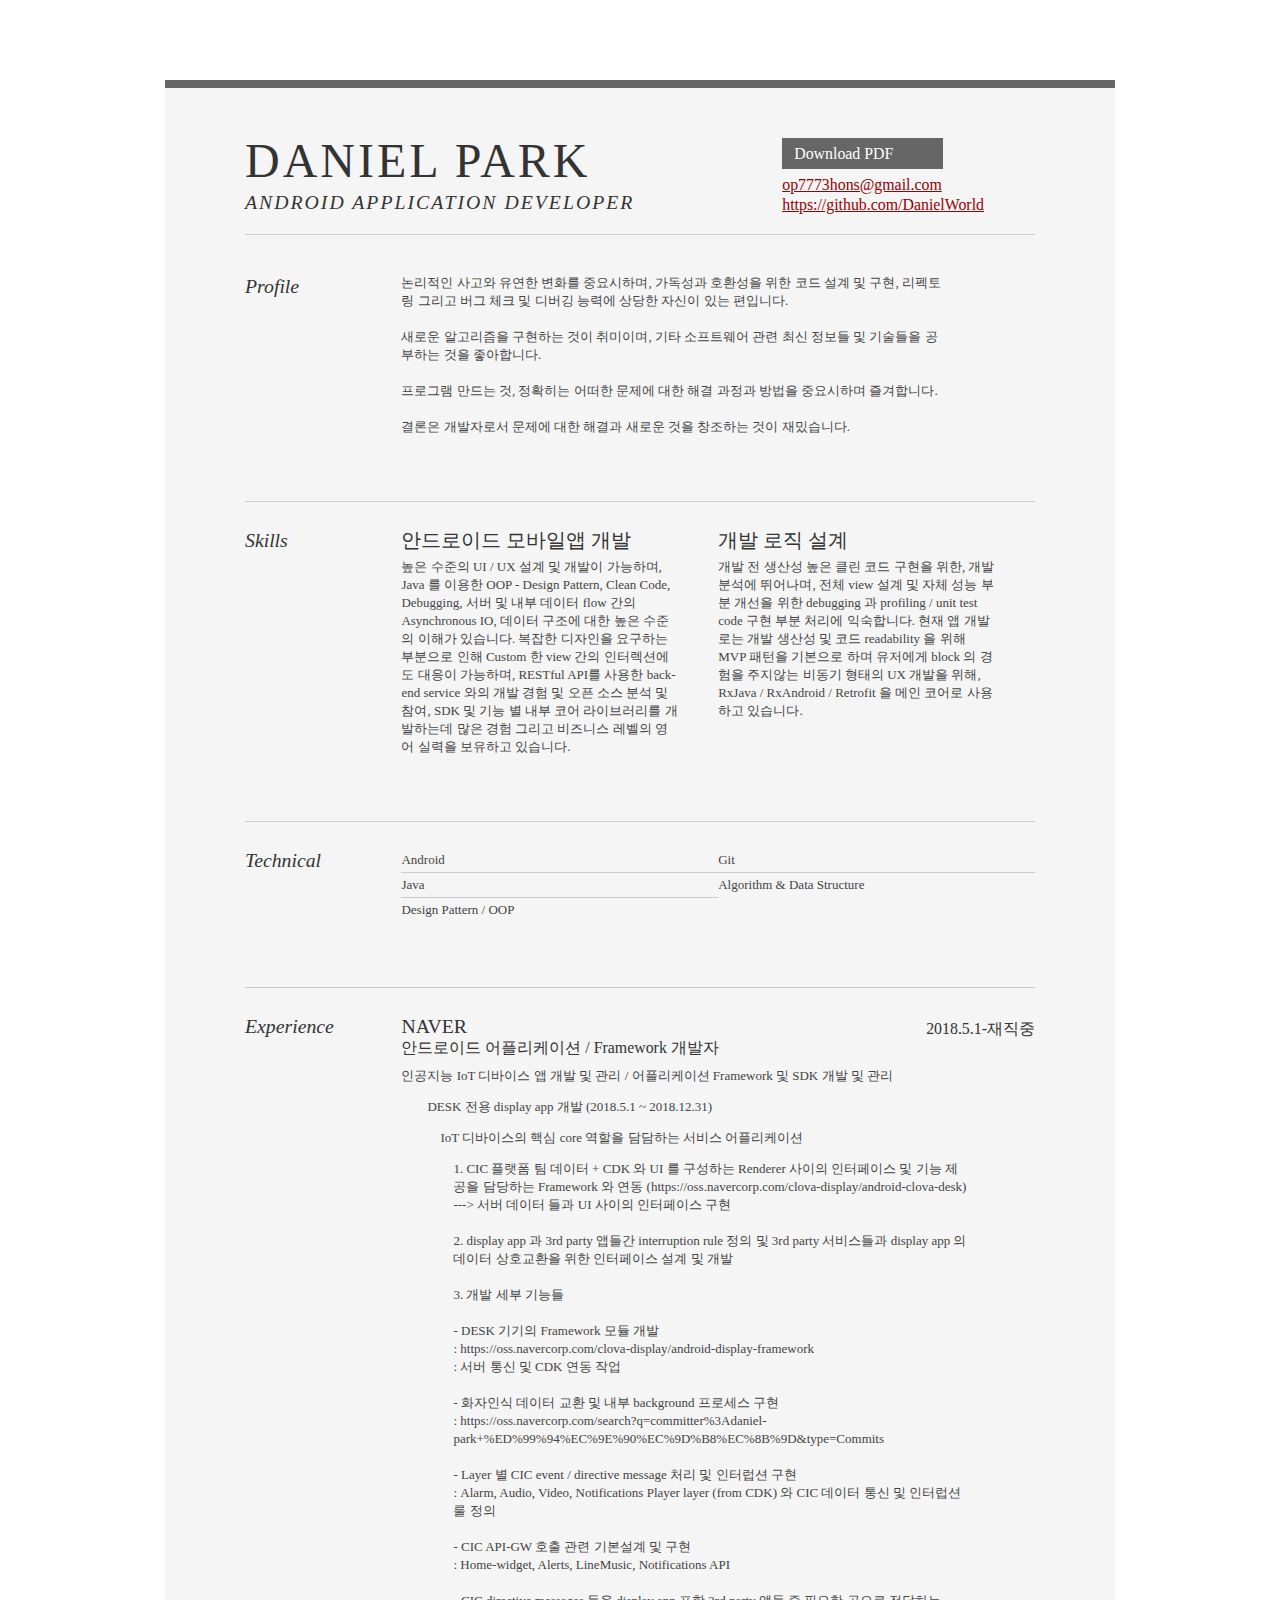
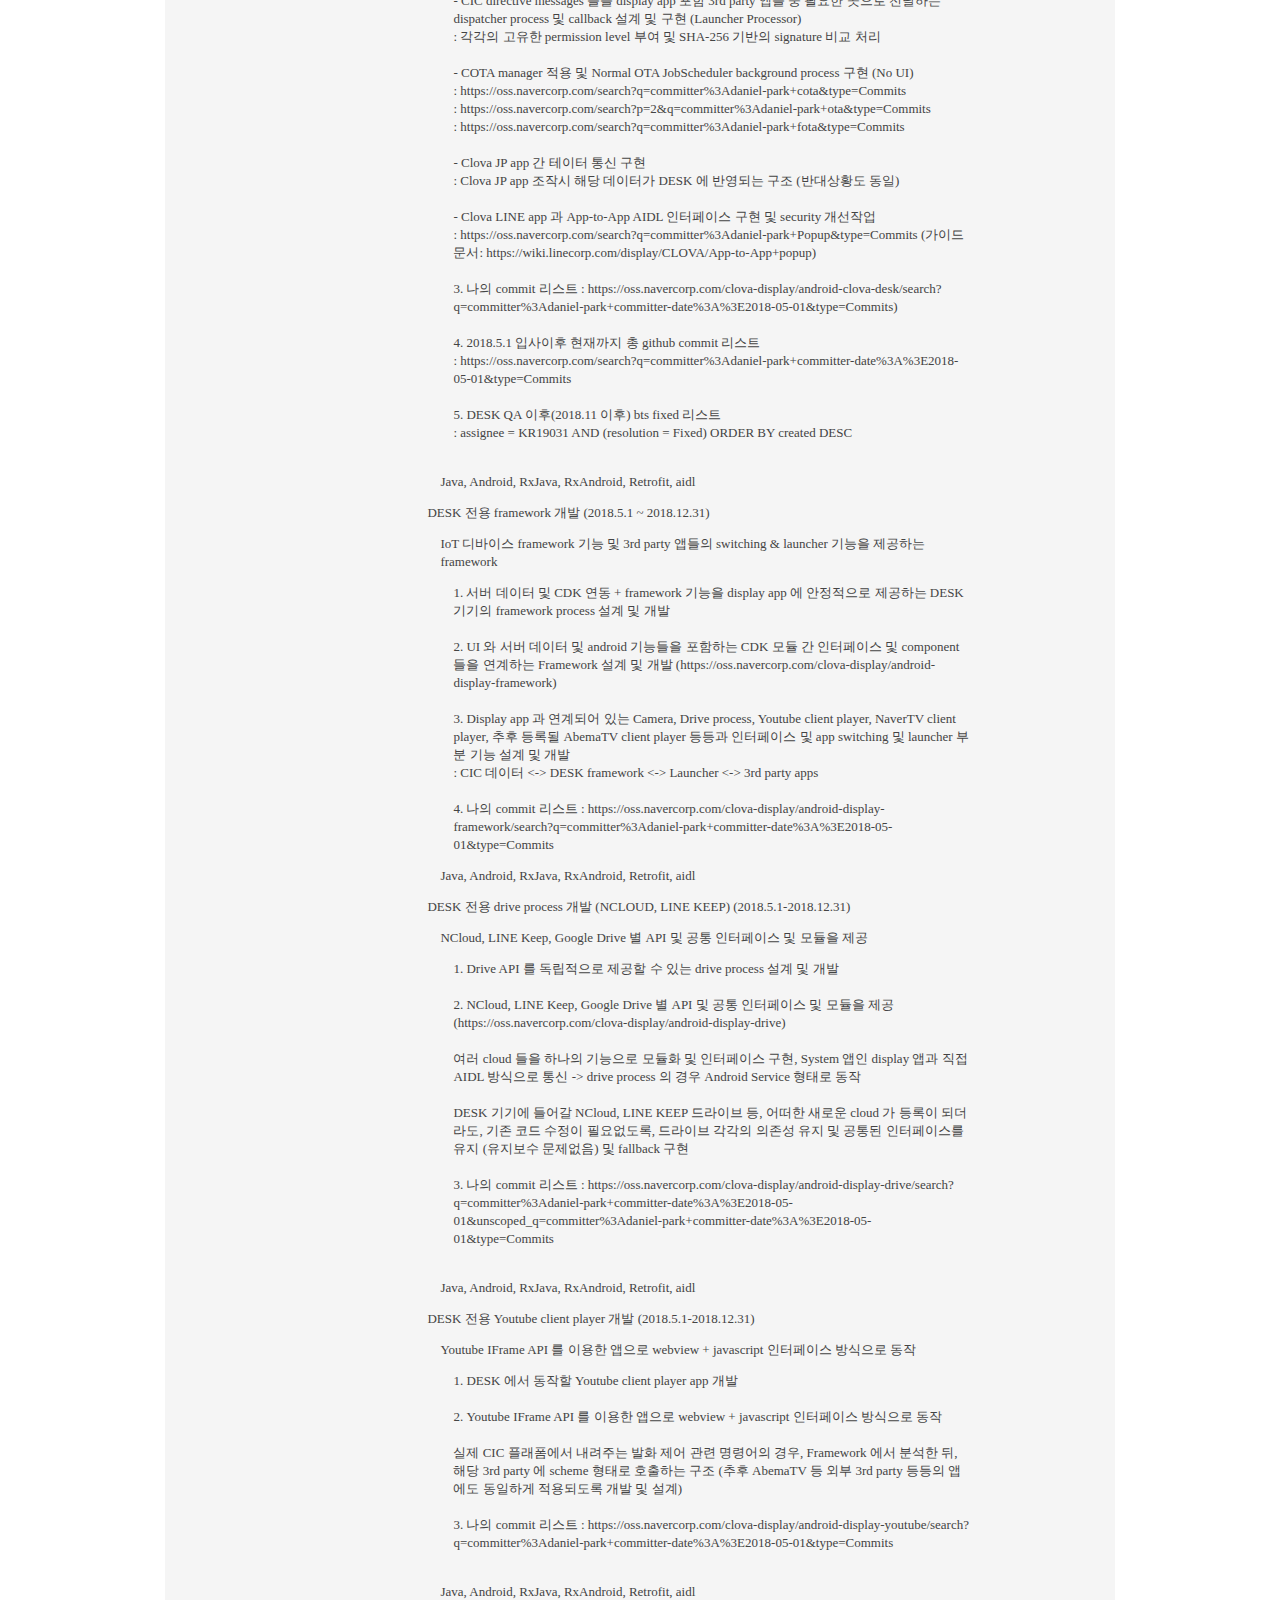
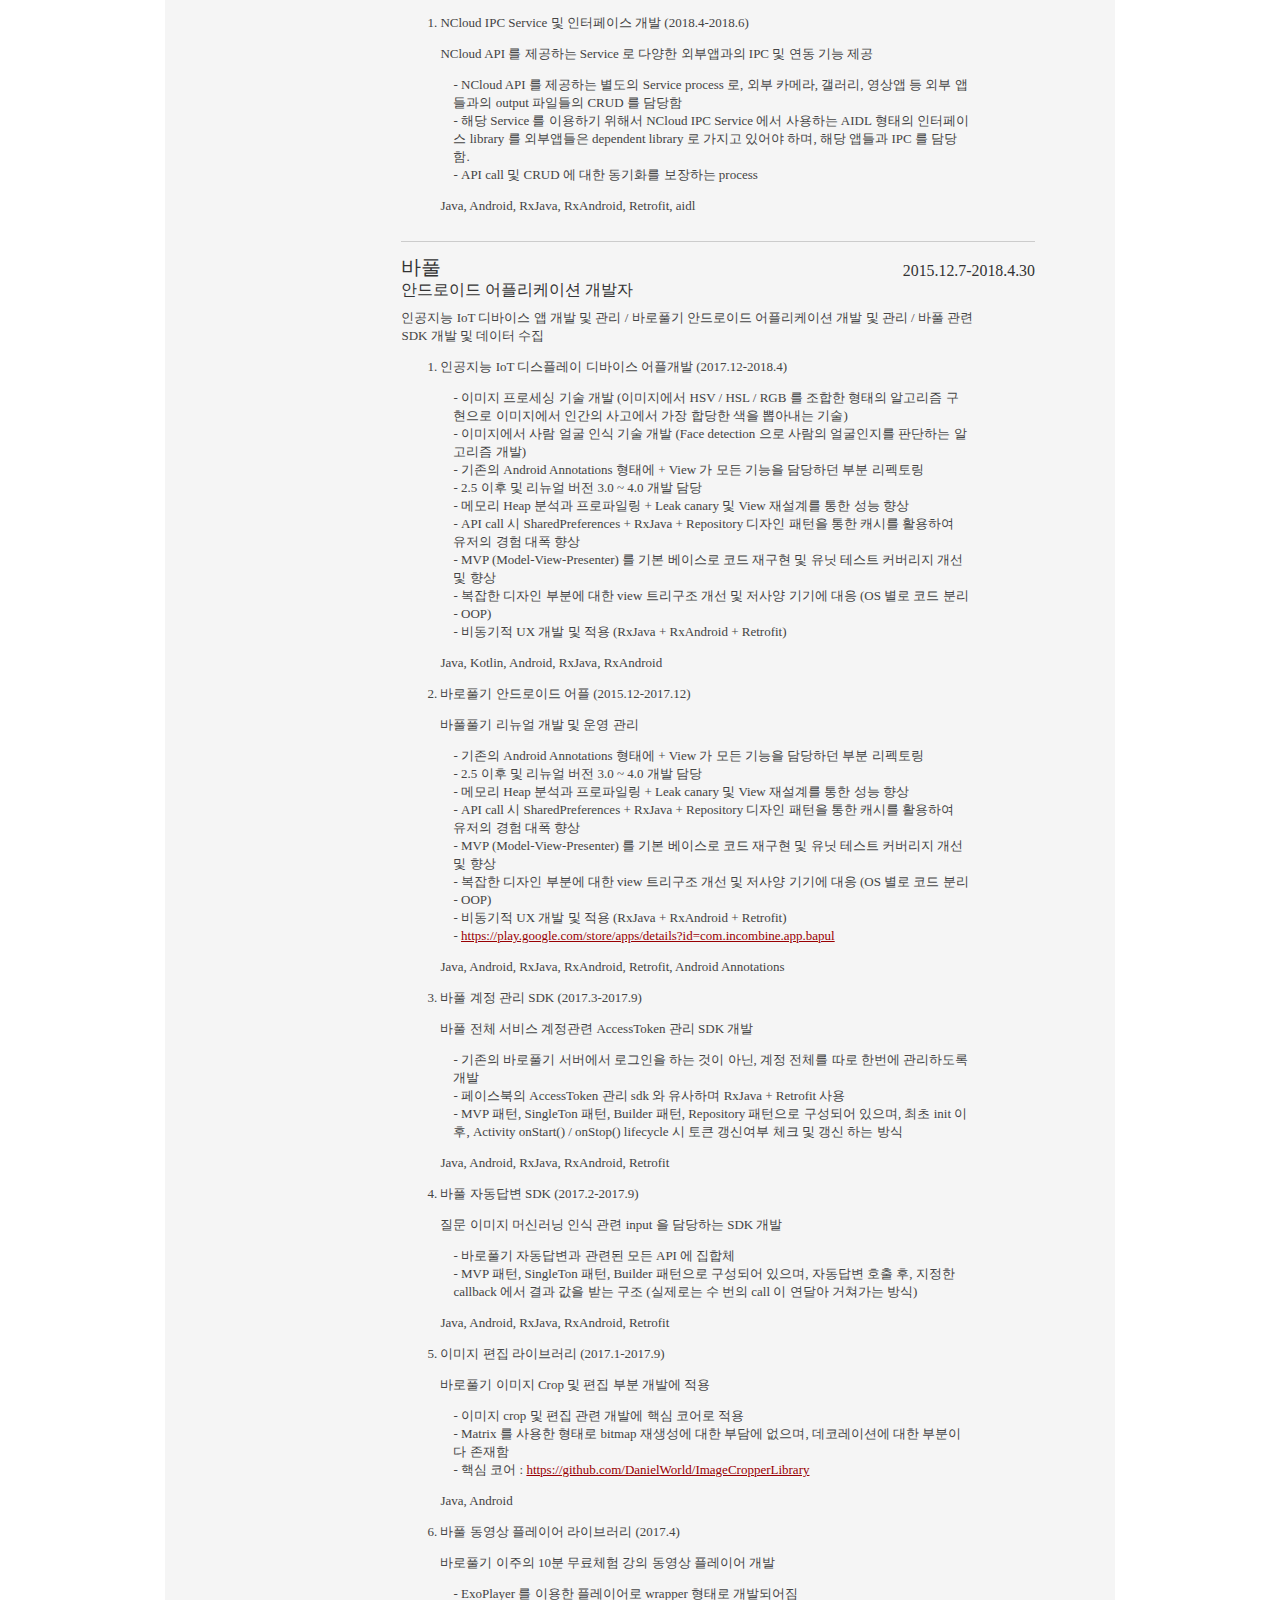
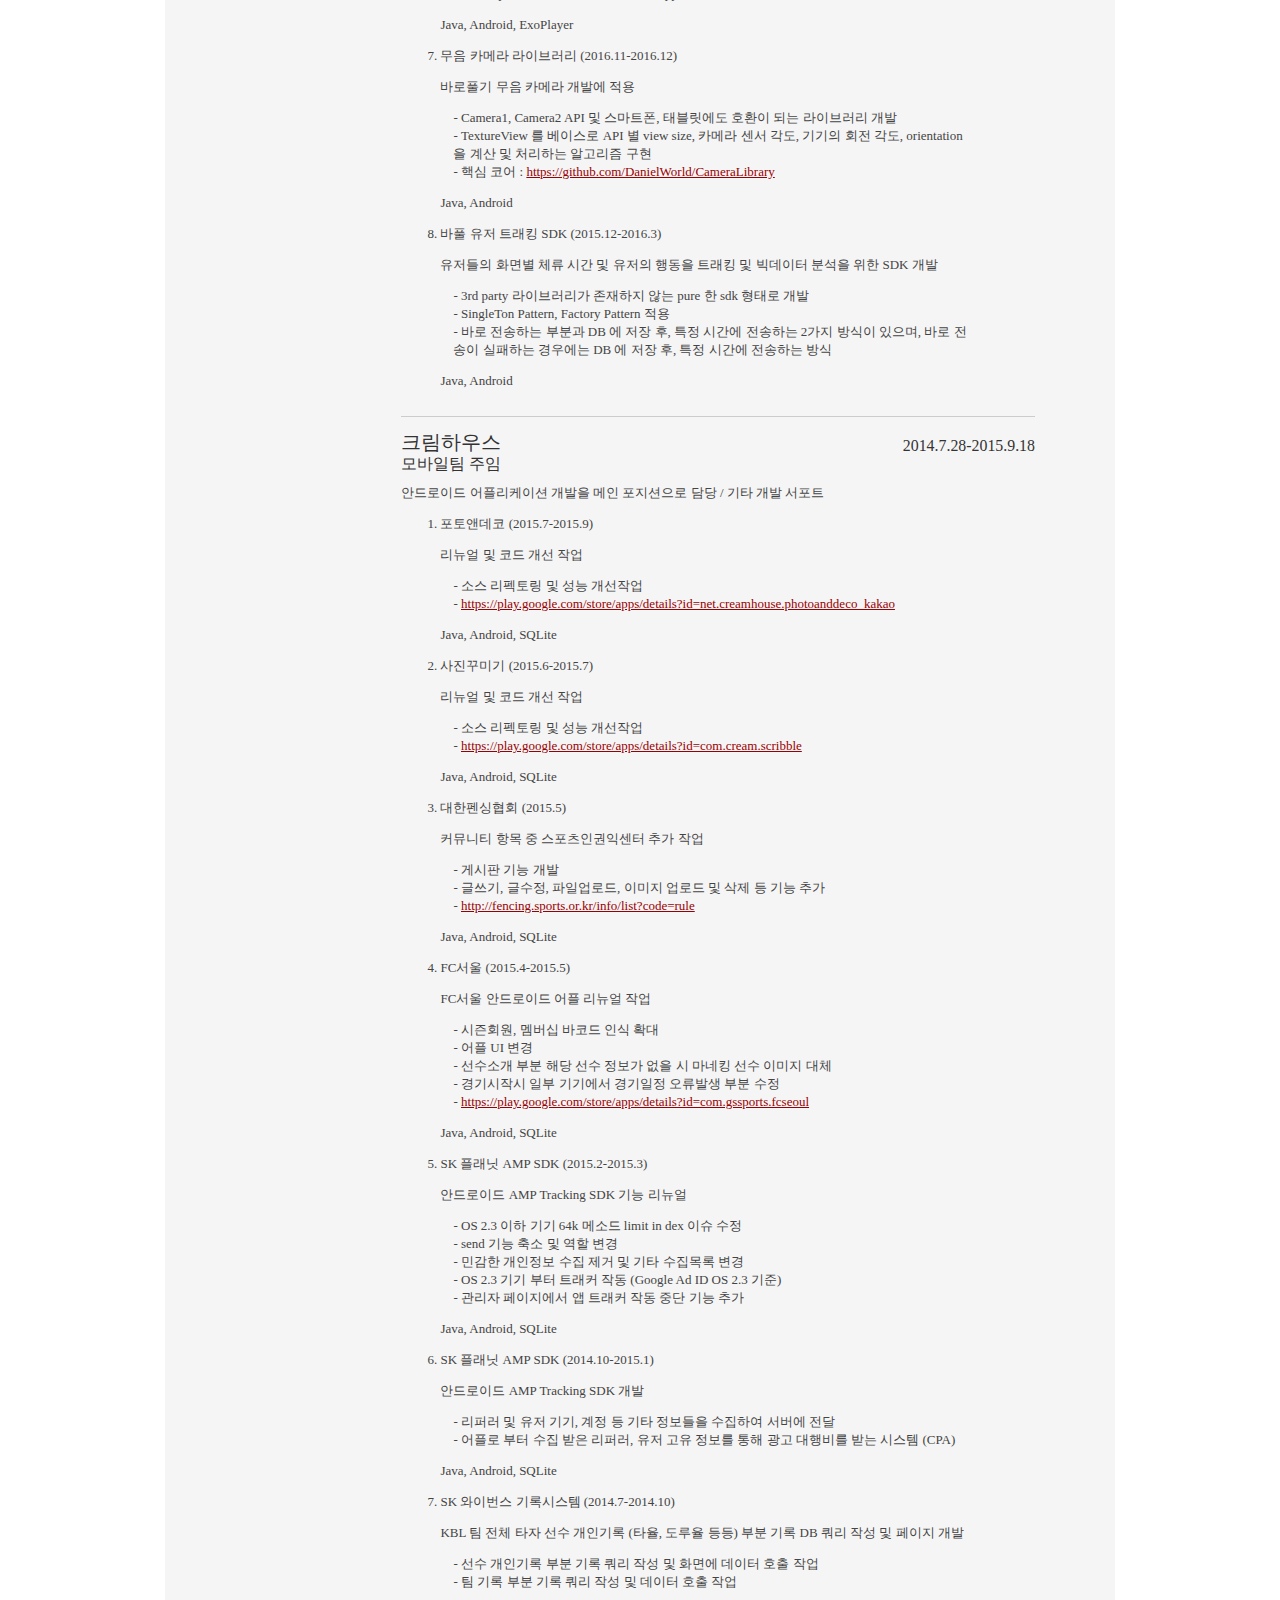
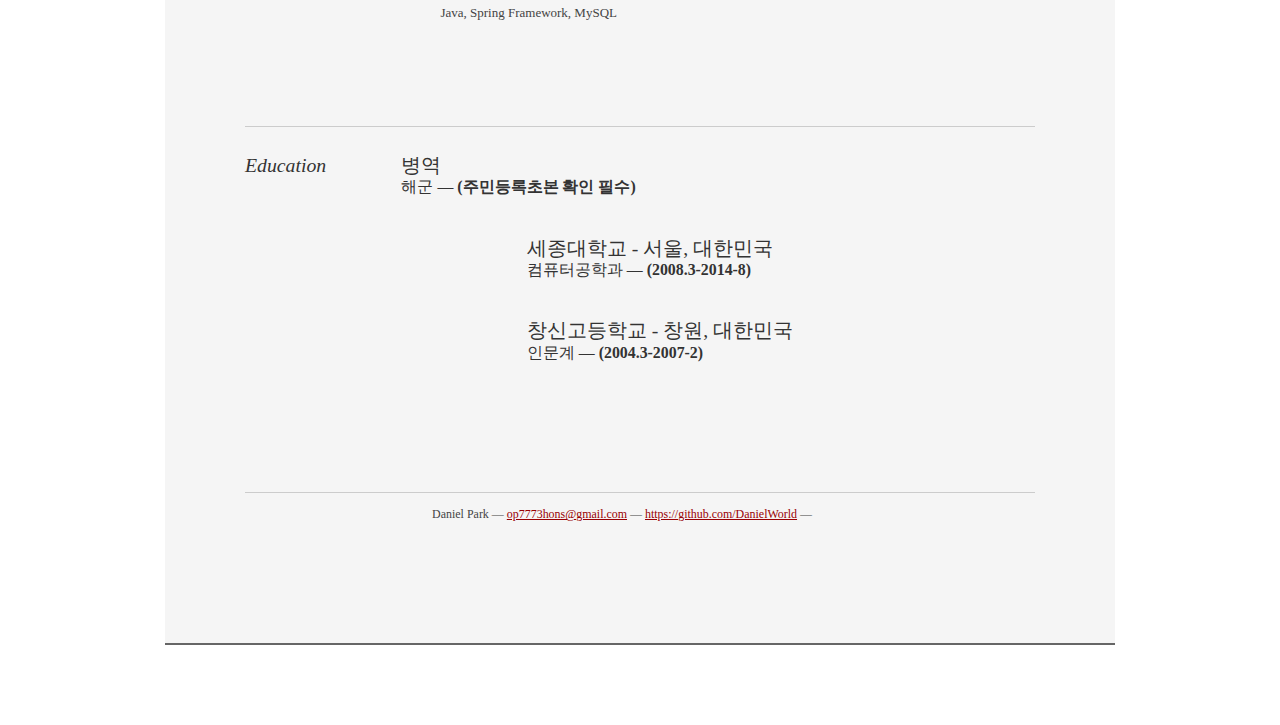
==== index.html @ a6eae77a "update resume" ====
﻿<!DOCTYPE html PUBLIC "-//W3C//DTD XHTML 1.0 Strict//EN" "http://www.w3.org/TR/xhtml1/DTD/xhtml1-strict.dtd">
<html>
<head>

    <title>Daniel Park | Android Application Developer | op7773hons@gmail.com</title>
    <meta http-equiv="content-type" content="text/html; charset=utf-8"/>

    <meta name="keywords" content=""/>
    <meta name="description" content=""/>

    <link rel="stylesheet" type="text/css" href="reset-fonts-grids.css" media="all"/>
    <link rel="stylesheet" type="text/css" href="resume.css" media="all"/>

</head>

<body>

<div id="doc2" class="yui-t7">
    <div id="inner">

        <div id="hd">
            <div class="yui-gc">
                <div class="yui-u first">
                    <h1>Daniel Park</h1>
                    <h2>Android Application Developer</h2>
                </div>

                <div class="yui-u">
                    <div class="contact-info">
                        <h3><a id="pdf" href="#">Download PDF</a></h3>
                        <h4><a href="mailto:op7773hons@gmail.com">op7773hons@gmail.com</a></h4>
                        <h4><a href="https://github.com/DanielWorld" target="_blank">https://github.com/DanielWorld</a></h4>
                    </div><!--// .contact-info -->
                </div>
            </div><!--// .yui-gc -->
        </div><!--// hd -->

        <div id="bd">
            <div id="yui-main">
                <div class="yui-b">

                    <div class="yui-gf">
                        <div class="yui-u first">
                            <h2>Profile</h2>
                        </div>
                        <div class="yui-u">
                            <p class="enlarge">
                                논리적인 사고와 유연한 변화를 중요시하며, 가독성과 호환성을 위한 코드 설계 및 구현, 리펙토링 그리고 버그 체크 및 디버깅 능력에 상당한 자신이 있는 편입니다. <br /><br />새로운 알고리즘을 구현하는 것이 취미이며, 기타 소프트웨어 관련 최신 정보들 및 기술들을 공부하는 것을 좋아합니다. <br /><br />프로그램 만드는 것, 정확히는 어떠한 문제에 대한 해결 과정과 방법을 중요시하며 즐겨합니다. <br /><br />결론은 개발자로서 문제에 대한 해결과 새로운 것을 창조하는 것이 재밌습니다.
                            </p>
                        </div>
                    </div><!--// .yui-gf -->

                    <div class="yui-gf">
                        <div class="yui-u first">
                            <h2>Skills</h2>
                        </div>
                        <div class="yui-u">

                            <div class="talent">
                                <h2>안드로이드 모바일앱 개발</h2>
                                <p>
                                    높은 수준의 UI / UX 설계 및 개발이 가능하며, Java 를 이용한 OOP - Design Pattern,
                                    Clean Code, Debugging, 서버 및 내부 데이터 flow 간의 Asynchronous IO, 데이터 구조에 대한
                                    높은 수준의 이해가 있습니다. 복잡한 디자인을 요구하는 부분으로 인해 Custom 한 view 간의
                                    인터렉션에도 대응이 가능하며, RESTful API를 사용한 back-end service 와의 개발 경험 및
                                    오픈 소스 분석 및 참여, SDK 및 기능 별 내부 코어 라이브러리를 개발하는데 많은 경험
                                    그리고 비즈니스 레벨의 영어 실력을 보유하고 있습니다.
                                </p>
                            </div>

                            <div class="talent">
                                <h2>개발 로직 설계</h2>
                                <p>
                                    개발 전 생산성 높은 클린 코드 구현을 위한, 개발 분석에 뛰어나며, 전체 view 설계 및
                                    자체 성능 부분 개선을 위한 debugging 과 profiling / unit test code 구현 부분 처리에 익숙합니다.
                                    현재 앱 개발로는 개발 생산성 및 코드 readability 을 위해 MVP 패턴을 기본으로 하며
                                    유저에게 block 의 경험을 주지않는 비동기 형태의 UX 개발을 위해,
                                    RxJava / RxAndroid / Retrofit 을 메인 코어로 사용하고 있습니다.
                                </p>
                            </div>
                        </div>
                    </div><!--// .yui-gf -->

                    <div class="yui-gf">
                        <div class="yui-u first">
                            <h2>Technical</h2>
                        </div>
                        <div class="yui-u">
                            <ul class="talent">
                                <li>Android</li>
                                <li>Java</li>
                                <li class="last">Design Pattern / OOP</li>
                            </ul>

                            <ul class="talent">
                                <li>Git</li>
                                <li class="last">Algorithm & Data Structure</li>
                            </ul>
                        </div>
                    </div><!--// .yui-gf-->

                    <div class="yui-gf">

                        <div class="yui-u first">
                            <h2>Experience</h2>
                        </div><!--// .yui-u -->

                        <div class="yui-u">

                            <div class="job">
                                <h2>NAVER</h2>
                                <h3>안드로이드 어플리케이션 / Framework 개발자</h3>
                                <h4>2018.5.1-재직중</h4>
                                <p>인공지능 IoT 디바이스 앱 개발 및 관리 / 어플리케이션 Framework 및 SDK 개발 및 관리</p>

                                <div class="project">
                                    <p class="project-name-and-date">DESK 전용 display app 개발 (2018.5.1 ~ 2018.12.31)</p>
                                    <p class="project-task">IoT 디바이스의 핵심 core 역할을 담담하는 서비스 어플리케이션</p>
                                    <p class="project-task-detail">
                                        1. CIC 플랫폼 팀 데이터 + CDK 와 UI 를 구성하는 Renderer 사이의 인터페이스 및 기능 제공을 담당하는 Framework 와 연동 (https://oss.navercorp.com/clova-display/android-clova-desk) <br>
                                        ---> 서버 데이터 들과 UI 사이의 인터페이스 구현 <br><br>

                                        2. display app 과 3rd party 앱들간 interruption rule 정의 및 3rd party 서비스들과 display app 의 데이터 상호교환을 위한 인터페이스 설계 및 개발 <br><br>

                                        3. 개발 세부 기능들 <br><br>
                                        - DESK 기기의 Framework 모듈 개발 <br>
                                        : https://oss.navercorp.com/clova-display/android-display-framework <br>
                                        : 서버 통신 및 CDK 연동 작업 <br><br>

                                        - 화자인식 데이터 교환 및 내부 background 프로세스 구현<br>
                                        : https://oss.navercorp.com/search?q=committer%3Adaniel-park+%ED%99%94%EC%9E%90%EC%9D%B8%EC%8B%9D&type=Commits<br><br>

                                        - Layer 별 CIC event / directive message 처리 및 인터럽션 구현<br>
                                        : Alarm, Audio, Video, Notifications Player layer (from CDK) 와 CIC 데이터 통신 및 인터럽션 룰 정의<br><br>

                                        - CIC API-GW 호출 관련 기본설계 및 구현<br>
                                        : Home-widget, Alerts, LineMusic, Notifications API<br><br>

                                        - CIC directive messages 들을 display app 포함 3rd party 앱들 중 필요한 곳으로 전달하는 dispatcher process 및 callback 설계 및 구현 (Launcher Processor)<br>
                                        : 각각의 고유한 permission level 부여 및 SHA-256 기반의 signature 비교 처리<br><br>

                                        - COTA manager 적용 및 Normal OTA JobScheduler background process 구현 (No UI)<br>
                                        : https://oss.navercorp.com/search?q=committer%3Adaniel-park+cota&type=Commits<br>
                                        : https://oss.navercorp.com/search?p=2&q=committer%3Adaniel-park+ota&type=Commits<br>
                                        : https://oss.navercorp.com/search?q=committer%3Adaniel-park+fota&type=Commits<br><br>

                                        - Clova JP app 간 테이터 통신 구현<br>
                                        : Clova JP app 조작시 해당 데이터가 DESK 에 반영되는 구조 (반대상황도 동일)<br><br>

                                        - Clova LINE app 과 App-to-App AIDL 인터페이스 구현 및 security 개선작업<br>
                                        : https://oss.navercorp.com/search?q=committer%3Adaniel-park+Popup&type=Commits
                                        (가이드 문서: https://wiki.linecorp.com/display/CLOVA/App-to-App+popup)<br><br>

                                        3. 나의 commit 리스트 : https://oss.navercorp.com/clova-display/android-clova-desk/search?q=committer%3Adaniel-park+committer-date%3A%3E2018-05-01&type=Commits)<br><br>

                                        4. 2018.5.1 입사이후 현재까지 총 github commit 리스트<br>
                                        : https://oss.navercorp.com/search?q=committer%3Adaniel-park+committer-date%3A%3E2018-05-01&type=Commits<br><br>

                                        5. DESK QA 이후(2018.11 이후) bts fixed 리스트<br>
                                        : assignee = KR19031 AND (resolution = Fixed) ORDER BY created DESC<br><br>

                                    </p>
                                    <p class="project-skill">Java, Android, RxJava, RxAndroid, Retrofit, aidl</p>
                                </div>
                                <div class="project">
                                    <p class="project-name-and-date">DESK 전용 framework 개발 (2018.5.1 ~ 2018.12.31)</p>
                                    <p class="project-task">IoT 디바이스 framework 기능 및 3rd party 앱들의 switching & launcher 기능을 제공하는 framework</p>
                                    <p class="project-task-detail">
                                        1. 서버 데이터 및 CDK 연동 + framework 기능을 display app 에 안정적으로 제공하는 DESK 기기의 framework process 설계 및 개발 <br><br>

                                        2. UI 와 서버 데이터 및 android 기능들을 포함하는 CDK 모듈 간 인터페이스 및 component 들을 연계하는 Framework 설계 및 개발 (https://oss.navercorp.com/clova-display/android-display-framework)<br><br>

                                        3. Display app 과 연계되어 있는 Camera, Drive process, Youtube client player, NaverTV client player, 추후 등록될 AbemaTV client player 등등과 인터페이스 및 app switching 및 launcher 부분 기능 설계 및 개발<br>
                                        : CIC 데이터 <-> DESK framework <-> Launcher <-> 3rd party apps<br><br>

                                        4. 나의 commit 리스트 : https://oss.navercorp.com/clova-display/android-display-framework/search?q=committer%3Adaniel-park+committer-date%3A%3E2018-05-01&type=Commits<br>

                                    </p>
                                    <p class="project-skill">Java, Android, RxJava, RxAndroid, Retrofit, aidl</p>
                                </div>
                                <div class="project">
                                    <p class="project-name-and-date">DESK 전용 drive process 개발 (NCLOUD, LINE KEEP) (2018.5.1-2018.12.31)</p>
                                    <p class="project-task">NCloud, LINE Keep, Google Drive 별 API 및 공통 인터페이스 및 모듈을 제공</p>
                                    <p class="project-task-detail">
                                        1. Drive API 를 독립적으로 제공할 수 있는 drive process 설계 및 개발 <br><br>

                                        2. NCloud, LINE Keep, Google Drive 별 API 및 공통 인터페이스 및 모듈을 제공 (https://oss.navercorp.com/clova-display/android-display-drive)<br><br>

                                        여러 cloud 들을 하나의 기능으로 모듈화 및 인터페이스 구현, System 앱인 display 앱과 직접 AIDL 방식으로 통신 -> drive process 의 경우 Android Service 형태로 동작<br><br>

                                        DESK 기기에 들어갈 NCloud, LINE KEEP 드라이브 등, 어떠한 새로운 cloud 가 등록이 되더라도, 기존 코드 수정이 필요없도록, 드라이브 각각의 의존성 유지 및 공통된 인터페이스를 유지 (유지보수 문제없음) 및 fallback 구현<br><br>

                                        3. 나의 commit 리스트 : https://oss.navercorp.com/clova-display/android-display-drive/search?q=committer%3Adaniel-park+committer-date%3A%3E2018-05-01&unscoped_q=committer%3Adaniel-park+committer-date%3A%3E2018-05-01&type=Commits<br><br>

                                    </p>
                                    <p class="project-skill">Java, Android, RxJava, RxAndroid, Retrofit, aidl</p>
                                </div>
                                <div class="project">
                                    <p class="project-name-and-date">DESK 전용 Youtube client player 개발 (2018.5.1-2018.12.31)</p>
                                    <p class="project-task">Youtube IFrame API 를 이용한 앱으로 webview + javascript 인터페이스 방식으로 동작</p>
                                    <p class="project-task-detail">
                                        1. DESK 에서 동작할 Youtube client player app 개발 <br><br>

                                        2. Youtube IFrame API 를 이용한 앱으로 webview + javascript 인터페이스 방식으로 동작 <br><br>

                                        실제 CIC 플래폼에서 내려주는 발화 제어 관련 명령어의 경우, Framework 에서 분석한 뒤, 해당 3rd party 에 scheme 형태로 호출하는 구조
                                        (추후 AbemaTV 등 외부 3rd party 등등의 앱에도 동일하게 적용되도록 개발 및 설계) <br><br>

                                        3. 나의 commit 리스트 : https://oss.navercorp.com/clova-display/android-display-youtube/search?q=committer%3Adaniel-park+committer-date%3A%3E2018-05-01&type=Commits<br><br>
                                    </p>
                                    <p class="project-skill">Java, Android, RxJava, RxAndroid, Retrofit, aidl</p>
                                </div>
                                <div class="project">
                                    <p class="project-name-and-date">1. NCloud IPC Service 및 인터페이스 개발 (2018.4-2018.6)</p>
                                    <p class="project-task">NCloud API 를 제공하는 Service 로 다양한 외부앱과의 IPC 및 연동 기능 제공</p>
                                    <p class="project-task-detail">
                                        - NCloud API 를 제공하는 별도의 Service process 로, 외부 카메라, 갤러리, 영상앱 등 외부 앱들과의 output 파일들의
                                        CRUD 를 담당함 <br>
                                        - 해당 Service 를 이용하기 위해서 NCloud IPC Service 에서 사용하는 AIDL 형태의 인터페이스 library 를
                                        외부앱들은 dependent library 로 가지고 있어야 하며, 해당 앱들과 IPC 를 담당함. <br>
                                        - API call 및 CRUD 에 대한 동기화를 보장하는 process <br>
                                    </p>
                                    <p class="project-skill">Java, Android, RxJava, RxAndroid, Retrofit, aidl</p>
                                </div>

                            </div>

                            <div class="job">
                                <h2>바풀</h2>
                                <h3>안드로이드 어플리케이션 개발자</h3>
                                <h4>2015.12.7-2018.4.30</h4>
                                <p>인공지능 IoT 디바이스 앱 개발 및 관리 / 바로풀기 안드로이드 어플리케이션 개발 및 관리 / 바풀 관련 SDK 개발 및 데이터 수집</p>

                                <div class="project">
                                    <p class="project-name-and-date">1. 인공지능 IoT 디스플레이 디바이스 어플개발 (2017.12-2018.4)</p>
                                    <p class="project-task"></p>
                                    <p class="project-task-detail">
                                         - 이미지 프로세싱 기술 개발 (이미지에서 HSV / HSL / RGB 를 조합한 형태의 알고리즘 구현으로 이미지에서 인간의 사고에서 가장 합당한 색을 뽑아내는 기술) <br>
                                         - 이미지에서 사람 얼굴 인식 기술 개발 (Face detection 으로 사람의 얼굴인지를 판단하는 알고리즘 개발) <br>
                                         - 기존의 Android Annotations 형태에 + View 가 모든 기능을 담당하던 부분 리펙토링 <br>
                                         - 2.5 이후 및 리뉴얼 버전 3.0 ~ 4.0 개발 담당 <br>
                                         - 메모리 Heap 분석과 프로파일링 + Leak canary 및 View 재설계를 통한 성능 향상 <br>
                                         - API call 시 SharedPreferences + RxJava + Repository 디자인 패턴을 통한 캐시를 활용하여
                                        유저의 경험 대폭 향상 <br>
                                         - MVP (Model-View-Presenter) 를 기본 베이스로 코드 재구현 및 유닛 테스트 커버리지 개선 및 향상 <br>
                                         - 복잡한 디자인 부분에 대한 view 트리구조 개선 및 저사양 기기에 대응 (OS 별로 코드 분리 - OOP) <br>
                                         - 비동기적 UX 개발 및 적용 (RxJava + RxAndroid + Retrofit) <br>
                                    </p>
                                    <p class="project-skill">Java, Kotlin, Android, RxJava, RxAndroid</p>
                                </div>

                                <div class="project">
                                    <p class="project-name-and-date">2. 바로풀기 안드로이드 어플 (2015.12-2017.12)</p>
                                    <p class="project-task">바풀풀기 리뉴얼 개발 및 운영 관리</p>
                                    <p class="project-task-detail">
                                        - 기존의 Android Annotations 형태에 + View 가 모든 기능을 담당하던 부분 리펙토링 <br>
                                        - 2.5 이후 및 리뉴얼 버전 3.0 ~ 4.0 개발 담당 <br>
                                        - 메모리 Heap 분석과 프로파일링 + Leak canary 및 View 재설계를 통한 성능 향상 <br>
                                        - API call 시 SharedPreferences + RxJava + Repository 디자인 패턴을 통한 캐시를 활용하여
                                        유저의 경험 대폭 향상 <br>
                                        - MVP (Model-View-Presenter) 를 기본 베이스로 코드 재구현 및 유닛 테스트 커버리지 개선 및 향상 <br>
                                        - 복잡한 디자인 부분에 대한 view 트리구조 개선 및 저사양 기기에 대응 (OS 별로 코드 분리 - OOP) <br>
                                        - 비동기적 UX 개발 및 적용 (RxJava + RxAndroid + Retrofit) <br>
                                        - <a href="https://play.google.com/store/apps/details?id=com.incombine.app.bapul" target="_blank">https://play.google.com/store/apps/details?id=com.incombine.app.bapul</a>
                                    </p>
                                    <p class="project-skill">Java, Android, RxJava, RxAndroid, Retrofit, Android Annotations</p>
                                </div>

                                <div class="project">
                                    <p class="project-name-and-date">3. 바풀 계정 관리 SDK (2017.3-2017.9)</p>
                                    <p class="project-task">바풀 전체 서비스 계정관련 AccessToken 관리 SDK 개발</p>
                                    <p class="project-task-detail">
                                        - 기존의 바로풀기 서버에서 로그인을 하는 것이 아닌, 계정 전체를 따로 한번에 관리하도록 개발 <br>
                                        - 페이스북의 AccessToken 관리 sdk 와 유사하며 RxJava + Retrofit 사용 <br>
                                        - MVP 패턴, SingleTon 패턴, Builder 패턴, Repository 패턴으로 구성되어 있으며, 최초 init 이후,
                                        Activity onStart() / onStop() lifecycle 시 토큰 갱신여부 체크 및 갱신 하는 방식 <br>
                                    </p>
                                    <p class="project-skill">Java, Android, RxJava, RxAndroid, Retrofit</p>
                                </div>

                                <div class="project">
                                    <p class="project-name-and-date">4. 바풀 자동답변 SDK (2017.2-2017.9)</p>
                                    <p class="project-task">질문 이미지 머신러닝 인식 관련 input 을 담당하는 SDK 개발</p>
                                    <p class="project-task-detail">
                                        - 바로풀기 자동답변과 관련된 모든 API 에 집합체 <br>
                                        - MVP 패턴, SingleTon 패턴, Builder 패턴으로 구성되어 있으며, 자동답변 호출 후, 지정한
                                        callback 에서 결과 값을 받는 구조 (실제로는 수 번의 call 이 연달아 거쳐가는 방식)
                                    </p>
                                    <p class="project-skill">Java, Android, RxJava, RxAndroid, Retrofit</p>
                                </div>

                                <div class="project">
                                    <p class="project-name-and-date">5. 이미지 편집 라이브러리 (2017.1-2017.9)</p>
                                    <p class="project-task">바로풀기 이미지 Crop 및 편집 부분 개발에 적용</p>
                                    <p class="project-task-detail">
                                        - 이미지 crop 및 편집 관련 개발에 핵심 코어로 적용 <br>
                                        - Matrix 를 사용한 형태로 bitmap 재생성에 대한 부담에 없으며, 데코레이션에 대한 부분이 다 존재함 <br>
                                        - 핵심 코어 : <a href="https://github.com/DanielWorld/ImageCropperLibrary" target="_blank">https://github.com/DanielWorld/ImageCropperLibrary</a>
                                    </p>
                                    <p class="project-skill">Java, Android</p>
                                </div>

                                <div class="project">
                                    <p class="project-name-and-date">6. 바풀 동영상 플레이어 라이브러리 (2017.4)</p>
                                    <p class="project-task">바로풀기 이주의 10분 무료체험 강의 동영상 플레이어 개발</p>
                                    <p class="project-task-detail">
                                        - ExoPlayer 를 이용한 플레이어로 wrapper 형태로 개발되어짐
                                    </p>
                                    <p class="project-skill">Java, Android, ExoPlayer</p>
                                </div>

                                <div class="project">
                                    <p class="project-name-and-date">7. 무음 카메라 라이브러리 (2016.11-2016.12)</p>
                                    <p class="project-task">바로풀기 무음 카메라 개발에 적용</p>
                                    <p class="project-task-detail">
                                        - Camera1, Camera2 API 및 스마트폰, 태블릿에도 호환이 되는 라이브러리 개발 <br>
                                        - TextureView 를 베이스로 API 별 view size, 카메라 센서 각도, 기기의 회전 각도,
                                        orientation 을 계산 및 처리하는 알고리즘 구현 <br>
                                        - 핵심 코어 : <a href="https://github.com/DanielWorld/CameraLibrary" target="_blank">https://github.com/DanielWorld/CameraLibrary</a>
                                    </p>
                                    <p class="project-skill">Java, Android</p>
                                </div>

                                <div class="project">
                                    <p class="project-name-and-date">8. 바풀 유저 트래킹 SDK (2015.12-2016.3)</p>
                                    <p class="project-task">유저들의 화면별 체류 시간 및 유저의 행동을 트래킹 및 빅데이터 분석을 위한 SDK 개발</p>
                                    <p class="project-task-detail">
                                        - 3rd party 라이브러리가 존재하지 않는 pure 한 sdk 형태로 개발 <br>
                                        - SingleTon Pattern, Factory Pattern 적용 <br>
                                        - 바로 전송하는 부분과 DB 에 저장 후, 특정 시간에 전송하는 2가지 방식이 있으며, 바로 전송이
                                        실패하는 경우에는 DB 에 저장 후, 특정 시간에 전송하는 방식
                                    </p>
                                    <p class="project-skill">Java, Android</p>
                                </div>
                            </div>

                            <div class="job last">
                                <h2>크림하우스</h2>
                                <h3>모바일팀 주임</h3>
                                <h4>2014.7.28-2015.9.18</h4>
                                <p>안드로이드 어플리케이션 개발을 메인 포지션으로 담당 / 기타 개발 서포트</p>

                                <div class="project">
                                    <p class="project-name-and-date">1. 포토앤데코 (2015.7-2015.9)</p>
                                    <p class="project-task">리뉴얼 및 코드 개선 작업</p>
                                    <p class="project-task-detail">
                                        - 소스 리펙토링 및 성능 개선작업 <br>
                                        - <a href="https://play.google.com/store/apps/details?id=net.creamhouse.photoanddeco_kakao" target="_blank">https://play.google.com/store/apps/details?id=net.creamhouse.photoanddeco_kakao</a>
                                    </p>
                                    <p class="project-skill">Java, Android, SQLite</p>
                                </div>

                                <div class="project">
                                    <p class="project-name-and-date">2. 사진꾸미기 (2015.6-2015.7)</p>
                                    <p class="project-task">리뉴얼 및 코드 개선 작업</p>
                                    <p class="project-task-detail">
                                        - 소스 리펙토링 및 성능 개선작업 <br>
                                        - <a href="https://play.google.com/store/apps/details?id=com.cream.scribble" target="_blank">https://play.google.com/store/apps/details?id=com.cream.scribble</a>
                                    </p>
                                    <p class="project-skill">Java, Android, SQLite</p>
                                </div>

                                <div class="project">
                                    <p class="project-name-and-date">3. 대한펜싱협회 (2015.5)</p>
                                    <p class="project-task">커뮤니티 항목 중 스포츠인권익센터 추가 작업</p>
                                    <p class="project-task-detail">
                                        - 게시판 기능 개발 <br>
                                        - 글쓰기, 글수정, 파일업로드, 이미지 업로드 및 삭제 등 기능 추가 <br>
                                        - <a href="http://fencing.sports.or.kr/info/list?code=rule" target="_blank">http://fencing.sports.or.kr/info/list?code=rule</a>
                                    </p>
                                    <p class="project-skill">Java, Android, SQLite</p>
                                </div>

                                <div class="project">
                                    <p class="project-name-and-date">4. FC서울 (2015.4-2015.5)</p>
                                    <p class="project-task">FC서울 안드로이드 어플 리뉴얼 작업</p>
                                    <p class="project-task-detail">
                                        - 시즌회원, 멤버십 바코드 인식 확대 <br>
                                        - 어플 UI 변경 <br>
                                        - 선수소개 부분 해당 선수 정보가 없을 시 마네킹 선수 이미지 대체 <br>
                                        - 경기시작시 일부 기기에서 경기일정 오류발생 부분 수정 <br>
                                        - <a href="https://play.google.com/store/apps/details?id=com.gssports.fcseoul" target="_blank">https://play.google.com/store/apps/details?id=com.gssports.fcseoul</a>
                                    </p>
                                    <p class="project-skill">Java, Android, SQLite</p>
                                </div>

                                <div class="project">
                                    <p class="project-name-and-date">5. SK 플래닛 AMP SDK (2015.2-2015.3)</p>
                                    <p class="project-task">안드로이드 AMP Tracking SDK 기능 리뉴얼</p>
                                    <p class="project-task-detail">
                                        - OS 2.3 이하 기기 64k 메소드 limit in dex 이슈 수정 <br>
                                        - send 기능 축소 및 역할 변경 <br>
                                        - 민감한 개인정보 수집 제거 및 기타 수집목록 변경 <br>
                                        - OS 2.3 기기 부터 트래커 작동 (Google Ad ID OS 2.3 기준) <br>
                                        - 관리자 페이지에서 앱 트래커 작동 중단 기능 추가
                                    </p>
                                    <p class="project-skill">Java, Android, SQLite</p>
                                </div>

                                <div class="project">
                                    <p class="project-name-and-date">6. SK 플래닛 AMP SDK (2014.10-2015.1)</p>
                                    <p class="project-task">안드로이드 AMP Tracking SDK 개발</p>
                                    <p class="project-task-detail">
                                        - 리퍼러 및 유저 기기, 계정 등 기타 정보들을 수집하여 서버에 전달 <br>
                                        - 어플로 부터 수집 받은 리퍼러, 유저 고유 정보를 통해 광고 대행비를 받는 시스템 (CPA)
                                    </p>
                                    <p class="project-skill">Java, Android, SQLite</p>
                                </div>

                                <div class="project">
                                    <p class="project-name-and-date">7. SK 와이번스 기록시스템 (2014.7-2014.10)</p>
                                    <p class="project-task">KBL 팀 전체 타자 선수 개인기록 (타율, 도루율 등등) 부분 기록 DB 쿼리 작성 및 페이지 개발</p>
                                    <p class="project-task-detail">
                                        - 선수 개인기록 부분 기록 쿼리 작성 및 화면에 데이터 호출 작업 <br>
                                        - 팀 기록 부분 기록 쿼리 작성 및 데이터 호출 작업
                                    </p>
                                    <p class="project-skill">Java, Spring Framework, MySQL</p>
                                </div>
                            </div>
                        </div><!--// .yui-u -->
                    </div><!--// .yui-gf -->


                    <div class="yui-gf last">
                        <div class="yui-u first">
                            <h2>Education</h2>
                        </div>
                        <div class="yui-u">
                            <h2>병역</h2>
                            <h3>해군 &mdash; <strong>(주민등록초본 확인 필수)</strong></h3>
                        </div>
                        <div class="yui-u">
                        <div class="yui-u">
                            <h2>세종대학교 - 서울, 대한민국</h2>
                            <h3>컴퓨터공학과 &mdash; <strong>(2008.3-2014-8)</strong></h3>
                        </div>
                        <div class="yui-u">
                            <h2>창신고등학교 - 창원, 대한민국</h2>
                            <h3>인문계 &mdash; <strong>(2004.3-2007-2)</strong></h3>
                        </div>
                    </div><!--// .yui-gf -->


                </div><!--// .yui-b -->
            </div><!--// yui-main -->
        </div><!--// bd -->

        <div id="ft">
            <p>Daniel Park &mdash; <a href="mailto:op7773hons@gmail.com">op7773hons@gmail.com</a> &mdash;
                <a href="https://github.com/DanielWorld" target="_blank">https://github.com/DanielWorld</a> &mdash;</p>
        </div><!--// footer -->

    </div><!-- // inner -->


</div><!--// doc -->


</body>
</html>
---- resume.css ----
/*
---------------------------------------------------------------------------------
	STRIPPED DOWN RESUME TEMPLATE
    html resume

    v0.9: 5/28/09

    design and code by: thingsthatarebrown.com 
                        (matt brown)
---------------------------------------------------------------------------------
*/


.msg { padding: 10px; background: #222; position: relative; }
.msg h1 { color: #fff;  }
.msg a { margin-left: 20px; background: #408814; color: white; padding: 4px 8px; text-decoration: none; }
.msg a:hover { background: #266400; }

/* //-- yui-grids style overrides -- */
body { font-family: Georgia; color: #444; }
#inner { padding: 10px 80px; margin: 80px auto; background: #f5f5f5; border: solid #666; border-width: 8px 0 2px 0; }
.yui-gf { margin-bottom: 2em; padding-bottom: 2em; border-bottom: 1px solid #ccc; }

/* //-- header, body, footer -- */
#hd { margin: 2.5em 0 3em 0; padding-bottom: 1.5em; border-bottom: 1px solid #ccc }
#hd h2 { text-transform: uppercase; letter-spacing: 2px; }
#bd, #ft { margin-bottom: 2em; }

/* //-- footer -- */
#ft { padding: 1em 0 5em 0; font-size: 92%; border-top: 1px solid #ccc; text-align: center; }
#ft p { margin-bottom: 0; text-align: center;   }

/* //-- core typography and style -- */
#hd h1 { font-size: 48px; text-transform: uppercase; letter-spacing: 3px; }
h2 { font-size: 152% }
h3, h4 { font-size: 122%; }
h1, h2, h3, h4 { color: #333; }
p { font-size: 100%; line-height: 18px; padding-right: 3em; }
a { color: #990003 }
a:hover { text-decoration: none; }
strong { font-weight: bold; }
li { line-height: 24px; border-bottom: 1px solid #ccc; }
p.enlarge { font-size:line 144%; padding-right: 6.5em; -height: 24px; }
p.enlarge span { color: #000 }
.contact-info { margin-top: 7px; }
.first h2 { font-style: italic; }
.last { border-bottom: 0 }


/* //-- section styles -- */

a#pdf { display: block; float: left; background: #666; color: white; padding: 6px 50px 6px 12px; margin-bottom: 6px; text-decoration: none;  }
a#pdf:hover { background: #222; }

.job { position: relative; margin-bottom: 1em; padding-bottom: 1em; border-bottom: 1px solid #ccc; }
.job h4 { position: absolute; top: 0.35em; right: 0 }
.job p { margin: 0.75em 0 1em 0; }

.job .project p.project-name-and-date { margin: 1em 2em 1em 2em; }
.job .project p.project-task { margin: 1em 2em 1em 3em; }
.job .project p.project-task-detail { margin: 1em 2em 1em 4em; }
.job .project p.project-skill { margin: 1em 2em 1em 3em; }

.last { border: none; }
.skills-list {  }
.skills-list ul { margin: 0; }
.skills-list li { margin: 3px 0; padding: 3px 0; }
.skills-list li span { font-size: 152%; display: block; margin-bottom: -2px; padding: 0 }
.talent { width: 50%; float: left }
.talent h2 { margin-bottom: 6px; }

#srt-ttab { margin-bottom: 100px; text-align: center;  }
#srt-ttab img.last { margin-top: 20px }

/* --// override to force 1/8th width grids -- */
.yui-gf .yui-u{width:80.2%; margin-bottom: 3em;}
.yui-gf div.first{width:12.3%;}
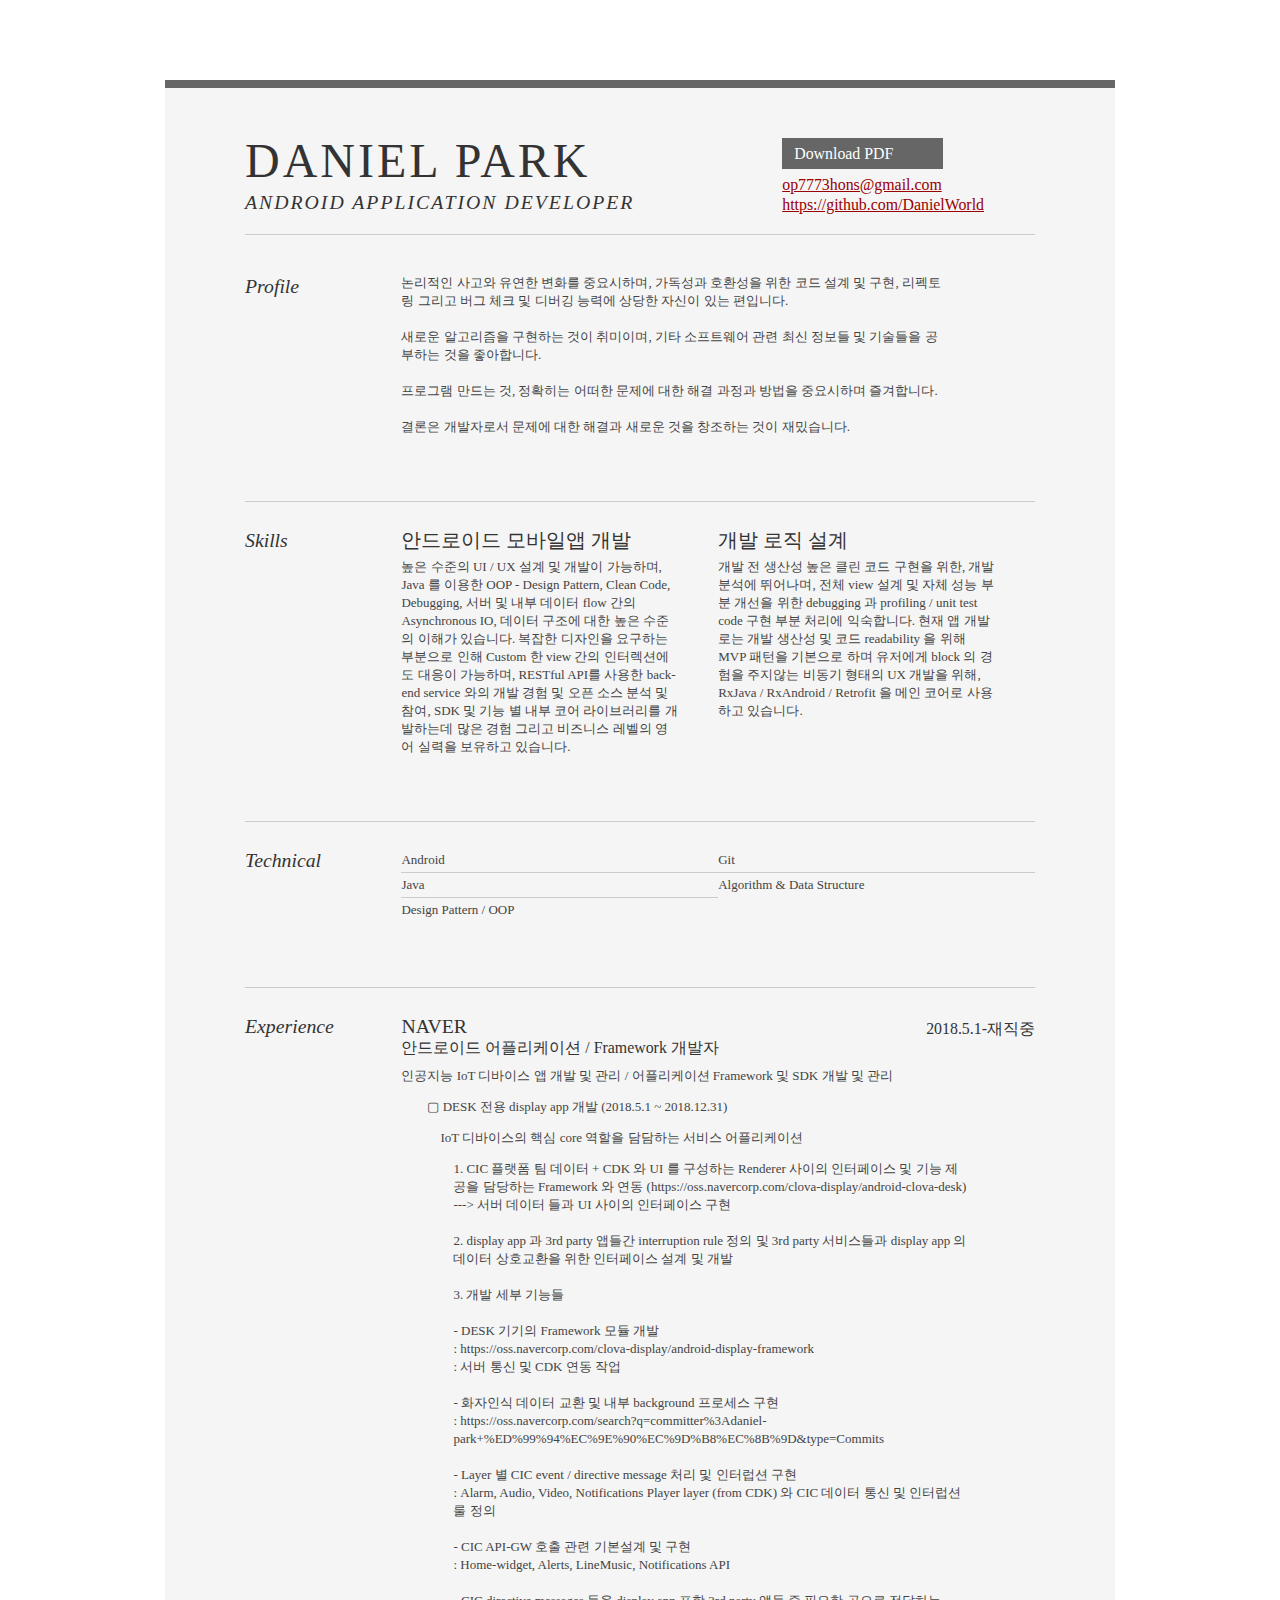
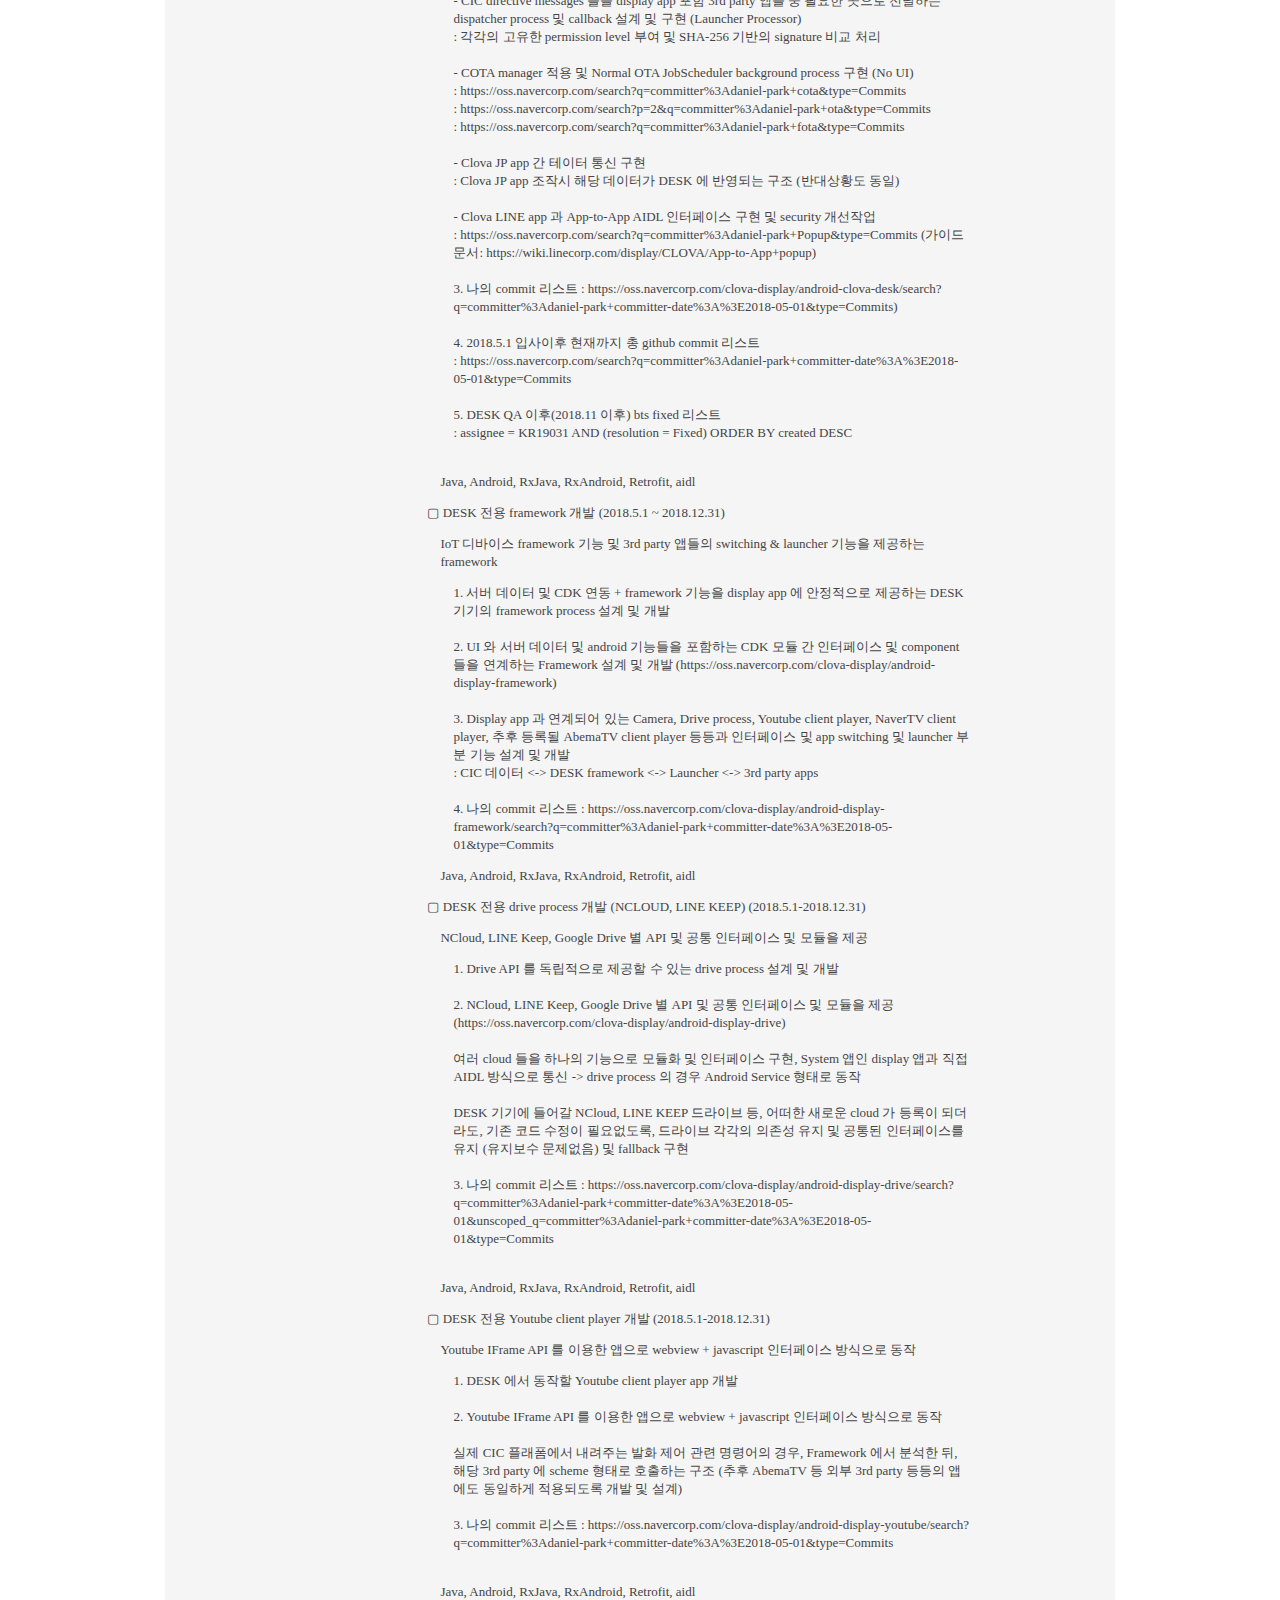
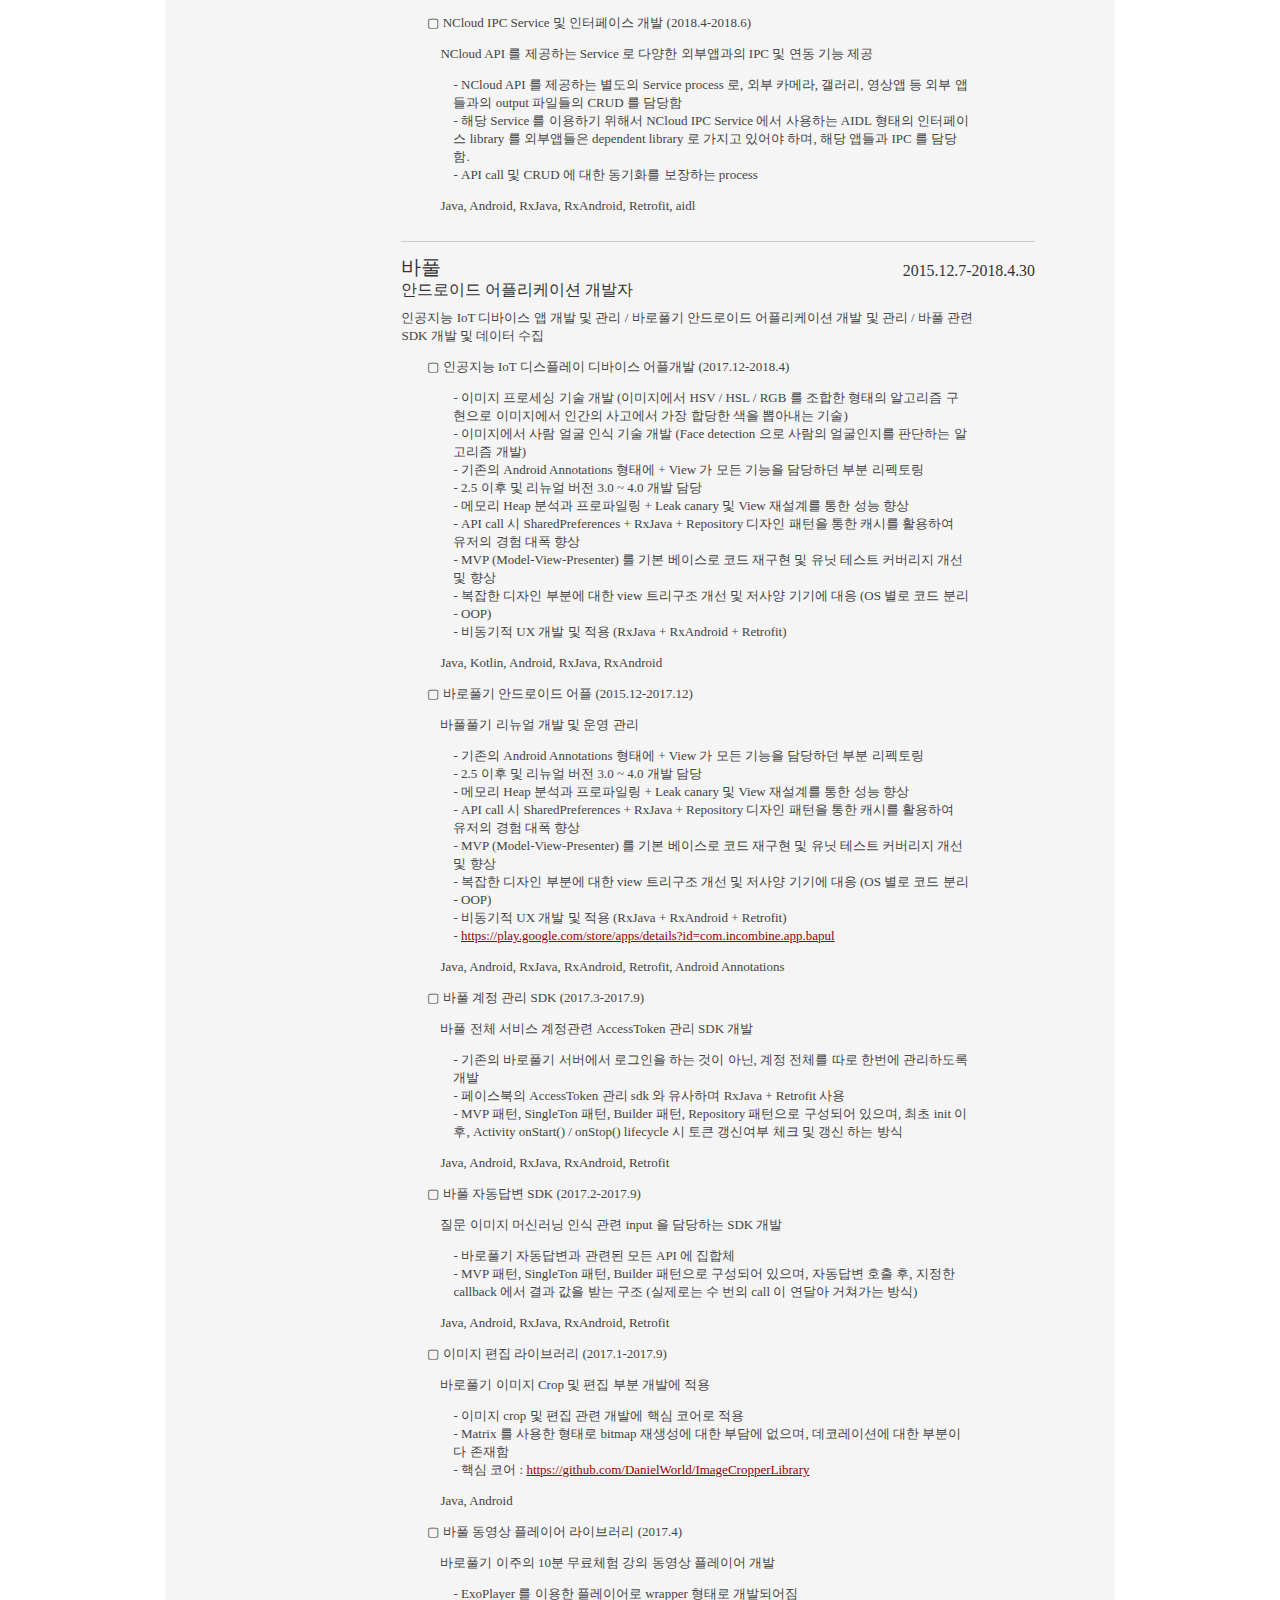
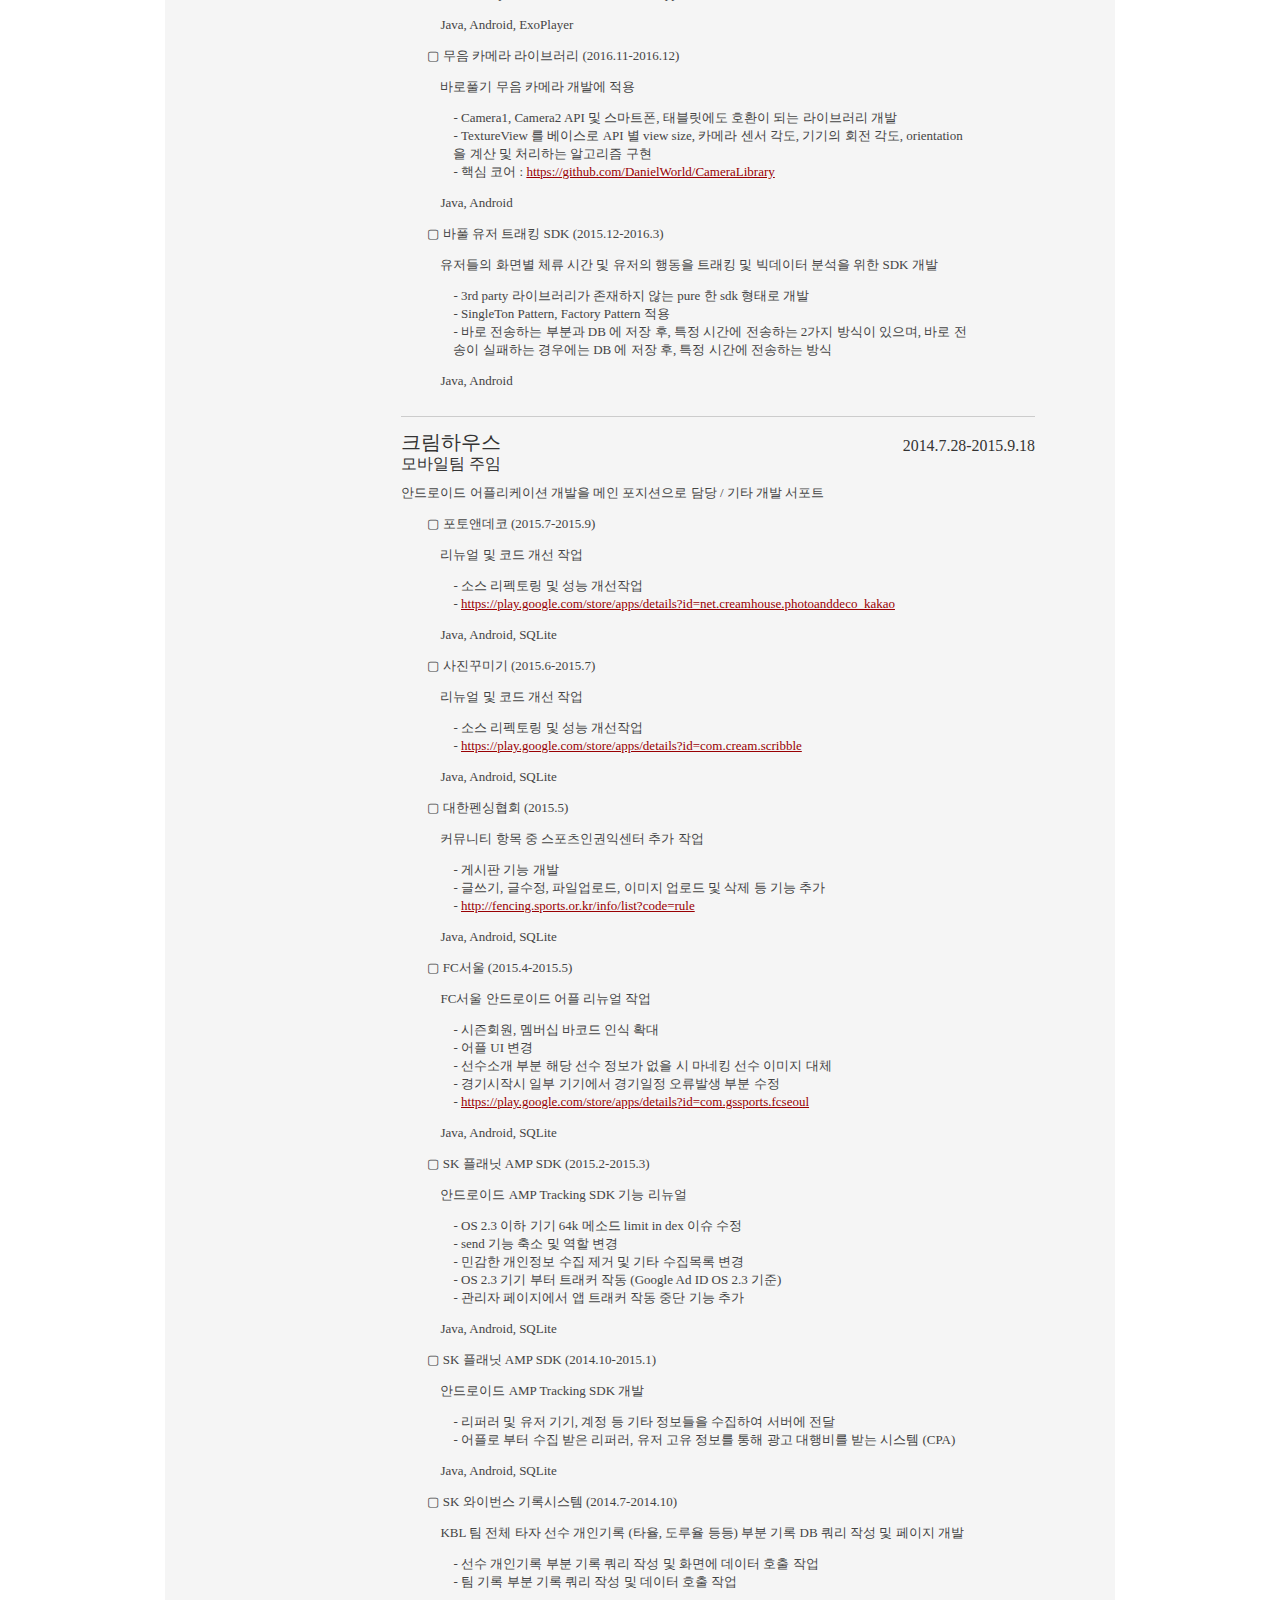
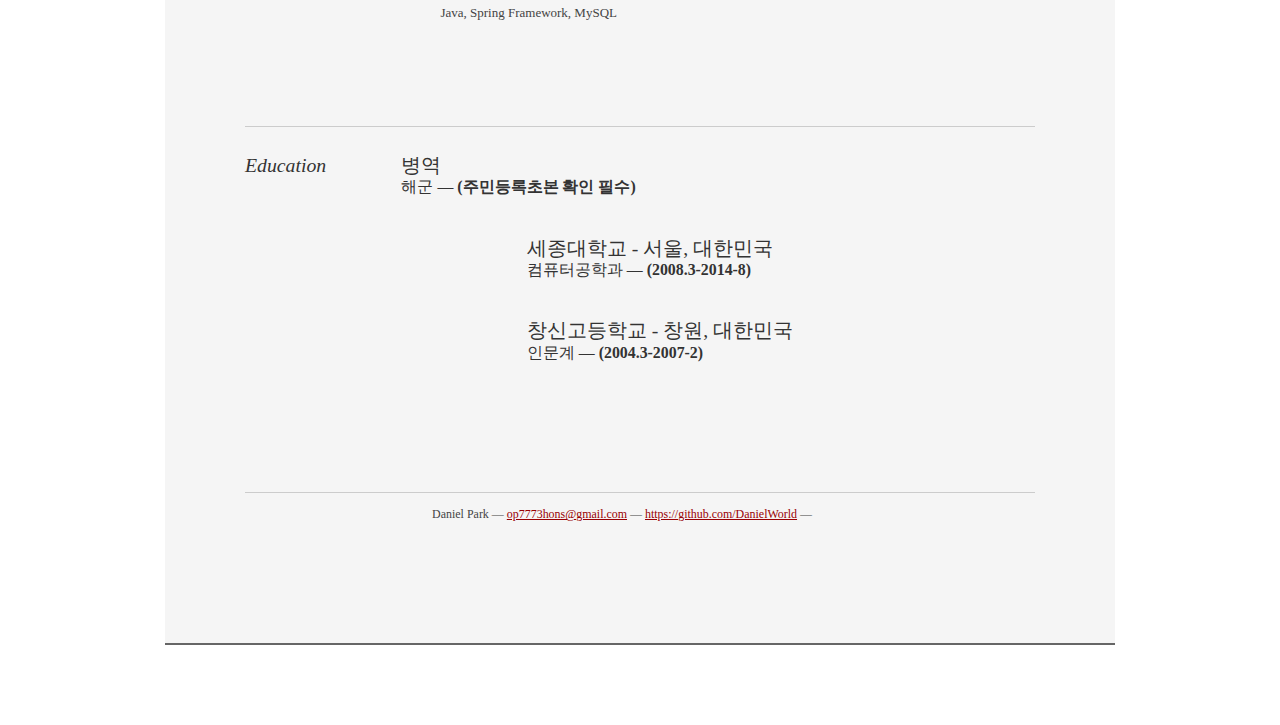
==== commit dcc66447: "change number to unicode rectangle mark" ====
--- a/index.html
+++ b/index.html
@@ -114,7 +114,7 @@
                                 <p>인공지능 IoT 디바이스 앱 개발 및 관리 / 어플리케이션 Framework 및 SDK 개발 및 관리</p>
 
                                 <div class="project">
-                                    <p class="project-name-and-date">DESK 전용 display app 개발 (2018.5.1 ~ 2018.12.31)</p>
+                                    <p class="project-name-and-date">▢ DESK 전용 display app 개발 (2018.5.1 ~ 2018.12.31)</p>
                                     <p class="project-task">IoT 디바이스의 핵심 core 역할을 담담하는 서비스 어플리케이션</p>
                                     <p class="project-task-detail">
                                         1. CIC 플랫폼 팀 데이터 + CDK 와 UI 를 구성하는 Renderer 사이의 인터페이스 및 기능 제공을 담당하는 Framework 와 연동 (https://oss.navercorp.com/clova-display/android-clova-desk) <br>
@@ -163,7 +163,7 @@
                                     <p class="project-skill">Java, Android, RxJava, RxAndroid, Retrofit, aidl</p>
                                 </div>
                                 <div class="project">
-                                    <p class="project-name-and-date">DESK 전용 framework 개발 (2018.5.1 ~ 2018.12.31)</p>
+                                    <p class="project-name-and-date">▢ DESK 전용 framework 개발 (2018.5.1 ~ 2018.12.31)</p>
                                     <p class="project-task">IoT 디바이스 framework 기능 및 3rd party 앱들의 switching & launcher 기능을 제공하는 framework</p>
                                     <p class="project-task-detail">
                                         1. 서버 데이터 및 CDK 연동 + framework 기능을 display app 에 안정적으로 제공하는 DESK 기기의 framework process 설계 및 개발 <br><br>
@@ -179,7 +179,7 @@
                                     <p class="project-skill">Java, Android, RxJava, RxAndroid, Retrofit, aidl</p>
                                 </div>
                                 <div class="project">
-                                    <p class="project-name-and-date">DESK 전용 drive process 개발 (NCLOUD, LINE KEEP) (2018.5.1-2018.12.31)</p>
+                                    <p class="project-name-and-date">▢ DESK 전용 drive process 개발 (NCLOUD, LINE KEEP) (2018.5.1-2018.12.31)</p>
                                     <p class="project-task">NCloud, LINE Keep, Google Drive 별 API 및 공통 인터페이스 및 모듈을 제공</p>
                                     <p class="project-task-detail">
                                         1. Drive API 를 독립적으로 제공할 수 있는 drive process 설계 및 개발 <br><br>
@@ -196,7 +196,7 @@
                                     <p class="project-skill">Java, Android, RxJava, RxAndroid, Retrofit, aidl</p>
                                 </div>
                                 <div class="project">
-                                    <p class="project-name-and-date">DESK 전용 Youtube client player 개발 (2018.5.1-2018.12.31)</p>
+                                    <p class="project-name-and-date">▢ DESK 전용 Youtube client player 개발 (2018.5.1-2018.12.31)</p>
                                     <p class="project-task">Youtube IFrame API 를 이용한 앱으로 webview + javascript 인터페이스 방식으로 동작</p>
                                     <p class="project-task-detail">
                                         1. DESK 에서 동작할 Youtube client player app 개발 <br><br>
@@ -211,7 +211,7 @@
                                     <p class="project-skill">Java, Android, RxJava, RxAndroid, Retrofit, aidl</p>
                                 </div>
                                 <div class="project">
-                                    <p class="project-name-and-date">1. NCloud IPC Service 및 인터페이스 개발 (2018.4-2018.6)</p>
+                                    <p class="project-name-and-date">▢ NCloud IPC Service 및 인터페이스 개발 (2018.4-2018.6)</p>
                                     <p class="project-task">NCloud API 를 제공하는 Service 로 다양한 외부앱과의 IPC 및 연동 기능 제공</p>
                                     <p class="project-task-detail">
                                         - NCloud API 를 제공하는 별도의 Service process 로, 외부 카메라, 갤러리, 영상앱 등 외부 앱들과의 output 파일들의
@@ -232,7 +232,7 @@
                                 <p>인공지능 IoT 디바이스 앱 개발 및 관리 / 바로풀기 안드로이드 어플리케이션 개발 및 관리 / 바풀 관련 SDK 개발 및 데이터 수집</p>
 
                                 <div class="project">
-                                    <p class="project-name-and-date">1. 인공지능 IoT 디스플레이 디바이스 어플개발 (2017.12-2018.4)</p>
+                                    <p class="project-name-and-date">▢ 인공지능 IoT 디스플레이 디바이스 어플개발 (2017.12-2018.4)</p>
                                     <p class="project-task"></p>
                                     <p class="project-task-detail">
                                          - 이미지 프로세싱 기술 개발 (이미지에서 HSV / HSL / RGB 를 조합한 형태의 알고리즘 구현으로 이미지에서 인간의 사고에서 가장 합당한 색을 뽑아내는 기술) <br>
@@ -250,7 +250,7 @@
                                 </div>
 
                                 <div class="project">
-                                    <p class="project-name-and-date">2. 바로풀기 안드로이드 어플 (2015.12-2017.12)</p>
+                                    <p class="project-name-and-date">▢ 바로풀기 안드로이드 어플 (2015.12-2017.12)</p>
                                     <p class="project-task">바풀풀기 리뉴얼 개발 및 운영 관리</p>
                                     <p class="project-task-detail">
                                         - 기존의 Android Annotations 형태에 + View 가 모든 기능을 담당하던 부분 리펙토링 <br>
@@ -267,7 +267,7 @@
                                 </div>
 
                                 <div class="project">
-                                    <p class="project-name-and-date">3. 바풀 계정 관리 SDK (2017.3-2017.9)</p>
+                                    <p class="project-name-and-date">▢ 바풀 계정 관리 SDK (2017.3-2017.9)</p>
                                     <p class="project-task">바풀 전체 서비스 계정관련 AccessToken 관리 SDK 개발</p>
                                     <p class="project-task-detail">
                                         - 기존의 바로풀기 서버에서 로그인을 하는 것이 아닌, 계정 전체를 따로 한번에 관리하도록 개발 <br>
@@ -279,7 +279,7 @@
                                 </div>
 
                                 <div class="project">
-                                    <p class="project-name-and-date">4. 바풀 자동답변 SDK (2017.2-2017.9)</p>
+                                    <p class="project-name-and-date">▢ 바풀 자동답변 SDK (2017.2-2017.9)</p>
                                     <p class="project-task">질문 이미지 머신러닝 인식 관련 input 을 담당하는 SDK 개발</p>
                                     <p class="project-task-detail">
                                         - 바로풀기 자동답변과 관련된 모든 API 에 집합체 <br>
@@ -290,7 +290,7 @@
                                 </div>
 
                                 <div class="project">
-                                    <p class="project-name-and-date">5. 이미지 편집 라이브러리 (2017.1-2017.9)</p>
+                                    <p class="project-name-and-date">▢ 이미지 편집 라이브러리 (2017.1-2017.9)</p>
                                     <p class="project-task">바로풀기 이미지 Crop 및 편집 부분 개발에 적용</p>
                                     <p class="project-task-detail">
                                         - 이미지 crop 및 편집 관련 개발에 핵심 코어로 적용 <br>
@@ -301,7 +301,7 @@
                                 </div>
 
                                 <div class="project">
-                                    <p class="project-name-and-date">6. 바풀 동영상 플레이어 라이브러리 (2017.4)</p>
+                                    <p class="project-name-and-date">▢ 바풀 동영상 플레이어 라이브러리 (2017.4)</p>
                                     <p class="project-task">바로풀기 이주의 10분 무료체험 강의 동영상 플레이어 개발</p>
                                     <p class="project-task-detail">
                                         - ExoPlayer 를 이용한 플레이어로 wrapper 형태로 개발되어짐
@@ -310,7 +310,7 @@
                                 </div>
 
                                 <div class="project">
-                                    <p class="project-name-and-date">7. 무음 카메라 라이브러리 (2016.11-2016.12)</p>
+                                    <p class="project-name-and-date">▢ 무음 카메라 라이브러리 (2016.11-2016.12)</p>
                                     <p class="project-task">바로풀기 무음 카메라 개발에 적용</p>
                                     <p class="project-task-detail">
                                         - Camera1, Camera2 API 및 스마트폰, 태블릿에도 호환이 되는 라이브러리 개발 <br>
@@ -322,7 +322,7 @@
                                 </div>
 
                                 <div class="project">
-                                    <p class="project-name-and-date">8. 바풀 유저 트래킹 SDK (2015.12-2016.3)</p>
+                                    <p class="project-name-and-date">▢ 바풀 유저 트래킹 SDK (2015.12-2016.3)</p>
                                     <p class="project-task">유저들의 화면별 체류 시간 및 유저의 행동을 트래킹 및 빅데이터 분석을 위한 SDK 개발</p>
                                     <p class="project-task-detail">
                                         - 3rd party 라이브러리가 존재하지 않는 pure 한 sdk 형태로 개발 <br>
@@ -341,7 +341,7 @@
                                 <p>안드로이드 어플리케이션 개발을 메인 포지션으로 담당 / 기타 개발 서포트</p>
 
                                 <div class="project">
-                                    <p class="project-name-and-date">1. 포토앤데코 (2015.7-2015.9)</p>
+                                    <p class="project-name-and-date">▢ 포토앤데코 (2015.7-2015.9)</p>
                                     <p class="project-task">리뉴얼 및 코드 개선 작업</p>
                                     <p class="project-task-detail">
                                         - 소스 리펙토링 및 성능 개선작업 <br>
@@ -351,7 +351,7 @@
                                 </div>
 
                                 <div class="project">
-                                    <p class="project-name-and-date">2. 사진꾸미기 (2015.6-2015.7)</p>
+                                    <p class="project-name-and-date">▢ 사진꾸미기 (2015.6-2015.7)</p>
                                     <p class="project-task">리뉴얼 및 코드 개선 작업</p>
                                     <p class="project-task-detail">
                                         - 소스 리펙토링 및 성능 개선작업 <br>
@@ -361,7 +361,7 @@
                                 </div>
 
                                 <div class="project">
-                                    <p class="project-name-and-date">3. 대한펜싱협회 (2015.5)</p>
+                                    <p class="project-name-and-date">▢ 대한펜싱협회 (2015.5)</p>
                                     <p class="project-task">커뮤니티 항목 중 스포츠인권익센터 추가 작업</p>
                                     <p class="project-task-detail">
                                         - 게시판 기능 개발 <br>
@@ -372,7 +372,7 @@
                                 </div>
 
                                 <div class="project">
-                                    <p class="project-name-and-date">4. FC서울 (2015.4-2015.5)</p>
+                                    <p class="project-name-and-date">▢ FC서울 (2015.4-2015.5)</p>
                                     <p class="project-task">FC서울 안드로이드 어플 리뉴얼 작업</p>
                                     <p class="project-task-detail">
                                         - 시즌회원, 멤버십 바코드 인식 확대 <br>
@@ -385,7 +385,7 @@
                                 </div>
 
                                 <div class="project">
-                                    <p class="project-name-and-date">5. SK 플래닛 AMP SDK (2015.2-2015.3)</p>
+                                    <p class="project-name-and-date">▢ SK 플래닛 AMP SDK (2015.2-2015.3)</p>
                                     <p class="project-task">안드로이드 AMP Tracking SDK 기능 리뉴얼</p>
                                     <p class="project-task-detail">
                                         - OS 2.3 이하 기기 64k 메소드 limit in dex 이슈 수정 <br>
@@ -398,7 +398,7 @@
                                 </div>
 
                                 <div class="project">
-                                    <p class="project-name-and-date">6. SK 플래닛 AMP SDK (2014.10-2015.1)</p>
+                                    <p class="project-name-and-date">▢ SK 플래닛 AMP SDK (2014.10-2015.1)</p>
                                     <p class="project-task">안드로이드 AMP Tracking SDK 개발</p>
                                     <p class="project-task-detail">
                                         - 리퍼러 및 유저 기기, 계정 등 기타 정보들을 수집하여 서버에 전달 <br>
@@ -408,7 +408,7 @@
                                 </div>
 
                                 <div class="project">
-                                    <p class="project-name-and-date">7. SK 와이번스 기록시스템 (2014.7-2014.10)</p>
+                                    <p class="project-name-and-date">▢ SK 와이번스 기록시스템 (2014.7-2014.10)</p>
                                     <p class="project-task">KBL 팀 전체 타자 선수 개인기록 (타율, 도루율 등등) 부분 기록 DB 쿼리 작성 및 페이지 개발</p>
                                     <p class="project-task-detail">
                                         - 선수 개인기록 부분 기록 쿼리 작성 및 화면에 데이터 호출 작업 <br>
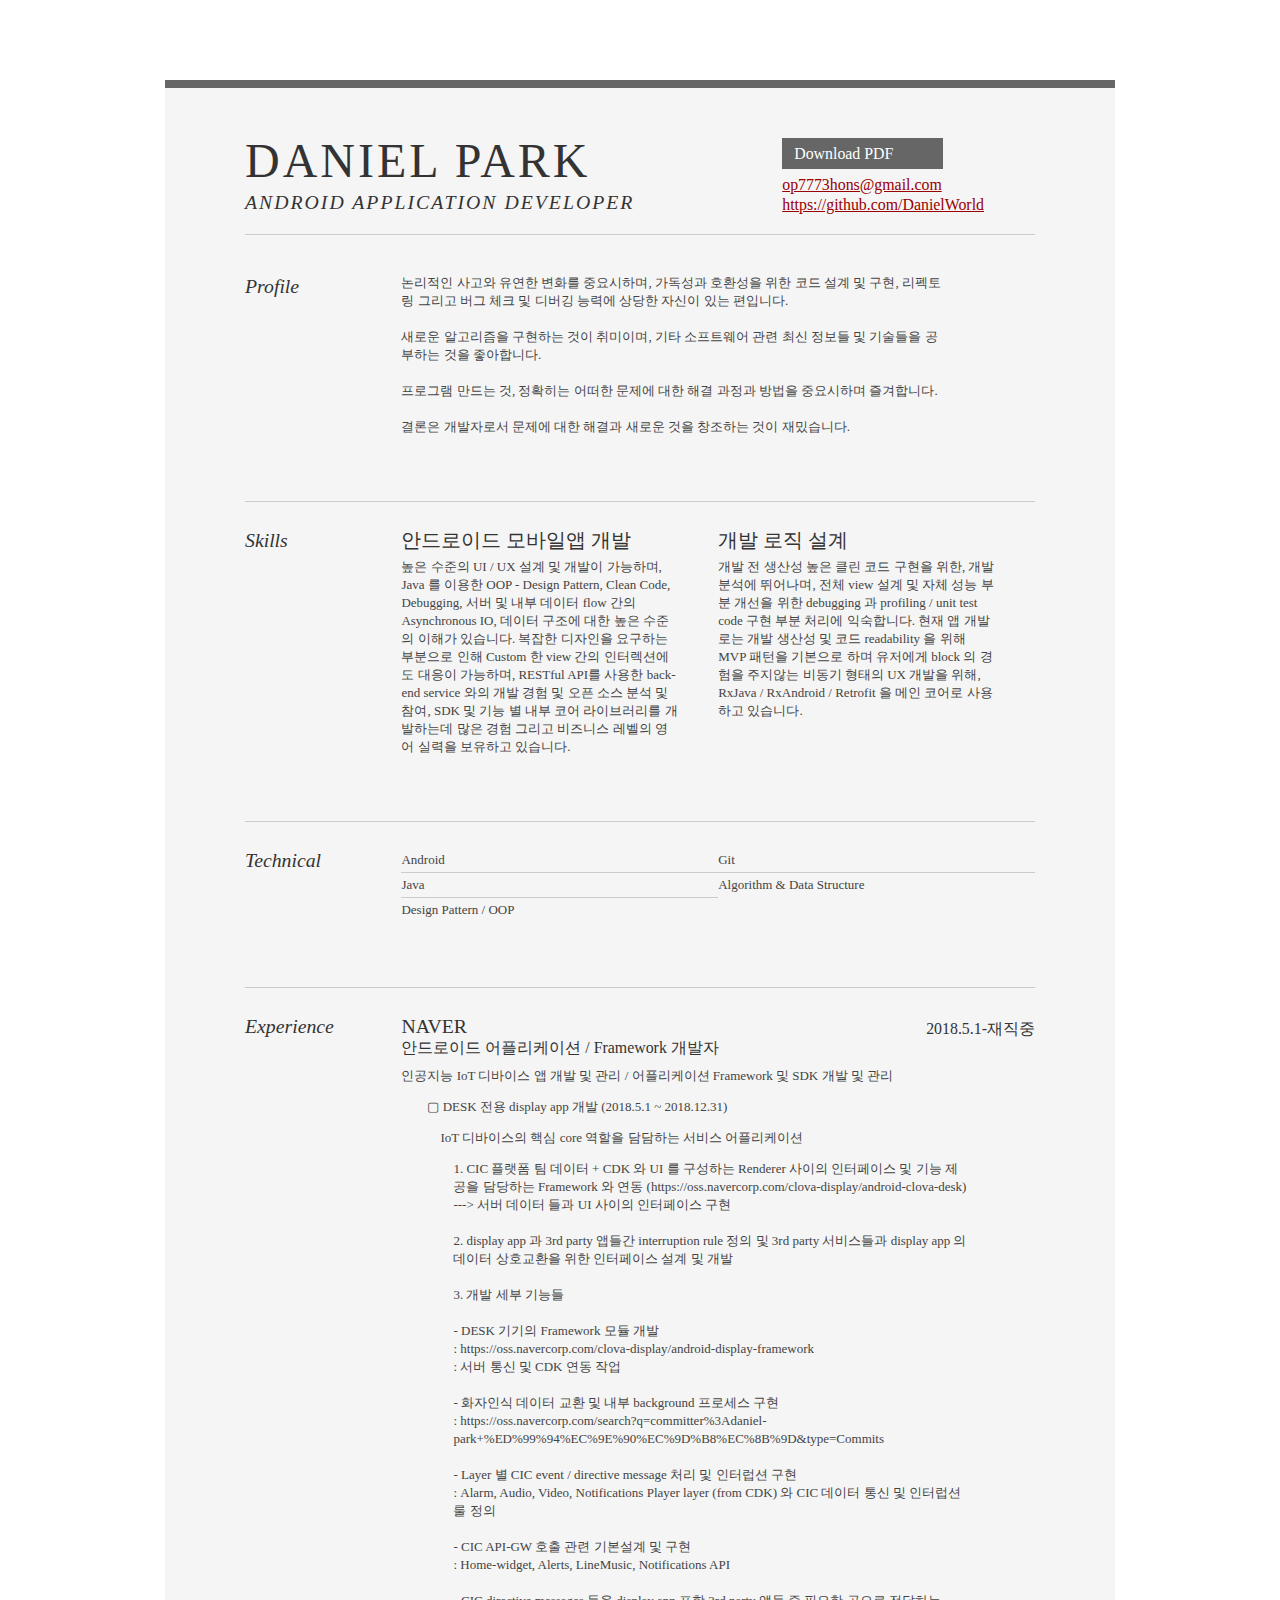
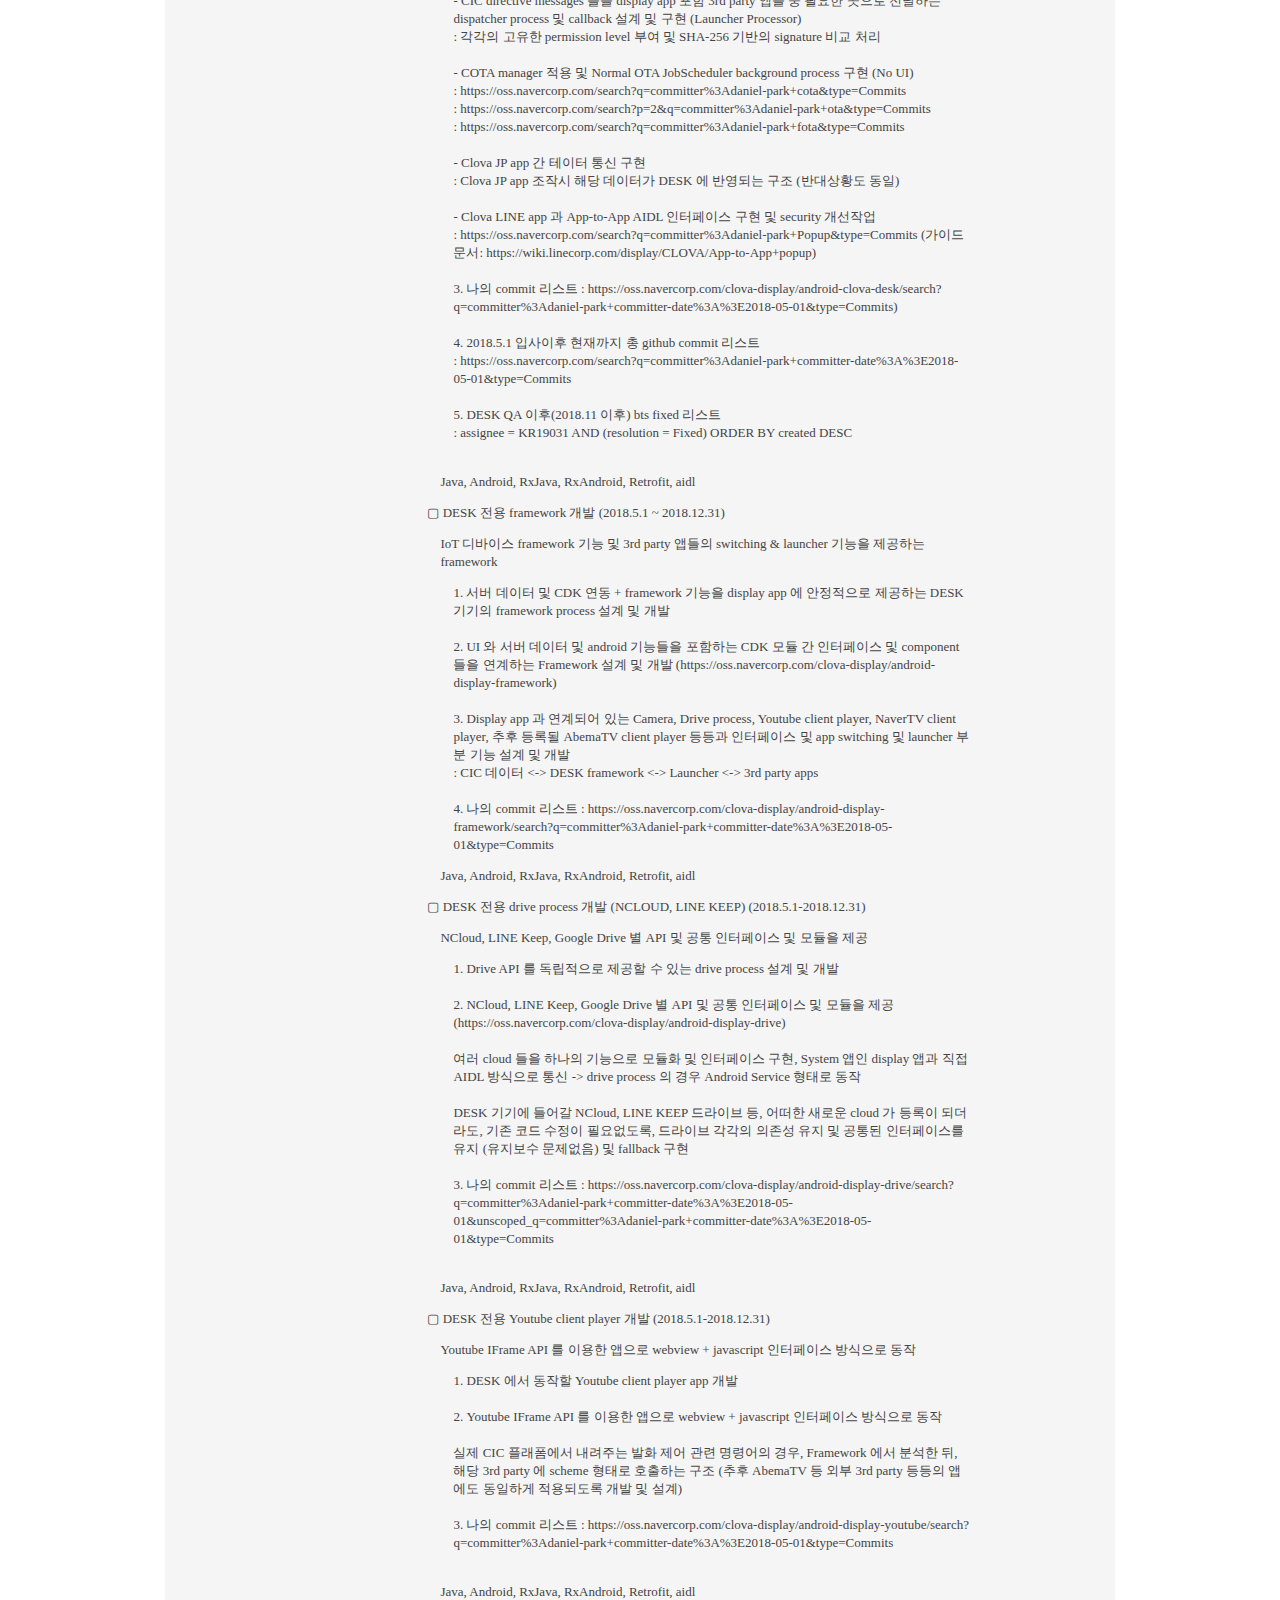
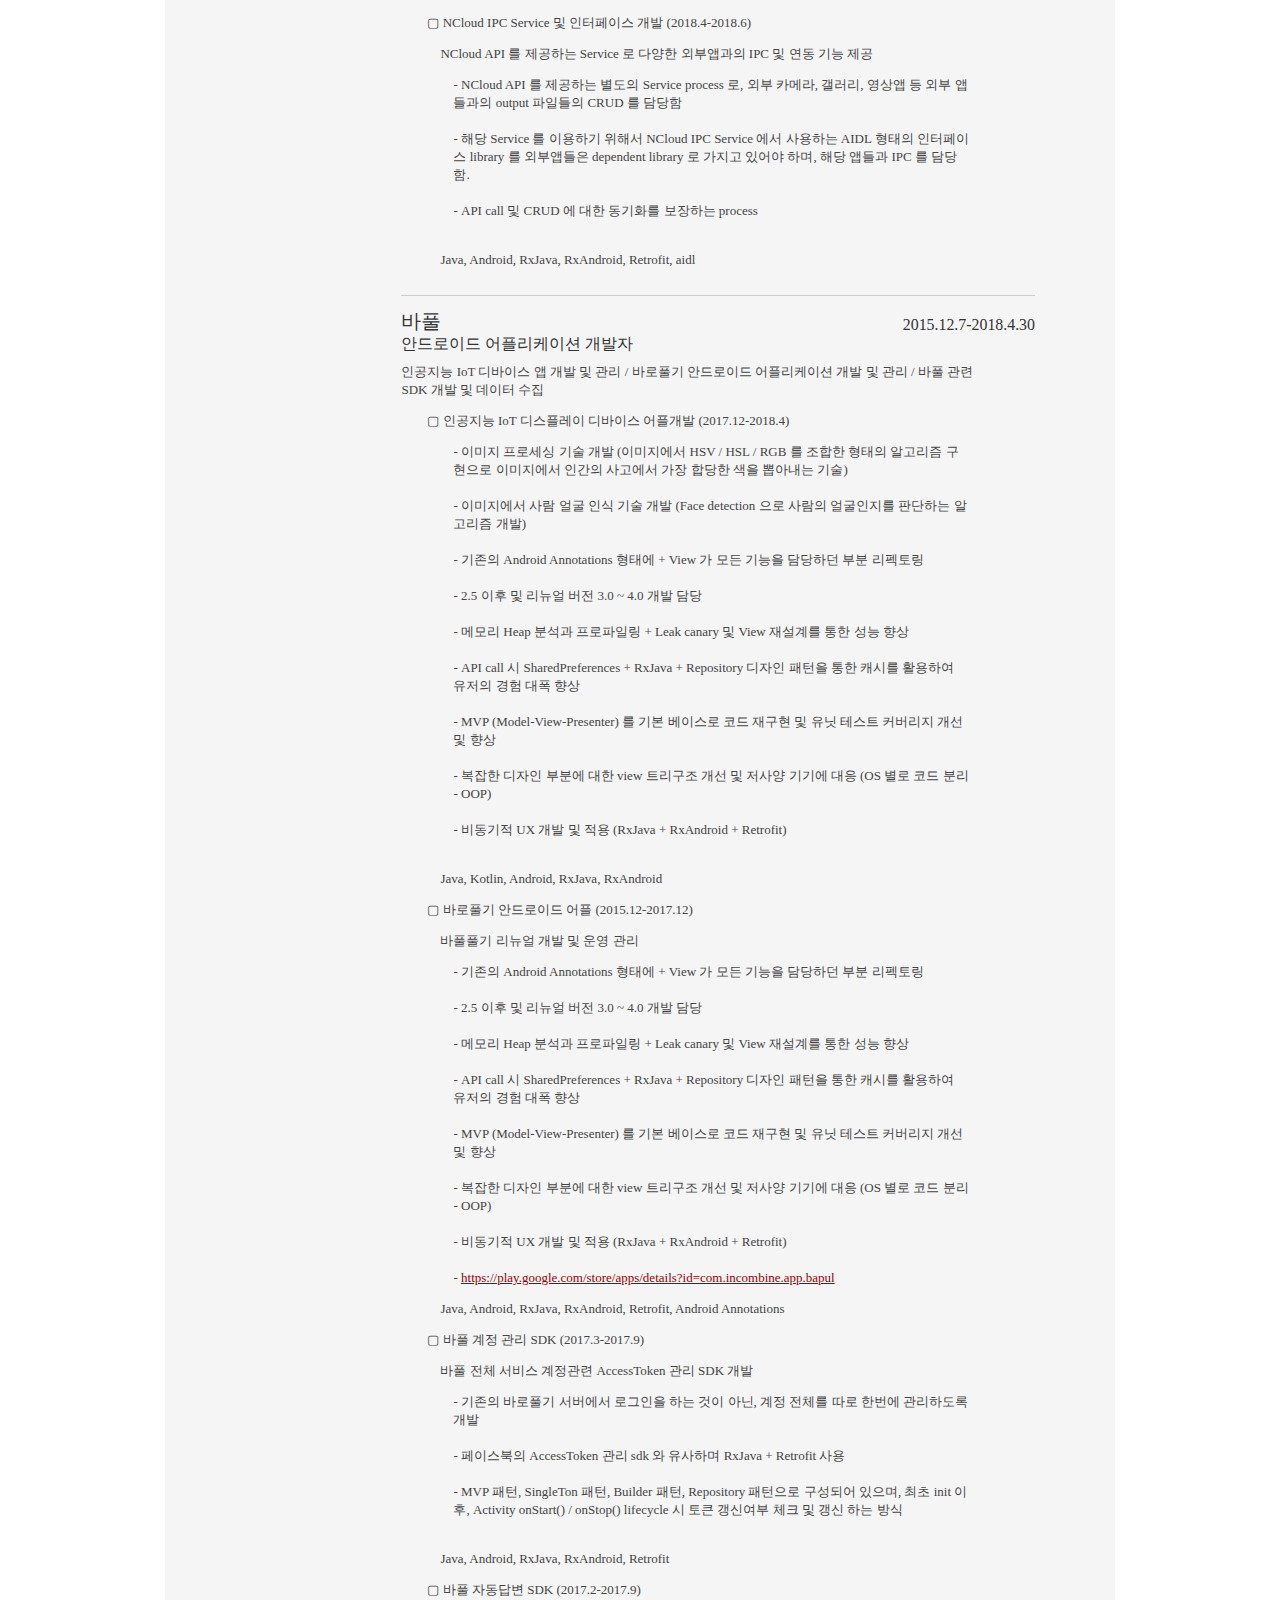
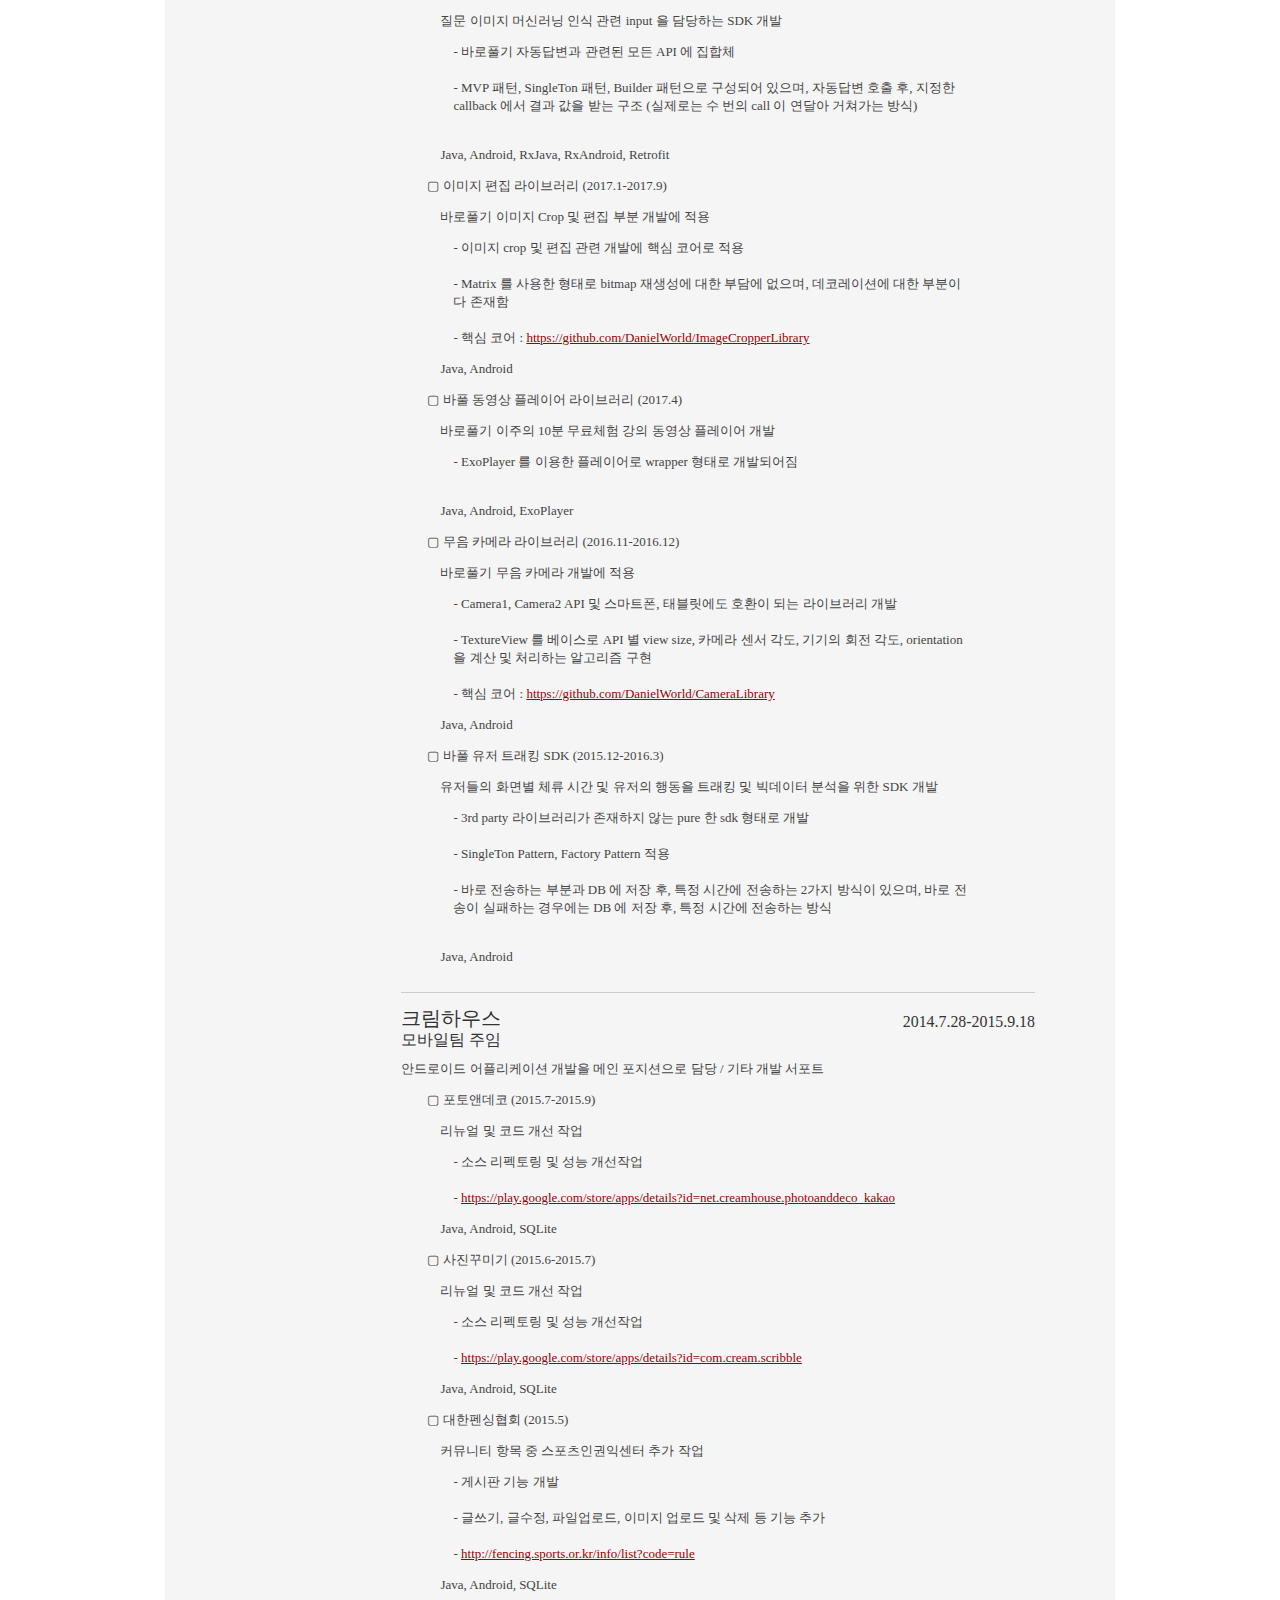
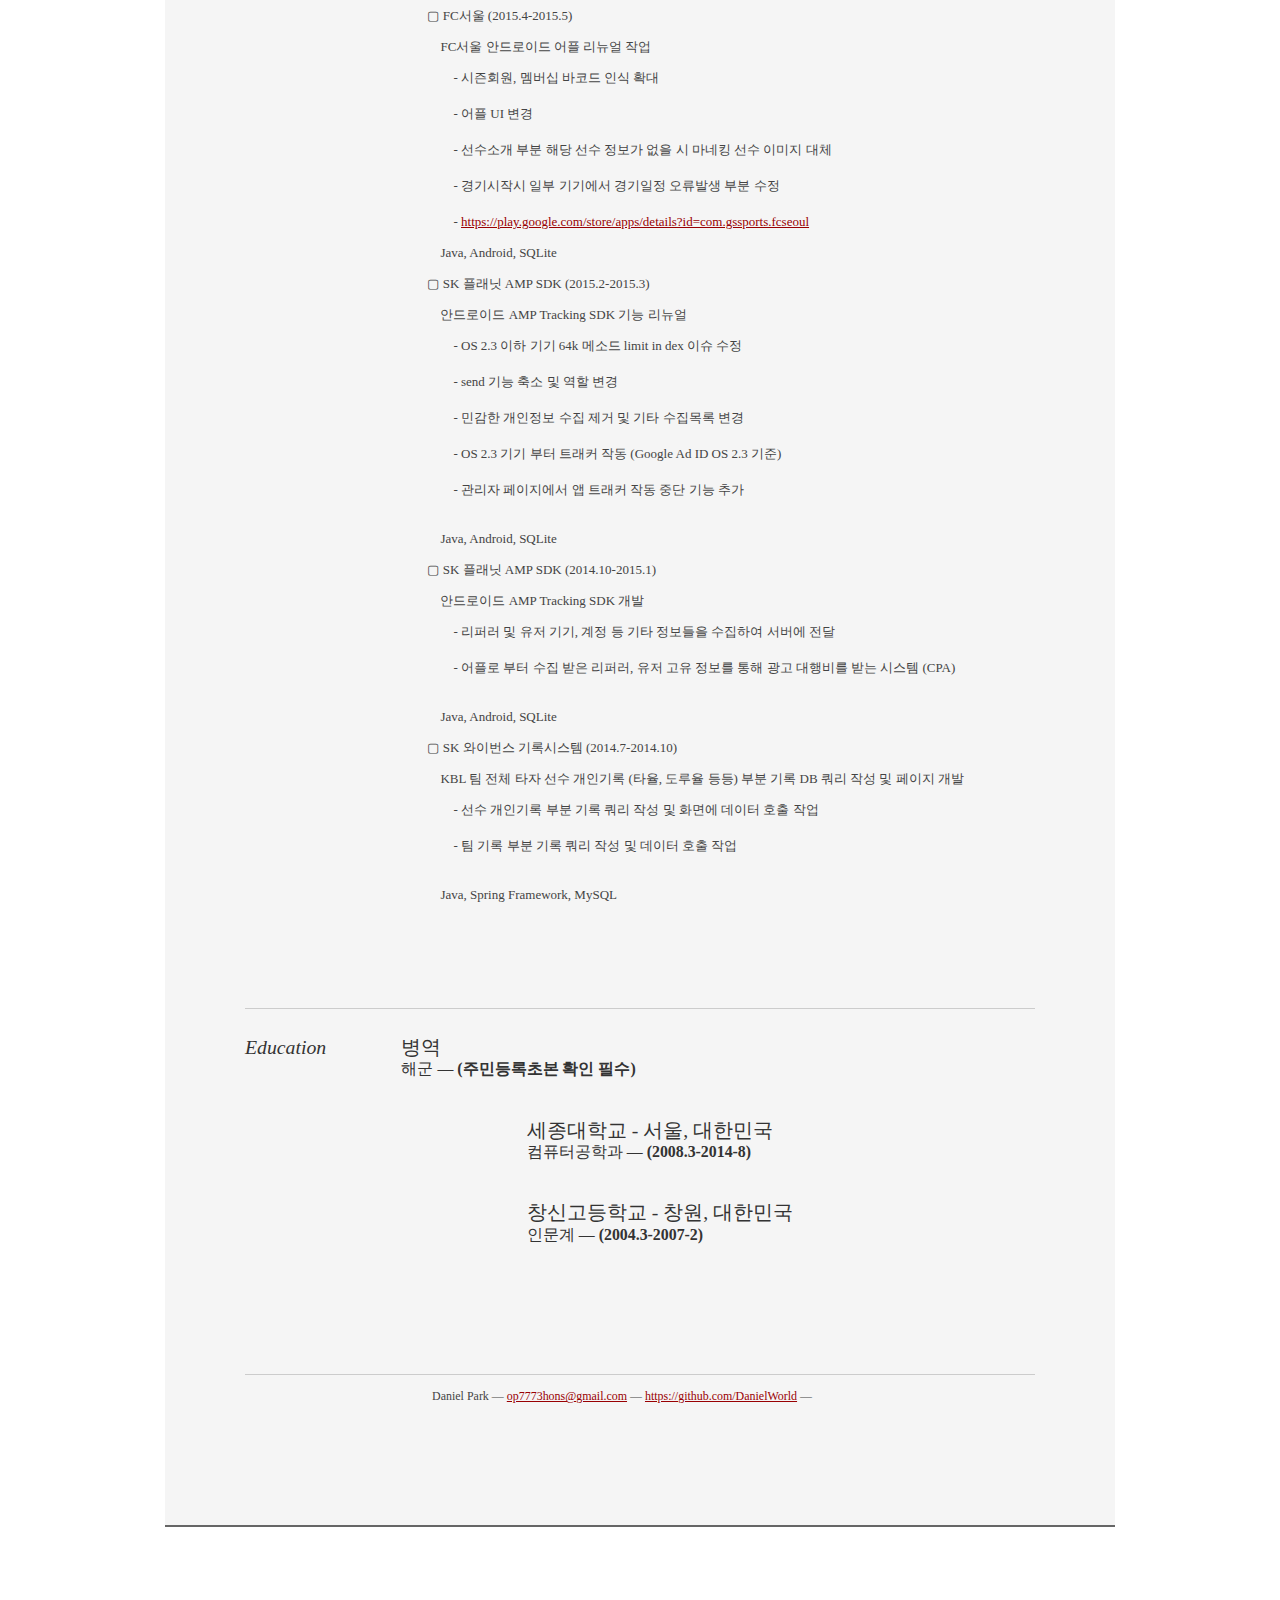
==== commit 923f8570: "add 'br'" ====
--- a/index.html
+++ b/index.html
@@ -215,10 +215,10 @@
                                     <p class="project-task">NCloud API 를 제공하는 Service 로 다양한 외부앱과의 IPC 및 연동 기능 제공</p>
                                     <p class="project-task-detail">
                                         - NCloud API 를 제공하는 별도의 Service process 로, 외부 카메라, 갤러리, 영상앱 등 외부 앱들과의 output 파일들의
-                                        CRUD 를 담당함 <br>
+                                        CRUD 를 담당함 <br><br>
                                         - 해당 Service 를 이용하기 위해서 NCloud IPC Service 에서 사용하는 AIDL 형태의 인터페이스 library 를
-                                        외부앱들은 dependent library 로 가지고 있어야 하며, 해당 앱들과 IPC 를 담당함. <br>
-                                        - API call 및 CRUD 에 대한 동기화를 보장하는 process <br>
+                                        외부앱들은 dependent library 로 가지고 있어야 하며, 해당 앱들과 IPC 를 담당함. <br><br>
+                                        - API call 및 CRUD 에 대한 동기화를 보장하는 process <br><br>
                                     </p>
                                     <p class="project-skill">Java, Android, RxJava, RxAndroid, Retrofit, aidl</p>
                                 </div>
@@ -235,16 +235,16 @@
                                     <p class="project-name-and-date">▢ 인공지능 IoT 디스플레이 디바이스 어플개발 (2017.12-2018.4)</p>
                                     <p class="project-task"></p>
                                     <p class="project-task-detail">
-                                         - 이미지 프로세싱 기술 개발 (이미지에서 HSV / HSL / RGB 를 조합한 형태의 알고리즘 구현으로 이미지에서 인간의 사고에서 가장 합당한 색을 뽑아내는 기술) <br>
-                                         - 이미지에서 사람 얼굴 인식 기술 개발 (Face detection 으로 사람의 얼굴인지를 판단하는 알고리즘 개발) <br>
-                                         - 기존의 Android Annotations 형태에 + View 가 모든 기능을 담당하던 부분 리펙토링 <br>
-                                         - 2.5 이후 및 리뉴얼 버전 3.0 ~ 4.0 개발 담당 <br>
-                                         - 메모리 Heap 분석과 프로파일링 + Leak canary 및 View 재설계를 통한 성능 향상 <br>
+                                         - 이미지 프로세싱 기술 개발 (이미지에서 HSV / HSL / RGB 를 조합한 형태의 알고리즘 구현으로 이미지에서 인간의 사고에서 가장 합당한 색을 뽑아내는 기술) <br><br>
+                                         - 이미지에서 사람 얼굴 인식 기술 개발 (Face detection 으로 사람의 얼굴인지를 판단하는 알고리즘 개발) <br><br>
+                                         - 기존의 Android Annotations 형태에 + View 가 모든 기능을 담당하던 부분 리펙토링 <br><br>
+                                         - 2.5 이후 및 리뉴얼 버전 3.0 ~ 4.0 개발 담당 <br><br>
+                                         - 메모리 Heap 분석과 프로파일링 + Leak canary 및 View 재설계를 통한 성능 향상 <br><br>
                                          - API call 시 SharedPreferences + RxJava + Repository 디자인 패턴을 통한 캐시를 활용하여
-                                        유저의 경험 대폭 향상 <br>
-                                         - MVP (Model-View-Presenter) 를 기본 베이스로 코드 재구현 및 유닛 테스트 커버리지 개선 및 향상 <br>
-                                         - 복잡한 디자인 부분에 대한 view 트리구조 개선 및 저사양 기기에 대응 (OS 별로 코드 분리 - OOP) <br>
-                                         - 비동기적 UX 개발 및 적용 (RxJava + RxAndroid + Retrofit) <br>
+                                        유저의 경험 대폭 향상 <br><br>
+                                         - MVP (Model-View-Presenter) 를 기본 베이스로 코드 재구현 및 유닛 테스트 커버리지 개선 및 향상 <br><br>
+                                         - 복잡한 디자인 부분에 대한 view 트리구조 개선 및 저사양 기기에 대응 (OS 별로 코드 분리 - OOP) <br><br>
+                                         - 비동기적 UX 개발 및 적용 (RxJava + RxAndroid + Retrofit) <br><br>
                                     </p>
                                     <p class="project-skill">Java, Kotlin, Android, RxJava, RxAndroid</p>
                                 </div>
@@ -253,14 +253,14 @@
                                     <p class="project-name-and-date">▢ 바로풀기 안드로이드 어플 (2015.12-2017.12)</p>
                                     <p class="project-task">바풀풀기 리뉴얼 개발 및 운영 관리</p>
                                     <p class="project-task-detail">
-                                        - 기존의 Android Annotations 형태에 + View 가 모든 기능을 담당하던 부분 리펙토링 <br>
-                                        - 2.5 이후 및 리뉴얼 버전 3.0 ~ 4.0 개발 담당 <br>
-                                        - 메모리 Heap 분석과 프로파일링 + Leak canary 및 View 재설계를 통한 성능 향상 <br>
+                                        - 기존의 Android Annotations 형태에 + View 가 모든 기능을 담당하던 부분 리펙토링 <br><br>
+                                        - 2.5 이후 및 리뉴얼 버전 3.0 ~ 4.0 개발 담당 <br><br>
+                                        - 메모리 Heap 분석과 프로파일링 + Leak canary 및 View 재설계를 통한 성능 향상 <br><br>
                                         - API call 시 SharedPreferences + RxJava + Repository 디자인 패턴을 통한 캐시를 활용하여
-                                        유저의 경험 대폭 향상 <br>
-                                        - MVP (Model-View-Presenter) 를 기본 베이스로 코드 재구현 및 유닛 테스트 커버리지 개선 및 향상 <br>
-                                        - 복잡한 디자인 부분에 대한 view 트리구조 개선 및 저사양 기기에 대응 (OS 별로 코드 분리 - OOP) <br>
-                                        - 비동기적 UX 개발 및 적용 (RxJava + RxAndroid + Retrofit) <br>
+                                        유저의 경험 대폭 향상 <br><br>
+                                        - MVP (Model-View-Presenter) 를 기본 베이스로 코드 재구현 및 유닛 테스트 커버리지 개선 및 향상 <br><br>
+                                        - 복잡한 디자인 부분에 대한 view 트리구조 개선 및 저사양 기기에 대응 (OS 별로 코드 분리 - OOP) <br><br>
+                                        - 비동기적 UX 개발 및 적용 (RxJava + RxAndroid + Retrofit) <br><br>
                                         - <a href="https://play.google.com/store/apps/details?id=com.incombine.app.bapul" target="_blank">https://play.google.com/store/apps/details?id=com.incombine.app.bapul</a>
                                     </p>
                                     <p class="project-skill">Java, Android, RxJava, RxAndroid, Retrofit, Android Annotations</p>
@@ -270,10 +270,10 @@
                                     <p class="project-name-and-date">▢ 바풀 계정 관리 SDK (2017.3-2017.9)</p>
                                     <p class="project-task">바풀 전체 서비스 계정관련 AccessToken 관리 SDK 개발</p>
                                     <p class="project-task-detail">
-                                        - 기존의 바로풀기 서버에서 로그인을 하는 것이 아닌, 계정 전체를 따로 한번에 관리하도록 개발 <br>
-                                        - 페이스북의 AccessToken 관리 sdk 와 유사하며 RxJava + Retrofit 사용 <br>
+                                        - 기존의 바로풀기 서버에서 로그인을 하는 것이 아닌, 계정 전체를 따로 한번에 관리하도록 개발 <br><br>
+                                        - 페이스북의 AccessToken 관리 sdk 와 유사하며 RxJava + Retrofit 사용 <br><br>
                                         - MVP 패턴, SingleTon 패턴, Builder 패턴, Repository 패턴으로 구성되어 있으며, 최초 init 이후,
-                                        Activity onStart() / onStop() lifecycle 시 토큰 갱신여부 체크 및 갱신 하는 방식 <br>
+                                        Activity onStart() / onStop() lifecycle 시 토큰 갱신여부 체크 및 갱신 하는 방식 <br><br>
                                     </p>
                                     <p class="project-skill">Java, Android, RxJava, RxAndroid, Retrofit</p>
                                 </div>
@@ -282,9 +282,9 @@
                                     <p class="project-name-and-date">▢ 바풀 자동답변 SDK (2017.2-2017.9)</p>
                                     <p class="project-task">질문 이미지 머신러닝 인식 관련 input 을 담당하는 SDK 개발</p>
                                     <p class="project-task-detail">
-                                        - 바로풀기 자동답변과 관련된 모든 API 에 집합체 <br>
+                                        - 바로풀기 자동답변과 관련된 모든 API 에 집합체 <br><br>
                                         - MVP 패턴, SingleTon 패턴, Builder 패턴으로 구성되어 있으며, 자동답변 호출 후, 지정한
-                                        callback 에서 결과 값을 받는 구조 (실제로는 수 번의 call 이 연달아 거쳐가는 방식)
+                                        callback 에서 결과 값을 받는 구조 (실제로는 수 번의 call 이 연달아 거쳐가는 방식) <br><br>
                                     </p>
                                     <p class="project-skill">Java, Android, RxJava, RxAndroid, Retrofit</p>
                                 </div>
@@ -293,8 +293,8 @@
                                     <p class="project-name-and-date">▢ 이미지 편집 라이브러리 (2017.1-2017.9)</p>
                                     <p class="project-task">바로풀기 이미지 Crop 및 편집 부분 개발에 적용</p>
                                     <p class="project-task-detail">
-                                        - 이미지 crop 및 편집 관련 개발에 핵심 코어로 적용 <br>
-                                        - Matrix 를 사용한 형태로 bitmap 재생성에 대한 부담에 없으며, 데코레이션에 대한 부분이 다 존재함 <br>
+                                        - 이미지 crop 및 편집 관련 개발에 핵심 코어로 적용 <br><br>
+                                        - Matrix 를 사용한 형태로 bitmap 재생성에 대한 부담에 없으며, 데코레이션에 대한 부분이 다 존재함 <br><br>
                                         - 핵심 코어 : <a href="https://github.com/DanielWorld/ImageCropperLibrary" target="_blank">https://github.com/DanielWorld/ImageCropperLibrary</a>
                                     </p>
                                     <p class="project-skill">Java, Android</p>
@@ -304,7 +304,7 @@
                                     <p class="project-name-and-date">▢ 바풀 동영상 플레이어 라이브러리 (2017.4)</p>
                                     <p class="project-task">바로풀기 이주의 10분 무료체험 강의 동영상 플레이어 개발</p>
                                     <p class="project-task-detail">
-                                        - ExoPlayer 를 이용한 플레이어로 wrapper 형태로 개발되어짐
+                                        - ExoPlayer 를 이용한 플레이어로 wrapper 형태로 개발되어짐 <br><br>
                                     </p>
                                     <p class="project-skill">Java, Android, ExoPlayer</p>
                                 </div>
@@ -313,9 +313,9 @@
                                     <p class="project-name-and-date">▢ 무음 카메라 라이브러리 (2016.11-2016.12)</p>
                                     <p class="project-task">바로풀기 무음 카메라 개발에 적용</p>
                                     <p class="project-task-detail">
-                                        - Camera1, Camera2 API 및 스마트폰, 태블릿에도 호환이 되는 라이브러리 개발 <br>
+                                        - Camera1, Camera2 API 및 스마트폰, 태블릿에도 호환이 되는 라이브러리 개발 <br><br>
                                         - TextureView 를 베이스로 API 별 view size, 카메라 센서 각도, 기기의 회전 각도,
-                                        orientation 을 계산 및 처리하는 알고리즘 구현 <br>
+                                        orientation 을 계산 및 처리하는 알고리즘 구현 <br><br>
                                         - 핵심 코어 : <a href="https://github.com/DanielWorld/CameraLibrary" target="_blank">https://github.com/DanielWorld/CameraLibrary</a>
                                     </p>
                                     <p class="project-skill">Java, Android</p>
@@ -325,10 +325,10 @@
                                     <p class="project-name-and-date">▢ 바풀 유저 트래킹 SDK (2015.12-2016.3)</p>
                                     <p class="project-task">유저들의 화면별 체류 시간 및 유저의 행동을 트래킹 및 빅데이터 분석을 위한 SDK 개발</p>
                                     <p class="project-task-detail">
-                                        - 3rd party 라이브러리가 존재하지 않는 pure 한 sdk 형태로 개발 <br>
-                                        - SingleTon Pattern, Factory Pattern 적용 <br>
+                                        - 3rd party 라이브러리가 존재하지 않는 pure 한 sdk 형태로 개발 <br><br>
+                                        - SingleTon Pattern, Factory Pattern 적용 <br><br>
                                         - 바로 전송하는 부분과 DB 에 저장 후, 특정 시간에 전송하는 2가지 방식이 있으며, 바로 전송이
-                                        실패하는 경우에는 DB 에 저장 후, 특정 시간에 전송하는 방식
+                                        실패하는 경우에는 DB 에 저장 후, 특정 시간에 전송하는 방식 <br><br>
                                     </p>
                                     <p class="project-skill">Java, Android</p>
                                 </div>
@@ -344,7 +344,7 @@
                                     <p class="project-name-and-date">▢ 포토앤데코 (2015.7-2015.9)</p>
                                     <p class="project-task">리뉴얼 및 코드 개선 작업</p>
                                     <p class="project-task-detail">
-                                        - 소스 리펙토링 및 성능 개선작업 <br>
+                                        - 소스 리펙토링 및 성능 개선작업 <br><br>
                                         - <a href="https://play.google.com/store/apps/details?id=net.creamhouse.photoanddeco_kakao" target="_blank">https://play.google.com/store/apps/details?id=net.creamhouse.photoanddeco_kakao</a>
                                     </p>
                                     <p class="project-skill">Java, Android, SQLite</p>
@@ -354,7 +354,7 @@
                                     <p class="project-name-and-date">▢ 사진꾸미기 (2015.6-2015.7)</p>
                                     <p class="project-task">리뉴얼 및 코드 개선 작업</p>
                                     <p class="project-task-detail">
-                                        - 소스 리펙토링 및 성능 개선작업 <br>
+                                        - 소스 리펙토링 및 성능 개선작업 <br><br>
                                         - <a href="https://play.google.com/store/apps/details?id=com.cream.scribble" target="_blank">https://play.google.com/store/apps/details?id=com.cream.scribble</a>
                                     </p>
                                     <p class="project-skill">Java, Android, SQLite</p>
@@ -364,8 +364,8 @@
                                     <p class="project-name-and-date">▢ 대한펜싱협회 (2015.5)</p>
                                     <p class="project-task">커뮤니티 항목 중 스포츠인권익센터 추가 작업</p>
                                     <p class="project-task-detail">
-                                        - 게시판 기능 개발 <br>
-                                        - 글쓰기, 글수정, 파일업로드, 이미지 업로드 및 삭제 등 기능 추가 <br>
+                                        - 게시판 기능 개발 <br><br>
+                                        - 글쓰기, 글수정, 파일업로드, 이미지 업로드 및 삭제 등 기능 추가 <br><br>
                                         - <a href="http://fencing.sports.or.kr/info/list?code=rule" target="_blank">http://fencing.sports.or.kr/info/list?code=rule</a>
                                     </p>
                                     <p class="project-skill">Java, Android, SQLite</p>
@@ -375,10 +375,10 @@
                                     <p class="project-name-and-date">▢ FC서울 (2015.4-2015.5)</p>
                                     <p class="project-task">FC서울 안드로이드 어플 리뉴얼 작업</p>
                                     <p class="project-task-detail">
-                                        - 시즌회원, 멤버십 바코드 인식 확대 <br>
-                                        - 어플 UI 변경 <br>
-                                        - 선수소개 부분 해당 선수 정보가 없을 시 마네킹 선수 이미지 대체 <br>
-                                        - 경기시작시 일부 기기에서 경기일정 오류발생 부분 수정 <br>
+                                        - 시즌회원, 멤버십 바코드 인식 확대 <br><br>
+                                        - 어플 UI 변경 <br><br>
+                                        - 선수소개 부분 해당 선수 정보가 없을 시 마네킹 선수 이미지 대체 <br><br>
+                                        - 경기시작시 일부 기기에서 경기일정 오류발생 부분 수정 <br><br>
                                         - <a href="https://play.google.com/store/apps/details?id=com.gssports.fcseoul" target="_blank">https://play.google.com/store/apps/details?id=com.gssports.fcseoul</a>
                                     </p>
                                     <p class="project-skill">Java, Android, SQLite</p>
@@ -388,11 +388,11 @@
                                     <p class="project-name-and-date">▢ SK 플래닛 AMP SDK (2015.2-2015.3)</p>
                                     <p class="project-task">안드로이드 AMP Tracking SDK 기능 리뉴얼</p>
                                     <p class="project-task-detail">
-                                        - OS 2.3 이하 기기 64k 메소드 limit in dex 이슈 수정 <br>
-                                        - send 기능 축소 및 역할 변경 <br>
-                                        - 민감한 개인정보 수집 제거 및 기타 수집목록 변경 <br>
-                                        - OS 2.3 기기 부터 트래커 작동 (Google Ad ID OS 2.3 기준) <br>
-                                        - 관리자 페이지에서 앱 트래커 작동 중단 기능 추가
+                                        - OS 2.3 이하 기기 64k 메소드 limit in dex 이슈 수정 <br><br>
+                                        - send 기능 축소 및 역할 변경 <br><br>
+                                        - 민감한 개인정보 수집 제거 및 기타 수집목록 변경 <br><br>
+                                        - OS 2.3 기기 부터 트래커 작동 (Google Ad ID OS 2.3 기준) <br><br>
+                                        - 관리자 페이지에서 앱 트래커 작동 중단 기능 추가<br><br>
                                     </p>
                                     <p class="project-skill">Java, Android, SQLite</p>
                                 </div>
@@ -401,8 +401,8 @@
                                     <p class="project-name-and-date">▢ SK 플래닛 AMP SDK (2014.10-2015.1)</p>
                                     <p class="project-task">안드로이드 AMP Tracking SDK 개발</p>
                                     <p class="project-task-detail">
-                                        - 리퍼러 및 유저 기기, 계정 등 기타 정보들을 수집하여 서버에 전달 <br>
-                                        - 어플로 부터 수집 받은 리퍼러, 유저 고유 정보를 통해 광고 대행비를 받는 시스템 (CPA)
+                                        - 리퍼러 및 유저 기기, 계정 등 기타 정보들을 수집하여 서버에 전달 <br><br>
+                                        - 어플로 부터 수집 받은 리퍼러, 유저 고유 정보를 통해 광고 대행비를 받는 시스템 (CPA) <br><br>
                                     </p>
                                     <p class="project-skill">Java, Android, SQLite</p>
                                 </div>
@@ -411,8 +411,8 @@
                                     <p class="project-name-and-date">▢ SK 와이번스 기록시스템 (2014.7-2014.10)</p>
                                     <p class="project-task">KBL 팀 전체 타자 선수 개인기록 (타율, 도루율 등등) 부분 기록 DB 쿼리 작성 및 페이지 개발</p>
                                     <p class="project-task-detail">
-                                        - 선수 개인기록 부분 기록 쿼리 작성 및 화면에 데이터 호출 작업 <br>
-                                        - 팀 기록 부분 기록 쿼리 작성 및 데이터 호출 작업
+                                        - 선수 개인기록 부분 기록 쿼리 작성 및 화면에 데이터 호출 작업 <br><br>
+                                        - 팀 기록 부분 기록 쿼리 작성 및 데이터 호출 작업<br><br>
                                     </p>
                                     <p class="project-skill">Java, Spring Framework, MySQL</p>
                                 </div>
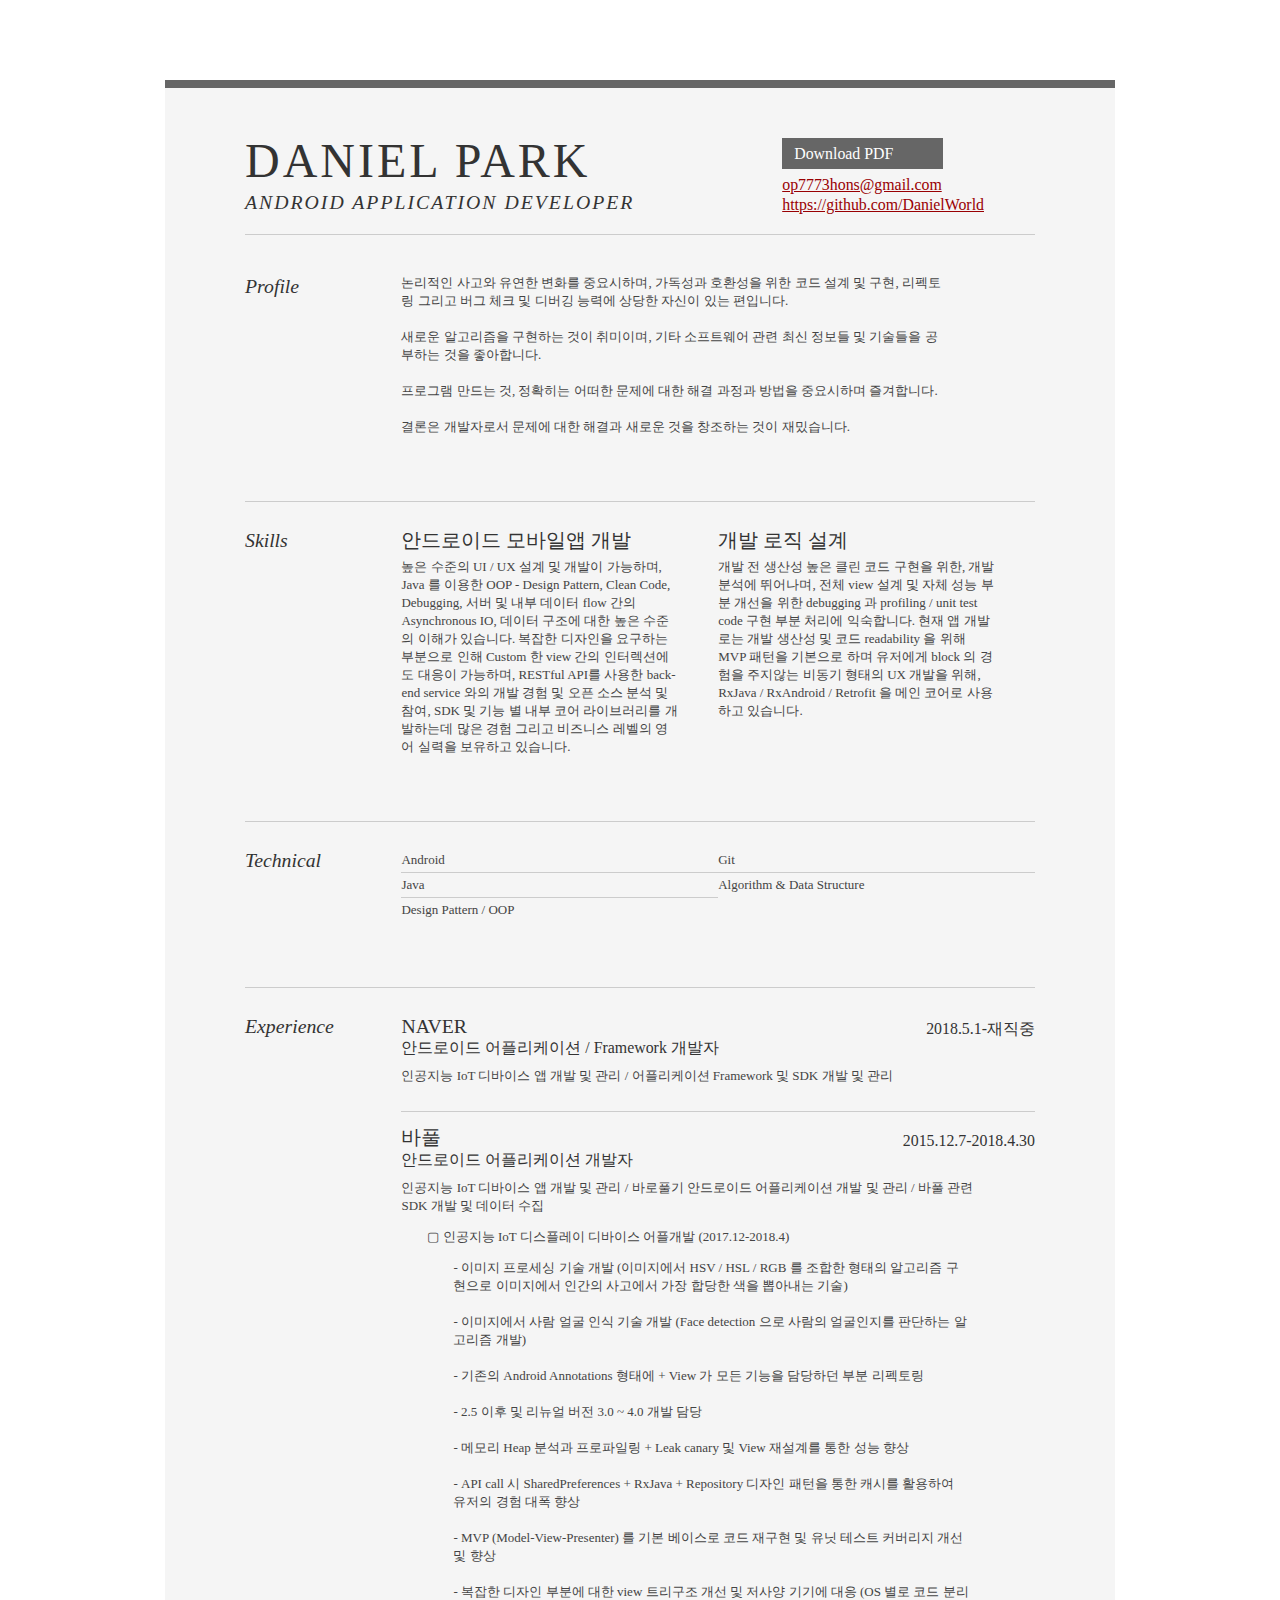
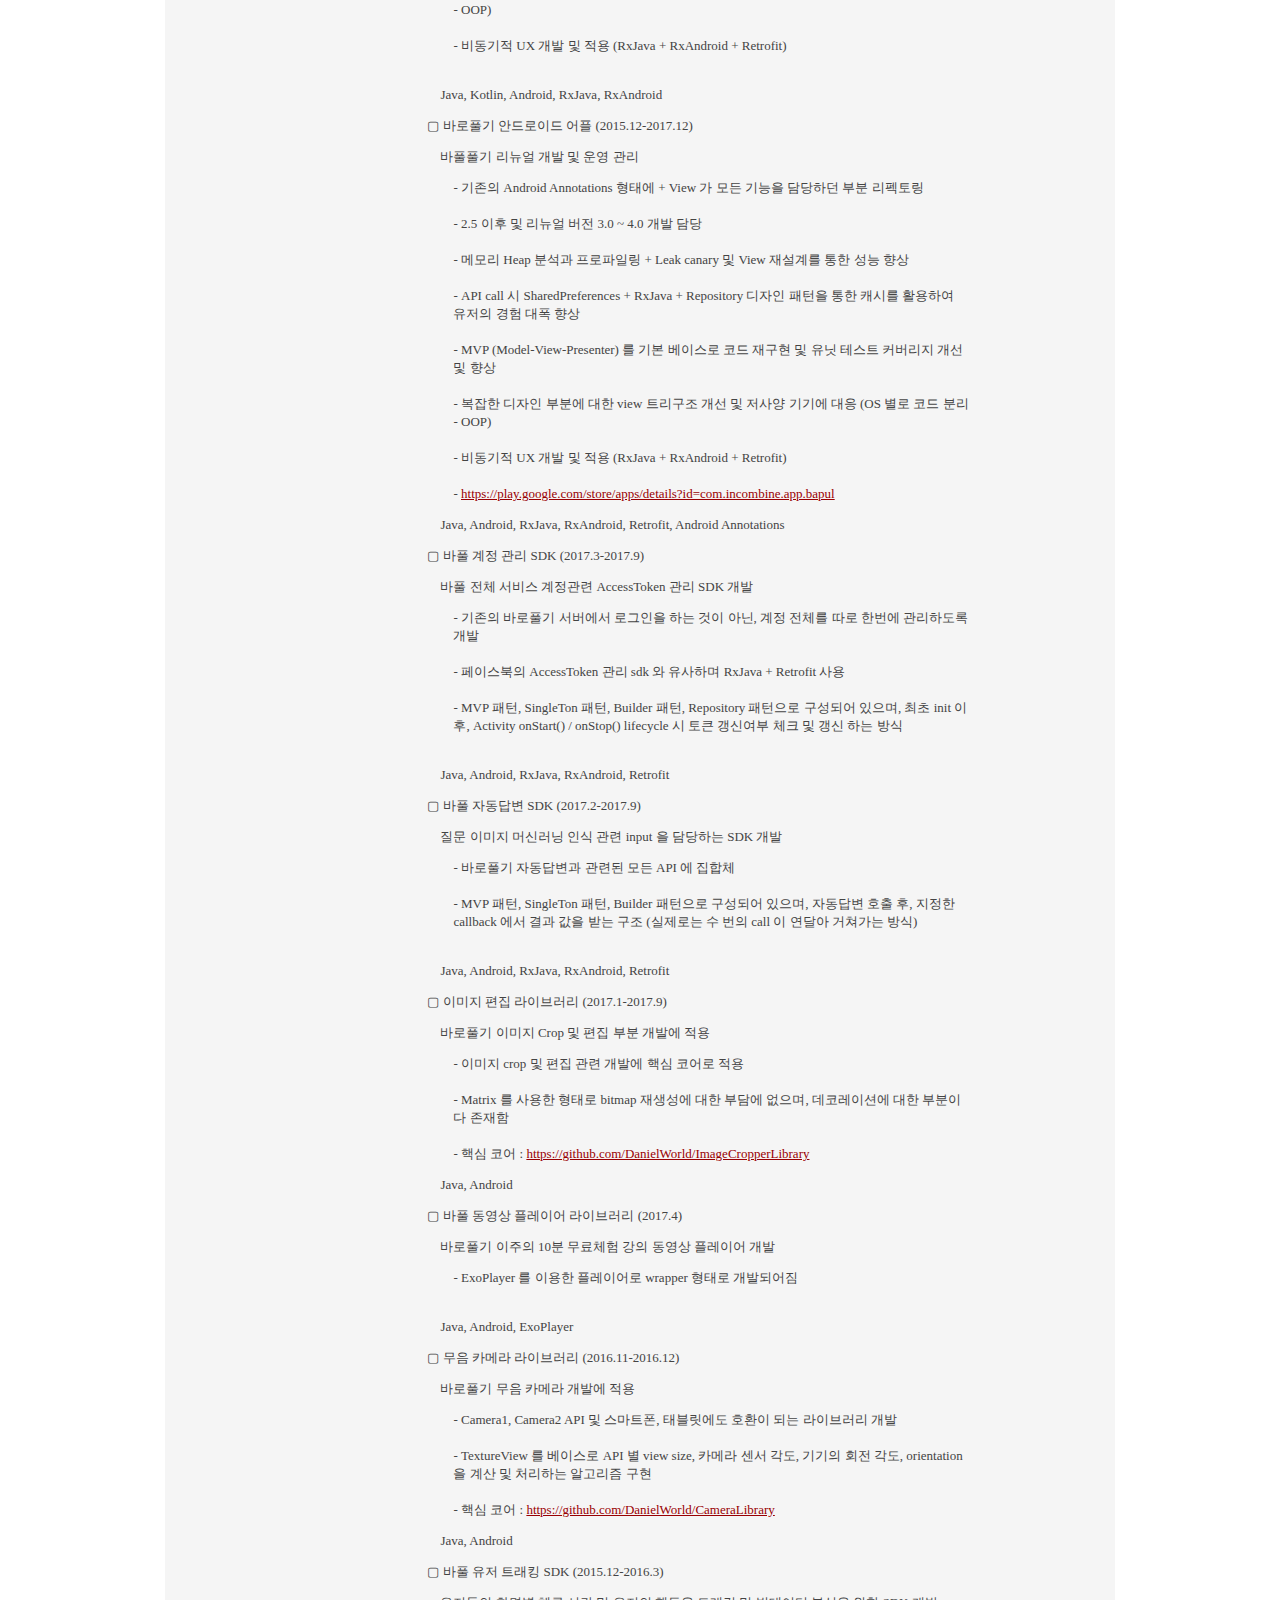
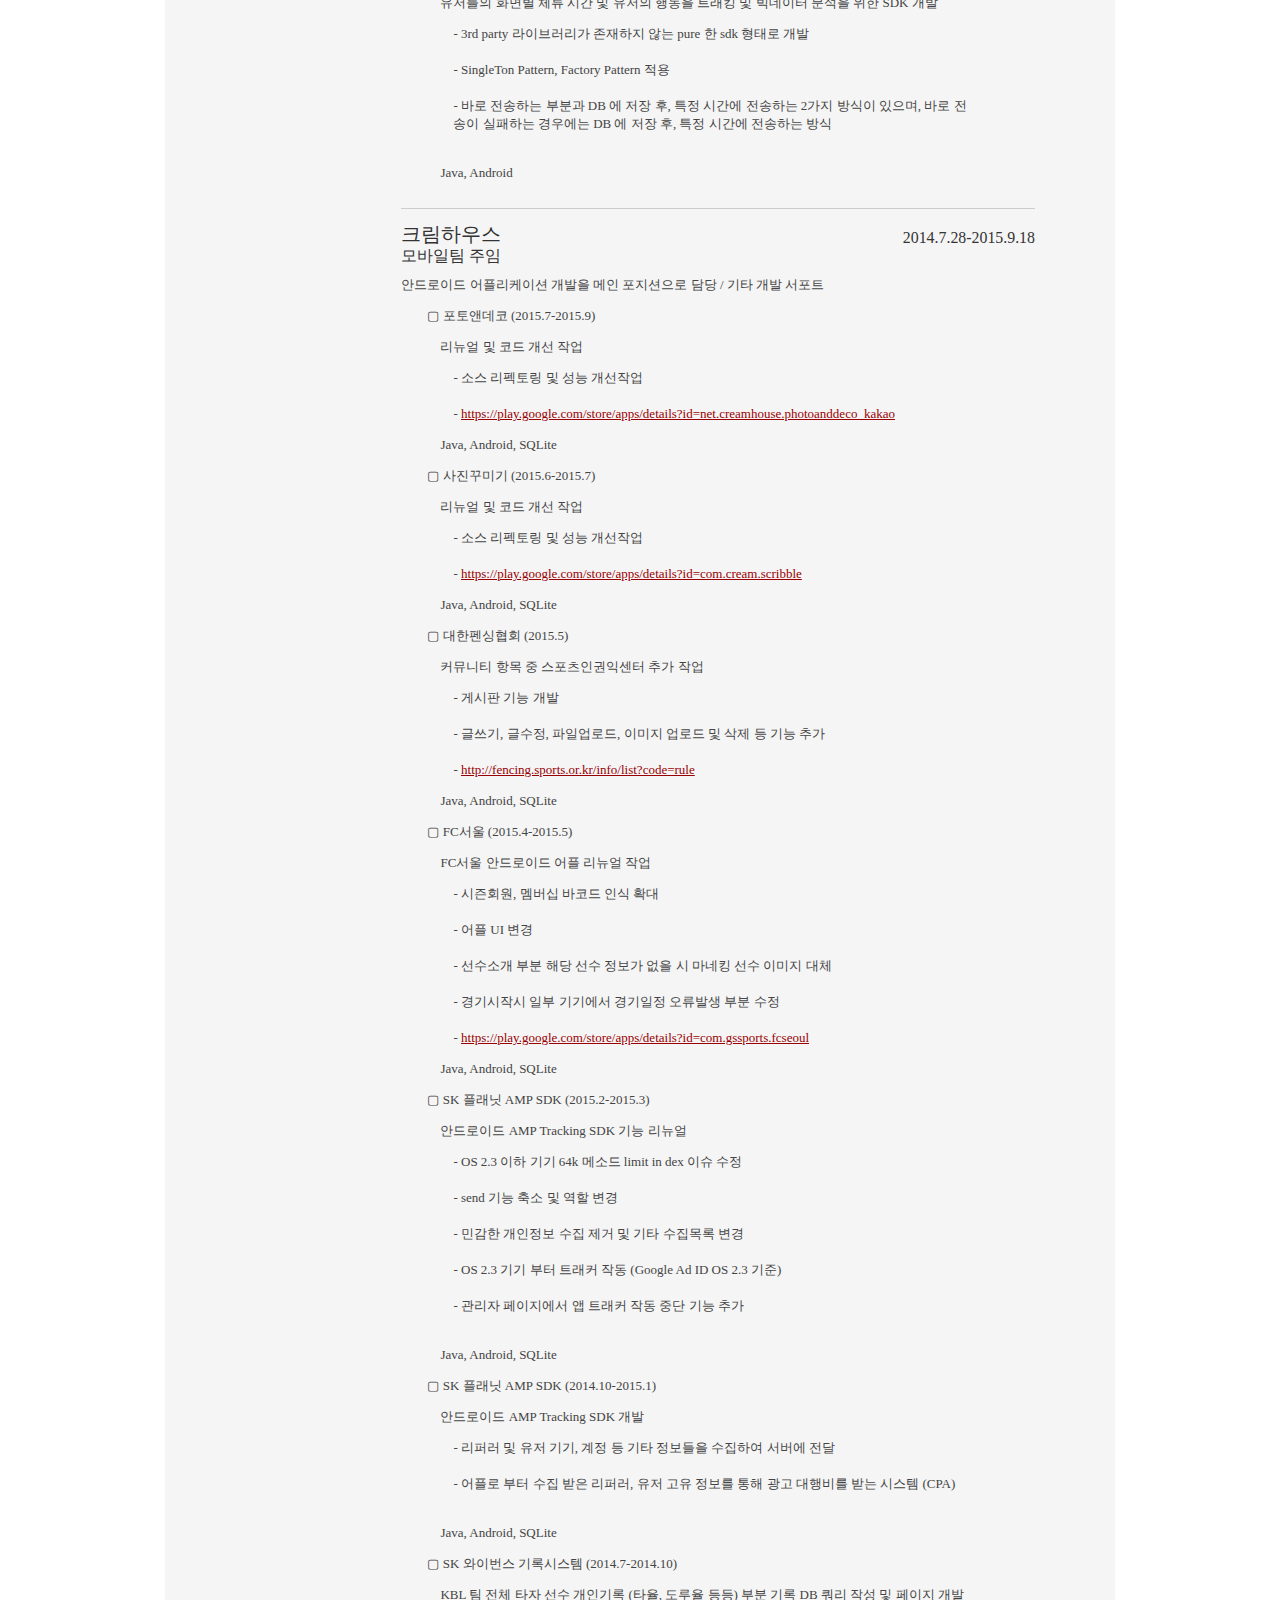
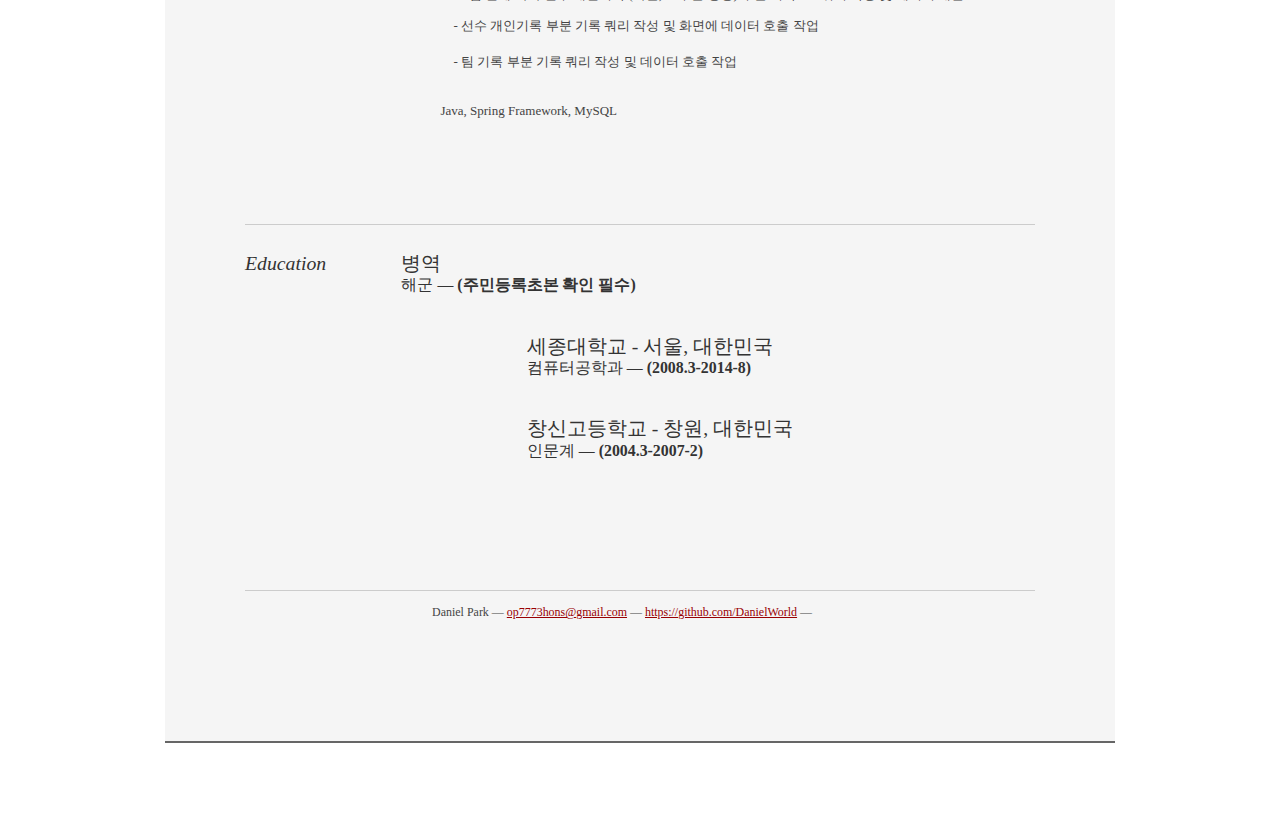
==== commit c6eb23bf: "update resume" ====
--- a/index.html
+++ b/index.html
@@ -113,115 +113,115 @@
                                 <h4>2018.5.1-재직중</h4>
                                 <p>인공지능 IoT 디바이스 앱 개발 및 관리 / 어플리케이션 Framework 및 SDK 개발 및 관리</p>
 
-                                <div class="project">
-                                    <p class="project-name-and-date">▢ DESK 전용 display app 개발 (2018.5.1 ~ 2018.12.31)</p>
-                                    <p class="project-task">IoT 디바이스의 핵심 core 역할을 담담하는 서비스 어플리케이션</p>
-                                    <p class="project-task-detail">
-                                        1. CIC 플랫폼 팀 데이터 + CDK 와 UI 를 구성하는 Renderer 사이의 인터페이스 및 기능 제공을 담당하는 Framework 와 연동 (https://oss.navercorp.com/clova-display/android-clova-desk) <br>
-                                        ---> 서버 데이터 들과 UI 사이의 인터페이스 구현 <br><br>
-
-                                        2. display app 과 3rd party 앱들간 interruption rule 정의 및 3rd party 서비스들과 display app 의 데이터 상호교환을 위한 인터페이스 설계 및 개발 <br><br>
-
-                                        3. 개발 세부 기능들 <br><br>
-                                        - DESK 기기의 Framework 모듈 개발 <br>
-                                        : https://oss.navercorp.com/clova-display/android-display-framework <br>
-                                        : 서버 통신 및 CDK 연동 작업 <br><br>
-
-                                        - 화자인식 데이터 교환 및 내부 background 프로세스 구현<br>
-                                        : https://oss.navercorp.com/search?q=committer%3Adaniel-park+%ED%99%94%EC%9E%90%EC%9D%B8%EC%8B%9D&type=Commits<br><br>
-
-                                        - Layer 별 CIC event / directive message 처리 및 인터럽션 구현<br>
-                                        : Alarm, Audio, Video, Notifications Player layer (from CDK) 와 CIC 데이터 통신 및 인터럽션 룰 정의<br><br>
-
-                                        - CIC API-GW 호출 관련 기본설계 및 구현<br>
-                                        : Home-widget, Alerts, LineMusic, Notifications API<br><br>
-
-                                        - CIC directive messages 들을 display app 포함 3rd party 앱들 중 필요한 곳으로 전달하는 dispatcher process 및 callback 설계 및 구현 (Launcher Processor)<br>
-                                        : 각각의 고유한 permission level 부여 및 SHA-256 기반의 signature 비교 처리<br><br>
-
-                                        - COTA manager 적용 및 Normal OTA JobScheduler background process 구현 (No UI)<br>
-                                        : https://oss.navercorp.com/search?q=committer%3Adaniel-park+cota&type=Commits<br>
-                                        : https://oss.navercorp.com/search?p=2&q=committer%3Adaniel-park+ota&type=Commits<br>
-                                        : https://oss.navercorp.com/search?q=committer%3Adaniel-park+fota&type=Commits<br><br>
-
-                                        - Clova JP app 간 테이터 통신 구현<br>
-                                        : Clova JP app 조작시 해당 데이터가 DESK 에 반영되는 구조 (반대상황도 동일)<br><br>
-
-                                        - Clova LINE app 과 App-to-App AIDL 인터페이스 구현 및 security 개선작업<br>
-                                        : https://oss.navercorp.com/search?q=committer%3Adaniel-park+Popup&type=Commits
-                                        (가이드 문서: https://wiki.linecorp.com/display/CLOVA/App-to-App+popup)<br><br>
-
-                                        3. 나의 commit 리스트 : https://oss.navercorp.com/clova-display/android-clova-desk/search?q=committer%3Adaniel-park+committer-date%3A%3E2018-05-01&type=Commits)<br><br>
-
-                                        4. 2018.5.1 입사이후 현재까지 총 github commit 리스트<br>
-                                        : https://oss.navercorp.com/search?q=committer%3Adaniel-park+committer-date%3A%3E2018-05-01&type=Commits<br><br>
-
-                                        5. DESK QA 이후(2018.11 이후) bts fixed 리스트<br>
-                                        : assignee = KR19031 AND (resolution = Fixed) ORDER BY created DESC<br><br>
-
-                                    </p>
-                                    <p class="project-skill">Java, Android, RxJava, RxAndroid, Retrofit, aidl</p>
-                                </div>
-                                <div class="project">
-                                    <p class="project-name-and-date">▢ DESK 전용 framework 개발 (2018.5.1 ~ 2018.12.31)</p>
-                                    <p class="project-task">IoT 디바이스 framework 기능 및 3rd party 앱들의 switching & launcher 기능을 제공하는 framework</p>
-                                    <p class="project-task-detail">
-                                        1. 서버 데이터 및 CDK 연동 + framework 기능을 display app 에 안정적으로 제공하는 DESK 기기의 framework process 설계 및 개발 <br><br>
-
-                                        2. UI 와 서버 데이터 및 android 기능들을 포함하는 CDK 모듈 간 인터페이스 및 component 들을 연계하는 Framework 설계 및 개발 (https://oss.navercorp.com/clova-display/android-display-framework)<br><br>
-
-                                        3. Display app 과 연계되어 있는 Camera, Drive process, Youtube client player, NaverTV client player, 추후 등록될 AbemaTV client player 등등과 인터페이스 및 app switching 및 launcher 부분 기능 설계 및 개발<br>
-                                        : CIC 데이터 <-> DESK framework <-> Launcher <-> 3rd party apps<br><br>
-
-                                        4. 나의 commit 리스트 : https://oss.navercorp.com/clova-display/android-display-framework/search?q=committer%3Adaniel-park+committer-date%3A%3E2018-05-01&type=Commits<br>
-
-                                    </p>
-                                    <p class="project-skill">Java, Android, RxJava, RxAndroid, Retrofit, aidl</p>
-                                </div>
-                                <div class="project">
-                                    <p class="project-name-and-date">▢ DESK 전용 drive process 개발 (NCLOUD, LINE KEEP) (2018.5.1-2018.12.31)</p>
-                                    <p class="project-task">NCloud, LINE Keep, Google Drive 별 API 및 공통 인터페이스 및 모듈을 제공</p>
-                                    <p class="project-task-detail">
-                                        1. Drive API 를 독립적으로 제공할 수 있는 drive process 설계 및 개발 <br><br>
-
-                                        2. NCloud, LINE Keep, Google Drive 별 API 및 공통 인터페이스 및 모듈을 제공 (https://oss.navercorp.com/clova-display/android-display-drive)<br><br>
-
-                                        여러 cloud 들을 하나의 기능으로 모듈화 및 인터페이스 구현, System 앱인 display 앱과 직접 AIDL 방식으로 통신 -> drive process 의 경우 Android Service 형태로 동작<br><br>
-
-                                        DESK 기기에 들어갈 NCloud, LINE KEEP 드라이브 등, 어떠한 새로운 cloud 가 등록이 되더라도, 기존 코드 수정이 필요없도록, 드라이브 각각의 의존성 유지 및 공통된 인터페이스를 유지 (유지보수 문제없음) 및 fallback 구현<br><br>
-
-                                        3. 나의 commit 리스트 : https://oss.navercorp.com/clova-display/android-display-drive/search?q=committer%3Adaniel-park+committer-date%3A%3E2018-05-01&unscoped_q=committer%3Adaniel-park+committer-date%3A%3E2018-05-01&type=Commits<br><br>
-
-                                    </p>
-                                    <p class="project-skill">Java, Android, RxJava, RxAndroid, Retrofit, aidl</p>
-                                </div>
-                                <div class="project">
-                                    <p class="project-name-and-date">▢ DESK 전용 Youtube client player 개발 (2018.5.1-2018.12.31)</p>
-                                    <p class="project-task">Youtube IFrame API 를 이용한 앱으로 webview + javascript 인터페이스 방식으로 동작</p>
-                                    <p class="project-task-detail">
-                                        1. DESK 에서 동작할 Youtube client player app 개발 <br><br>
-
-                                        2. Youtube IFrame API 를 이용한 앱으로 webview + javascript 인터페이스 방식으로 동작 <br><br>
-
-                                        실제 CIC 플래폼에서 내려주는 발화 제어 관련 명령어의 경우, Framework 에서 분석한 뒤, 해당 3rd party 에 scheme 형태로 호출하는 구조
-                                        (추후 AbemaTV 등 외부 3rd party 등등의 앱에도 동일하게 적용되도록 개발 및 설계) <br><br>
-
-                                        3. 나의 commit 리스트 : https://oss.navercorp.com/clova-display/android-display-youtube/search?q=committer%3Adaniel-park+committer-date%3A%3E2018-05-01&type=Commits<br><br>
-                                    </p>
-                                    <p class="project-skill">Java, Android, RxJava, RxAndroid, Retrofit, aidl</p>
-                                </div>
-                                <div class="project">
-                                    <p class="project-name-and-date">▢ NCloud IPC Service 및 인터페이스 개발 (2018.4-2018.6)</p>
-                                    <p class="project-task">NCloud API 를 제공하는 Service 로 다양한 외부앱과의 IPC 및 연동 기능 제공</p>
-                                    <p class="project-task-detail">
-                                        - NCloud API 를 제공하는 별도의 Service process 로, 외부 카메라, 갤러리, 영상앱 등 외부 앱들과의 output 파일들의
-                                        CRUD 를 담당함 <br><br>
-                                        - 해당 Service 를 이용하기 위해서 NCloud IPC Service 에서 사용하는 AIDL 형태의 인터페이스 library 를
-                                        외부앱들은 dependent library 로 가지고 있어야 하며, 해당 앱들과 IPC 를 담당함. <br><br>
-                                        - API call 및 CRUD 에 대한 동기화를 보장하는 process <br><br>
-                                    </p>
-                                    <p class="project-skill">Java, Android, RxJava, RxAndroid, Retrofit, aidl</p>
-                                </div>
+                                <!--<div class="project">-->
+                                    <!--<p class="project-name-and-date">▢ DESK 전용 display app 개발 (2018.5.1 ~ 2018.12.31)</p>-->
+                                    <!--<p class="project-task">IoT 디바이스의 핵심 core 역할을 담담하는 서비스 어플리케이션</p>-->
+                                    <!--<p class="project-task-detail">-->
+                                        <!--1. CIC 플랫폼 팀 데이터 + CDK 와 UI 를 구성하는 Renderer 사이의 인터페이스 및 기능 제공을 담당하는 Framework 와 연동 (https://oss.navercorp.com/clova-display/android-clova-desk) <br>-->
+                                        <!-- -&ndash;&gt; 서버 데이터 들과 UI 사이의 인터페이스 구현 <br><br>-->
+
+                                        <!--2. display app 과 3rd party 앱들간 interruption rule 정의 및 3rd party 서비스들과 display app 의 데이터 상호교환을 위한 인터페이스 설계 및 개발 <br><br>-->
+
+                                        <!--3. 개발 세부 기능들 <br><br>-->
+                                        <!-- - DESK 기기의 Framework 모듈 개발 <br>-->
+                                        <!--: https://oss.navercorp.com/clova-display/android-display-framework <br>-->
+                                        <!--: 서버 통신 및 CDK 연동 작업 <br><br>-->
+
+                                        <!-- - 화자인식 데이터 교환 및 내부 background 프로세스 구현<br>-->
+                                        <!--: https://oss.navercorp.com/search?q=committer%3Adaniel-park+%ED%99%94%EC%9E%90%EC%9D%B8%EC%8B%9D&type=Commits<br><br>-->
+
+                                        <!-- - Layer 별 CIC event / directive message 처리 및 인터럽션 구현<br>-->
+                                        <!--: Alarm, Audio, Video, Notifications Player layer (from CDK) 와 CIC 데이터 통신 및 인터럽션 룰 정의<br><br>-->
+
+                                        <!-- - CIC API-GW 호출 관련 기본설계 및 구현<br>-->
+                                        <!--: Home-widget, Alerts, LineMusic, Notifications API<br><br>-->
+
+                                        <!-- - CIC directive messages 들을 display app 포함 3rd party 앱들 중 필요한 곳으로 전달하는 dispatcher process 및 callback 설계 및 구현 (Launcher Processor)<br>-->
+                                        <!--: 각각의 고유한 permission level 부여 및 SHA-256 기반의 signature 비교 처리<br><br>-->
+
+                                        <!-- - COTA manager 적용 및 Normal OTA JobScheduler background process 구현 (No UI)<br>-->
+                                        <!--: https://oss.navercorp.com/search?q=committer%3Adaniel-park+cota&type=Commits<br>-->
+                                        <!--: https://oss.navercorp.com/search?p=2&q=committer%3Adaniel-park+ota&type=Commits<br>-->
+                                        <!--: https://oss.navercorp.com/search?q=committer%3Adaniel-park+fota&type=Commits<br><br>-->
+
+                                        <!-- - Clova JP app 간 테이터 통신 구현<br>-->
+                                        <!--: Clova JP app 조작시 해당 데이터가 DESK 에 반영되는 구조 (반대상황도 동일)<br><br>-->
+
+                                        <!-- - Clova LINE app 과 App-to-App AIDL 인터페이스 구현 및 security 개선작업<br>-->
+                                        <!--: https://oss.navercorp.com/search?q=committer%3Adaniel-park+Popup&type=Commits-->
+                                        <!--(가이드 문서: https://wiki.linecorp.com/display/CLOVA/App-to-App+popup)<br><br>-->
+
+                                        <!--3. 나의 commit 리스트 : https://oss.navercorp.com/clova-display/android-clova-desk/search?q=committer%3Adaniel-park+committer-date%3A%3E2018-05-01&type=Commits)<br><br>-->
+
+                                        <!--4. 2018.5.1 입사이후 현재까지 총 github commit 리스트<br>-->
+                                        <!--: https://oss.navercorp.com/search?q=committer%3Adaniel-park+committer-date%3A%3E2018-05-01&type=Commits<br><br>-->
+
+                                        <!--5. DESK QA 이후(2018.11 이후) bts fixed 리스트<br>-->
+                                        <!--: assignee = KR19031 AND (resolution = Fixed) ORDER BY created DESC<br><br>-->
+
+                                    <!--</p>-->
+                                    <!--<p class="project-skill">Java, Android, RxJava, RxAndroid, Retrofit, aidl</p>-->
+                                <!--</div>-->
+                                <!--<div class="project">-->
+                                    <!--<p class="project-name-and-date">▢ DESK 전용 framework 개발 (2018.5.1 ~ 2018.12.31)</p>-->
+                                    <!--<p class="project-task">IoT 디바이스 framework 기능 및 3rd party 앱들의 switching & launcher 기능을 제공하는 framework</p>-->
+                                    <!--<p class="project-task-detail">-->
+                                        <!--1. 서버 데이터 및 CDK 연동 + framework 기능을 display app 에 안정적으로 제공하는 DESK 기기의 framework process 설계 및 개발 <br><br>-->
+
+                                        <!--2. UI 와 서버 데이터 및 android 기능들을 포함하는 CDK 모듈 간 인터페이스 및 component 들을 연계하는 Framework 설계 및 개발 (https://oss.navercorp.com/clova-display/android-display-framework)<br><br>-->
+
+                                        <!--3. Display app 과 연계되어 있는 Camera, Drive process, Youtube client player, NaverTV client player, 추후 등록될 AbemaTV client player 등등과 인터페이스 및 app switching 및 launcher 부분 기능 설계 및 개발<br>-->
+                                        <!--: CIC 데이터 <-> DESK framework <-> Launcher <-> 3rd party apps<br><br>-->
+
+                                        <!--4. 나의 commit 리스트 : https://oss.navercorp.com/clova-display/android-display-framework/search?q=committer%3Adaniel-park+committer-date%3A%3E2018-05-01&type=Commits<br>-->
+
+                                    <!--</p>-->
+                                    <!--<p class="project-skill">Java, Android, RxJava, RxAndroid, Retrofit, aidl</p>-->
+                                <!--</div>-->
+                                <!--<div class="project">-->
+                                    <!--<p class="project-name-and-date">▢ DESK 전용 drive process 개발 (NCLOUD, LINE KEEP) (2018.5.1-2018.12.31)</p>-->
+                                    <!--<p class="project-task">NCloud, LINE Keep, Google Drive 별 API 및 공통 인터페이스 및 모듈을 제공</p>-->
+                                    <!--<p class="project-task-detail">-->
+                                        <!--1. Drive API 를 독립적으로 제공할 수 있는 drive process 설계 및 개발 <br><br>-->
+
+                                        <!--2. NCloud, LINE Keep, Google Drive 별 API 및 공통 인터페이스 및 모듈을 제공 (https://oss.navercorp.com/clova-display/android-display-drive)<br><br>-->
+
+                                        <!--여러 cloud 들을 하나의 기능으로 모듈화 및 인터페이스 구현, System 앱인 display 앱과 직접 AIDL 방식으로 통신 -> drive process 의 경우 Android Service 형태로 동작<br><br>-->
+
+                                        <!--DESK 기기에 들어갈 NCloud, LINE KEEP 드라이브 등, 어떠한 새로운 cloud 가 등록이 되더라도, 기존 코드 수정이 필요없도록, 드라이브 각각의 의존성 유지 및 공통된 인터페이스를 유지 (유지보수 문제없음) 및 fallback 구현<br><br>-->
+
+                                        <!--3. 나의 commit 리스트 : https://oss.navercorp.com/clova-display/android-display-drive/search?q=committer%3Adaniel-park+committer-date%3A%3E2018-05-01&unscoped_q=committer%3Adaniel-park+committer-date%3A%3E2018-05-01&type=Commits<br><br>-->
+
+                                    <!--</p>-->
+                                    <!--<p class="project-skill">Java, Android, RxJava, RxAndroid, Retrofit, aidl</p>-->
+                                <!--</div>-->
+                                <!--<div class="project">-->
+                                    <!--<p class="project-name-and-date">▢ DESK 전용 Youtube client player 개발 (2018.5.1-2018.12.31)</p>-->
+                                    <!--<p class="project-task">Youtube IFrame API 를 이용한 앱으로 webview + javascript 인터페이스 방식으로 동작</p>-->
+                                    <!--<p class="project-task-detail">-->
+                                        <!--1. DESK 에서 동작할 Youtube client player app 개발 <br><br>-->
+
+                                        <!--2. Youtube IFrame API 를 이용한 앱으로 webview + javascript 인터페이스 방식으로 동작 <br><br>-->
+
+                                        <!--실제 CIC 플래폼에서 내려주는 발화 제어 관련 명령어의 경우, Framework 에서 분석한 뒤, 해당 3rd party 에 scheme 형태로 호출하는 구조-->
+                                        <!--(추후 AbemaTV 등 외부 3rd party 등등의 앱에도 동일하게 적용되도록 개발 및 설계) <br><br>-->
+
+                                        <!--3. 나의 commit 리스트 : https://oss.navercorp.com/clova-display/android-display-youtube/search?q=committer%3Adaniel-park+committer-date%3A%3E2018-05-01&type=Commits<br><br>-->
+                                    <!--</p>-->
+                                    <!--<p class="project-skill">Java, Android, RxJava, RxAndroid, Retrofit, aidl</p>-->
+                                <!--</div>-->
+                                <!--<div class="project">-->
+                                    <!--<p class="project-name-and-date">▢ NCloud IPC Service 및 인터페이스 개발 (2018.4-2018.6)</p>-->
+                                    <!--<p class="project-task">NCloud API 를 제공하는 Service 로 다양한 외부앱과의 IPC 및 연동 기능 제공</p>-->
+                                    <!--<p class="project-task-detail">-->
+                                        <!-- - NCloud API 를 제공하는 별도의 Service process 로, 외부 카메라, 갤러리, 영상앱 등 외부 앱들과의 output 파일들의-->
+                                        <!--CRUD 를 담당함 <br><br>-->
+                                        <!-- - 해당 Service 를 이용하기 위해서 NCloud IPC Service 에서 사용하는 AIDL 형태의 인터페이스 library 를-->
+                                        <!--외부앱들은 dependent library 로 가지고 있어야 하며, 해당 앱들과 IPC 를 담당함. <br><br>-->
+                                        <!-- - API call 및 CRUD 에 대한 동기화를 보장하는 process <br><br>-->
+                                    <!--</p>-->
+                                    <!--<p class="project-skill">Java, Android, RxJava, RxAndroid, Retrofit, aidl</p>-->
+                                <!--</div>-->
 
                             </div>
 
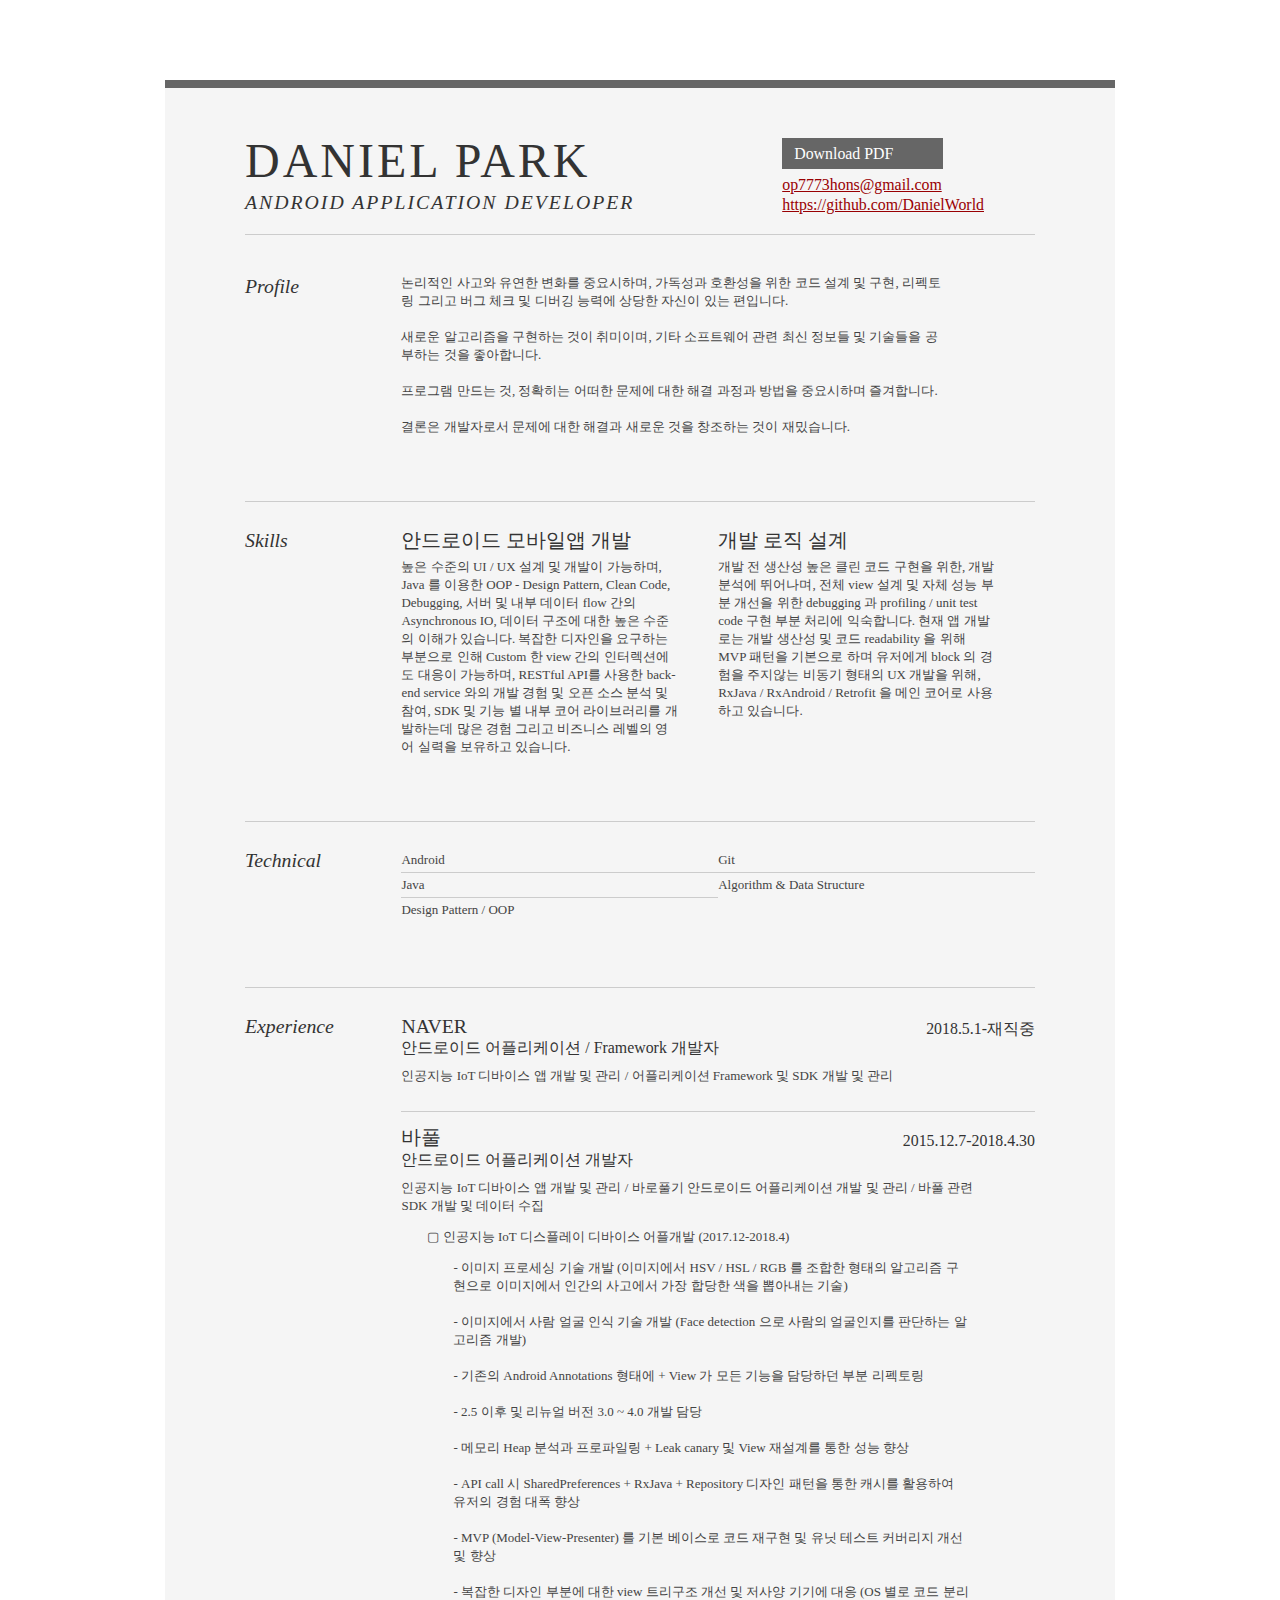
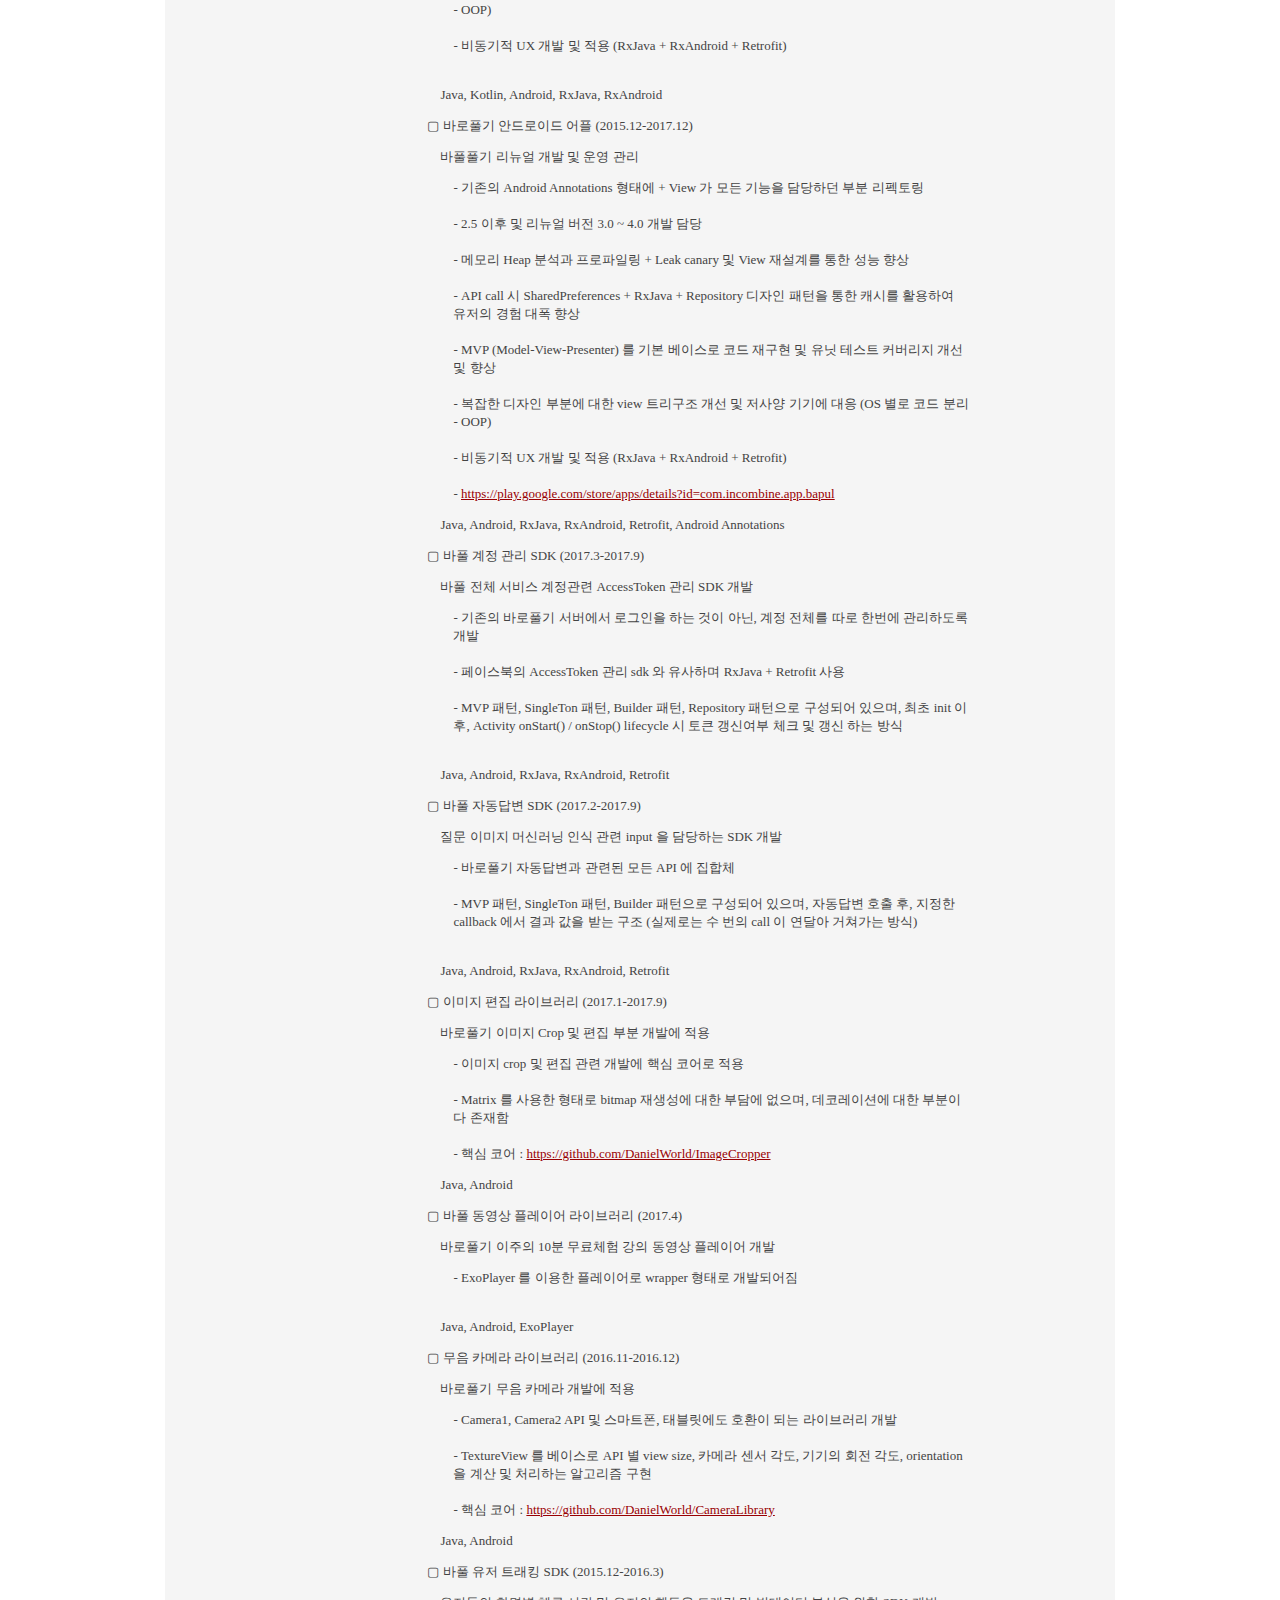
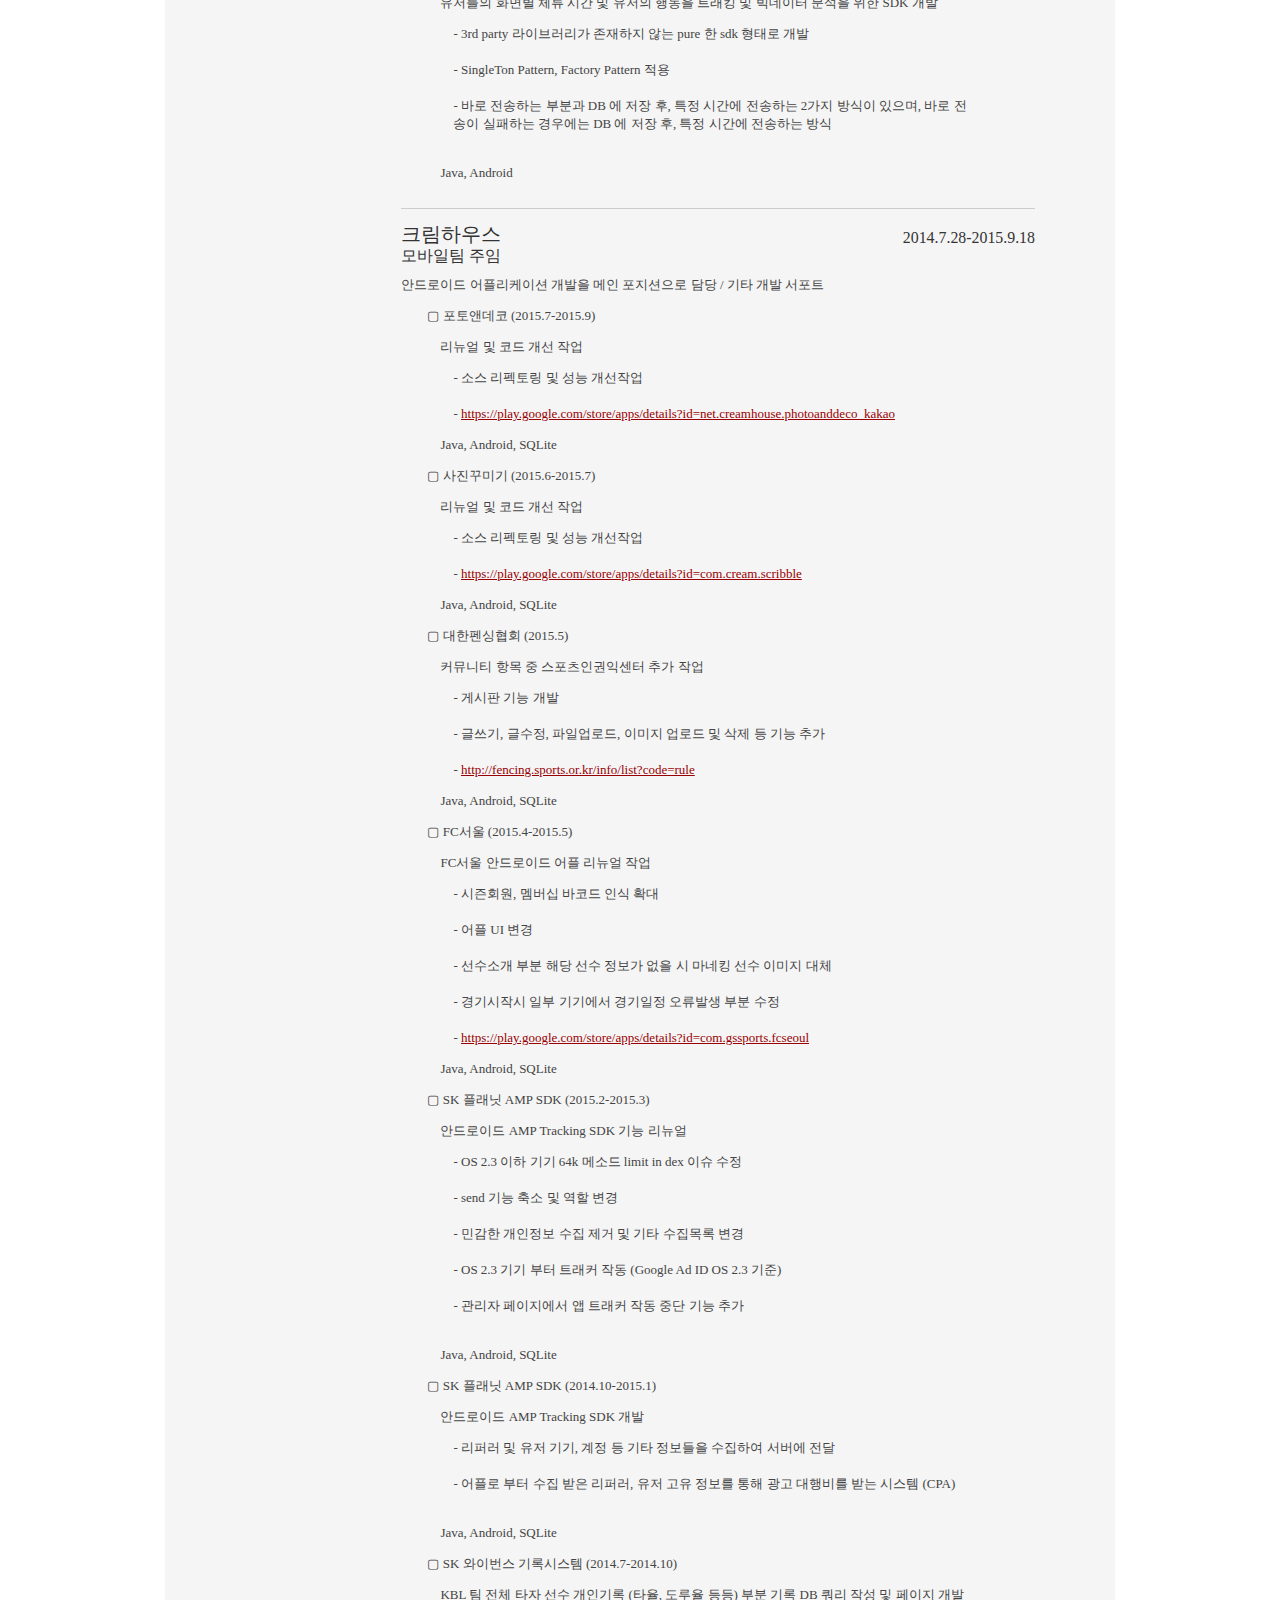
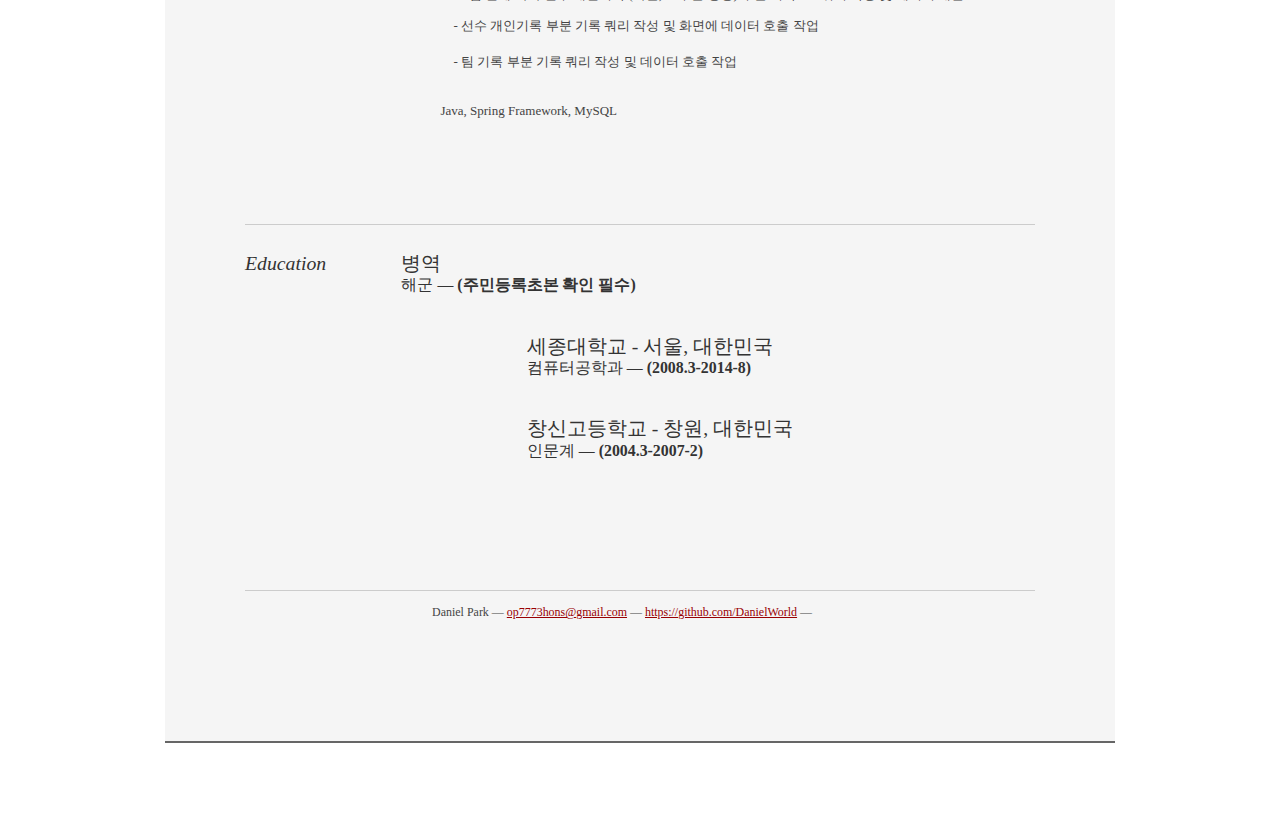
==== commit 8f56faec: "fix wrong git project url" ====
--- a/index.html
+++ b/index.html
@@ -113,116 +113,6 @@
                                 <h4>2018.5.1-재직중</h4>
                                 <p>인공지능 IoT 디바이스 앱 개발 및 관리 / 어플리케이션 Framework 및 SDK 개발 및 관리</p>
 
-                                <!--<div class="project">-->
-                                    <!--<p class="project-name-and-date">▢ DESK 전용 display app 개발 (2018.5.1 ~ 2018.12.31)</p>-->
-                                    <!--<p class="project-task">IoT 디바이스의 핵심 core 역할을 담담하는 서비스 어플리케이션</p>-->
-                                    <!--<p class="project-task-detail">-->
-                                        <!--1. CIC 플랫폼 팀 데이터 + CDK 와 UI 를 구성하는 Renderer 사이의 인터페이스 및 기능 제공을 담당하는 Framework 와 연동 (https://oss.navercorp.com/clova-display/android-clova-desk) <br>-->
-                                        <!-- -&ndash;&gt; 서버 데이터 들과 UI 사이의 인터페이스 구현 <br><br>-->
-
-                                        <!--2. display app 과 3rd party 앱들간 interruption rule 정의 및 3rd party 서비스들과 display app 의 데이터 상호교환을 위한 인터페이스 설계 및 개발 <br><br>-->
-
-                                        <!--3. 개발 세부 기능들 <br><br>-->
-                                        <!-- - DESK 기기의 Framework 모듈 개발 <br>-->
-                                        <!--: https://oss.navercorp.com/clova-display/android-display-framework <br>-->
-                                        <!--: 서버 통신 및 CDK 연동 작업 <br><br>-->
-
-                                        <!-- - 화자인식 데이터 교환 및 내부 background 프로세스 구현<br>-->
-                                        <!--: https://oss.navercorp.com/search?q=committer%3Adaniel-park+%ED%99%94%EC%9E%90%EC%9D%B8%EC%8B%9D&type=Commits<br><br>-->
-
-                                        <!-- - Layer 별 CIC event / directive message 처리 및 인터럽션 구현<br>-->
-                                        <!--: Alarm, Audio, Video, Notifications Player layer (from CDK) 와 CIC 데이터 통신 및 인터럽션 룰 정의<br><br>-->
-
-                                        <!-- - CIC API-GW 호출 관련 기본설계 및 구현<br>-->
-                                        <!--: Home-widget, Alerts, LineMusic, Notifications API<br><br>-->
-
-                                        <!-- - CIC directive messages 들을 display app 포함 3rd party 앱들 중 필요한 곳으로 전달하는 dispatcher process 및 callback 설계 및 구현 (Launcher Processor)<br>-->
-                                        <!--: 각각의 고유한 permission level 부여 및 SHA-256 기반의 signature 비교 처리<br><br>-->
-
-                                        <!-- - COTA manager 적용 및 Normal OTA JobScheduler background process 구현 (No UI)<br>-->
-                                        <!--: https://oss.navercorp.com/search?q=committer%3Adaniel-park+cota&type=Commits<br>-->
-                                        <!--: https://oss.navercorp.com/search?p=2&q=committer%3Adaniel-park+ota&type=Commits<br>-->
-                                        <!--: https://oss.navercorp.com/search?q=committer%3Adaniel-park+fota&type=Commits<br><br>-->
-
-                                        <!-- - Clova JP app 간 테이터 통신 구현<br>-->
-                                        <!--: Clova JP app 조작시 해당 데이터가 DESK 에 반영되는 구조 (반대상황도 동일)<br><br>-->
-
-                                        <!-- - Clova LINE app 과 App-to-App AIDL 인터페이스 구현 및 security 개선작업<br>-->
-                                        <!--: https://oss.navercorp.com/search?q=committer%3Adaniel-park+Popup&type=Commits-->
-                                        <!--(가이드 문서: https://wiki.linecorp.com/display/CLOVA/App-to-App+popup)<br><br>-->
-
-                                        <!--3. 나의 commit 리스트 : https://oss.navercorp.com/clova-display/android-clova-desk/search?q=committer%3Adaniel-park+committer-date%3A%3E2018-05-01&type=Commits)<br><br>-->
-
-                                        <!--4. 2018.5.1 입사이후 현재까지 총 github commit 리스트<br>-->
-                                        <!--: https://oss.navercorp.com/search?q=committer%3Adaniel-park+committer-date%3A%3E2018-05-01&type=Commits<br><br>-->
-
-                                        <!--5. DESK QA 이후(2018.11 이후) bts fixed 리스트<br>-->
-                                        <!--: assignee = KR19031 AND (resolution = Fixed) ORDER BY created DESC<br><br>-->
-
-                                    <!--</p>-->
-                                    <!--<p class="project-skill">Java, Android, RxJava, RxAndroid, Retrofit, aidl</p>-->
-                                <!--</div>-->
-                                <!--<div class="project">-->
-                                    <!--<p class="project-name-and-date">▢ DESK 전용 framework 개발 (2018.5.1 ~ 2018.12.31)</p>-->
-                                    <!--<p class="project-task">IoT 디바이스 framework 기능 및 3rd party 앱들의 switching & launcher 기능을 제공하는 framework</p>-->
-                                    <!--<p class="project-task-detail">-->
-                                        <!--1. 서버 데이터 및 CDK 연동 + framework 기능을 display app 에 안정적으로 제공하는 DESK 기기의 framework process 설계 및 개발 <br><br>-->
-
-                                        <!--2. UI 와 서버 데이터 및 android 기능들을 포함하는 CDK 모듈 간 인터페이스 및 component 들을 연계하는 Framework 설계 및 개발 (https://oss.navercorp.com/clova-display/android-display-framework)<br><br>-->
-
-                                        <!--3. Display app 과 연계되어 있는 Camera, Drive process, Youtube client player, NaverTV client player, 추후 등록될 AbemaTV client player 등등과 인터페이스 및 app switching 및 launcher 부분 기능 설계 및 개발<br>-->
-                                        <!--: CIC 데이터 <-> DESK framework <-> Launcher <-> 3rd party apps<br><br>-->
-
-                                        <!--4. 나의 commit 리스트 : https://oss.navercorp.com/clova-display/android-display-framework/search?q=committer%3Adaniel-park+committer-date%3A%3E2018-05-01&type=Commits<br>-->
-
-                                    <!--</p>-->
-                                    <!--<p class="project-skill">Java, Android, RxJava, RxAndroid, Retrofit, aidl</p>-->
-                                <!--</div>-->
-                                <!--<div class="project">-->
-                                    <!--<p class="project-name-and-date">▢ DESK 전용 drive process 개발 (NCLOUD, LINE KEEP) (2018.5.1-2018.12.31)</p>-->
-                                    <!--<p class="project-task">NCloud, LINE Keep, Google Drive 별 API 및 공통 인터페이스 및 모듈을 제공</p>-->
-                                    <!--<p class="project-task-detail">-->
-                                        <!--1. Drive API 를 독립적으로 제공할 수 있는 drive process 설계 및 개발 <br><br>-->
-
-                                        <!--2. NCloud, LINE Keep, Google Drive 별 API 및 공통 인터페이스 및 모듈을 제공 (https://oss.navercorp.com/clova-display/android-display-drive)<br><br>-->
-
-                                        <!--여러 cloud 들을 하나의 기능으로 모듈화 및 인터페이스 구현, System 앱인 display 앱과 직접 AIDL 방식으로 통신 -> drive process 의 경우 Android Service 형태로 동작<br><br>-->
-
-                                        <!--DESK 기기에 들어갈 NCloud, LINE KEEP 드라이브 등, 어떠한 새로운 cloud 가 등록이 되더라도, 기존 코드 수정이 필요없도록, 드라이브 각각의 의존성 유지 및 공통된 인터페이스를 유지 (유지보수 문제없음) 및 fallback 구현<br><br>-->
-
-                                        <!--3. 나의 commit 리스트 : https://oss.navercorp.com/clova-display/android-display-drive/search?q=committer%3Adaniel-park+committer-date%3A%3E2018-05-01&unscoped_q=committer%3Adaniel-park+committer-date%3A%3E2018-05-01&type=Commits<br><br>-->
-
-                                    <!--</p>-->
-                                    <!--<p class="project-skill">Java, Android, RxJava, RxAndroid, Retrofit, aidl</p>-->
-                                <!--</div>-->
-                                <!--<div class="project">-->
-                                    <!--<p class="project-name-and-date">▢ DESK 전용 Youtube client player 개발 (2018.5.1-2018.12.31)</p>-->
-                                    <!--<p class="project-task">Youtube IFrame API 를 이용한 앱으로 webview + javascript 인터페이스 방식으로 동작</p>-->
-                                    <!--<p class="project-task-detail">-->
-                                        <!--1. DESK 에서 동작할 Youtube client player app 개발 <br><br>-->
-
-                                        <!--2. Youtube IFrame API 를 이용한 앱으로 webview + javascript 인터페이스 방식으로 동작 <br><br>-->
-
-                                        <!--실제 CIC 플래폼에서 내려주는 발화 제어 관련 명령어의 경우, Framework 에서 분석한 뒤, 해당 3rd party 에 scheme 형태로 호출하는 구조-->
-                                        <!--(추후 AbemaTV 등 외부 3rd party 등등의 앱에도 동일하게 적용되도록 개발 및 설계) <br><br>-->
-
-                                        <!--3. 나의 commit 리스트 : https://oss.navercorp.com/clova-display/android-display-youtube/search?q=committer%3Adaniel-park+committer-date%3A%3E2018-05-01&type=Commits<br><br>-->
-                                    <!--</p>-->
-                                    <!--<p class="project-skill">Java, Android, RxJava, RxAndroid, Retrofit, aidl</p>-->
-                                <!--</div>-->
-                                <!--<div class="project">-->
-                                    <!--<p class="project-name-and-date">▢ NCloud IPC Service 및 인터페이스 개발 (2018.4-2018.6)</p>-->
-                                    <!--<p class="project-task">NCloud API 를 제공하는 Service 로 다양한 외부앱과의 IPC 및 연동 기능 제공</p>-->
-                                    <!--<p class="project-task-detail">-->
-                                        <!-- - NCloud API 를 제공하는 별도의 Service process 로, 외부 카메라, 갤러리, 영상앱 등 외부 앱들과의 output 파일들의-->
-                                        <!--CRUD 를 담당함 <br><br>-->
-                                        <!-- - 해당 Service 를 이용하기 위해서 NCloud IPC Service 에서 사용하는 AIDL 형태의 인터페이스 library 를-->
-                                        <!--외부앱들은 dependent library 로 가지고 있어야 하며, 해당 앱들과 IPC 를 담당함. <br><br>-->
-                                        <!-- - API call 및 CRUD 에 대한 동기화를 보장하는 process <br><br>-->
-                                    <!--</p>-->
-                                    <!--<p class="project-skill">Java, Android, RxJava, RxAndroid, Retrofit, aidl</p>-->
-                                <!--</div>-->
-
                             </div>
 
                             <div class="job">
@@ -295,7 +185,7 @@
                                     <p class="project-task-detail">
                                         - 이미지 crop 및 편집 관련 개발에 핵심 코어로 적용 <br><br>
                                         - Matrix 를 사용한 형태로 bitmap 재생성에 대한 부담에 없으며, 데코레이션에 대한 부분이 다 존재함 <br><br>
-                                        - 핵심 코어 : <a href="https://github.com/DanielWorld/ImageCropperLibrary" target="_blank">https://github.com/DanielWorld/ImageCropperLibrary</a>
+                                        - 핵심 코어 : <a href="https://github.com/DanielWorld/ImageCropper" target="_blank">https://github.com/DanielWorld/ImageCropper</a>
                                     </p>
                                     <p class="project-skill">Java, Android</p>
                                 </div>
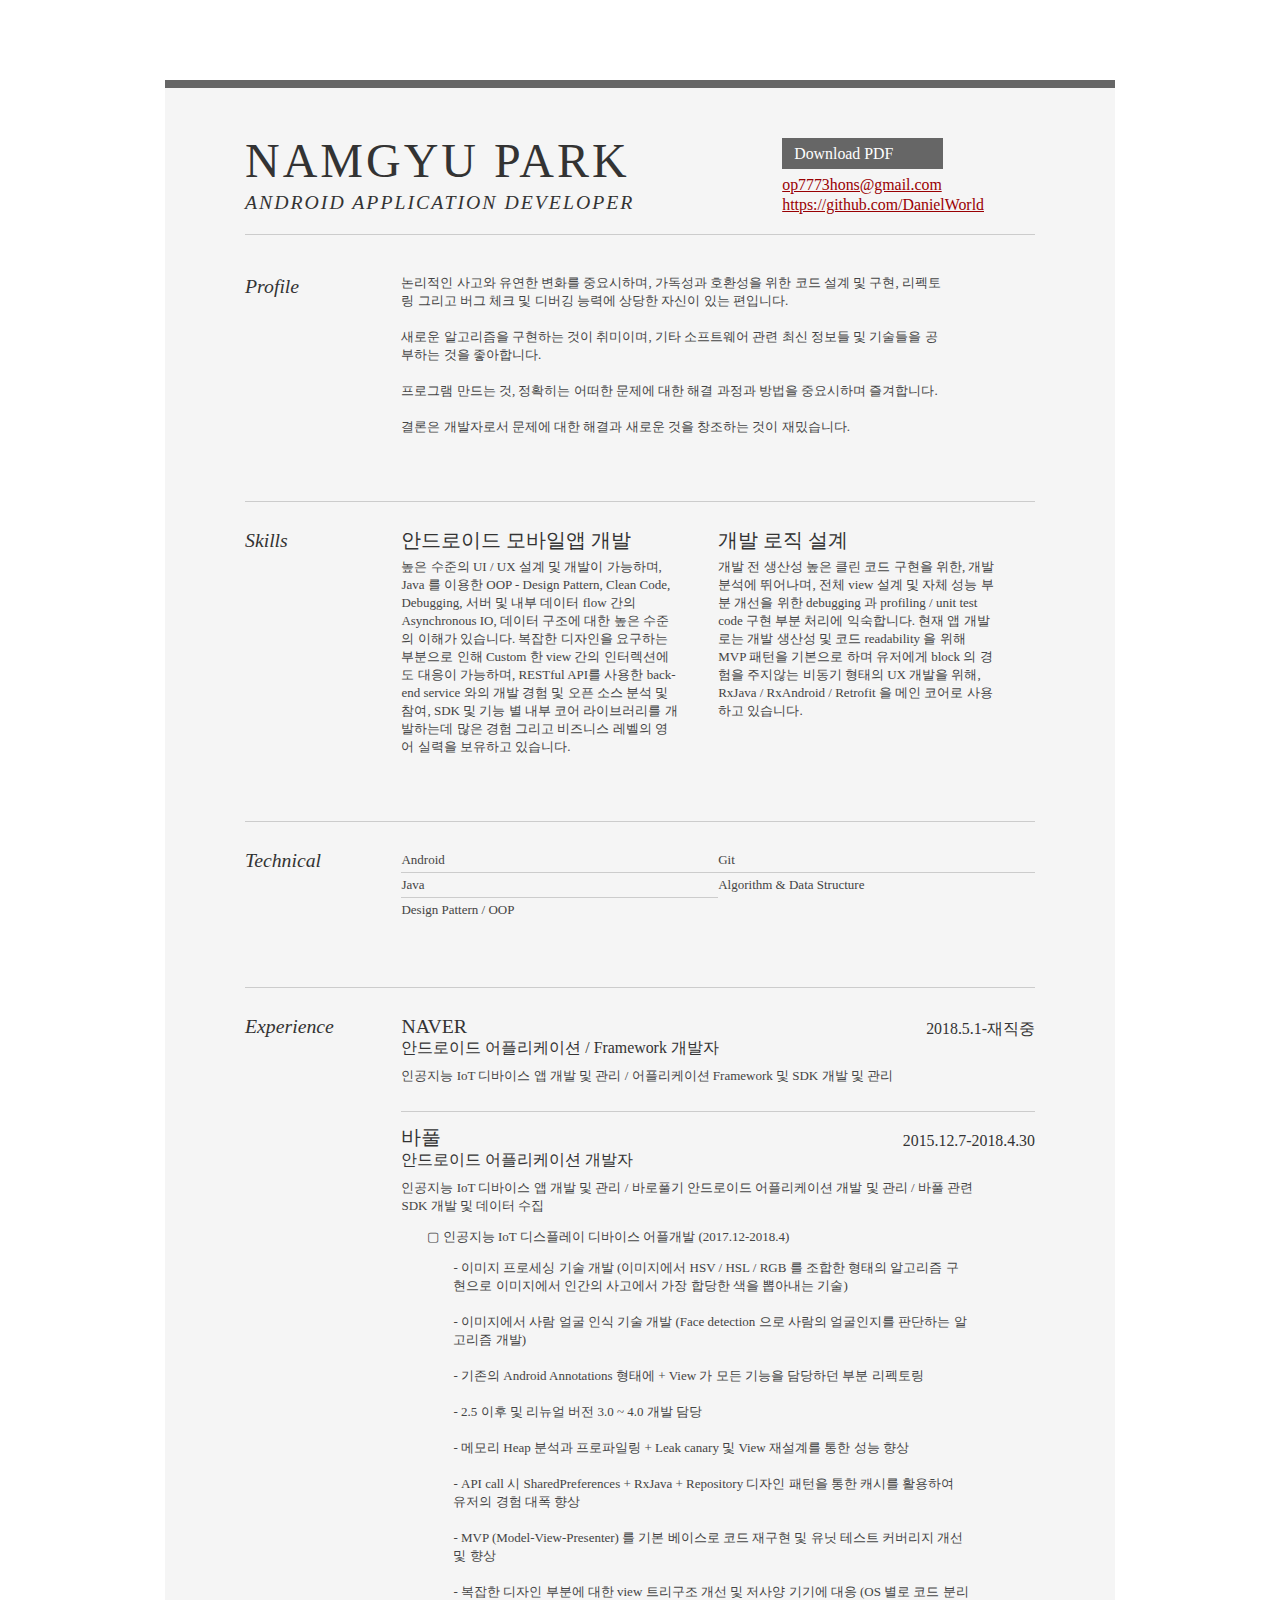
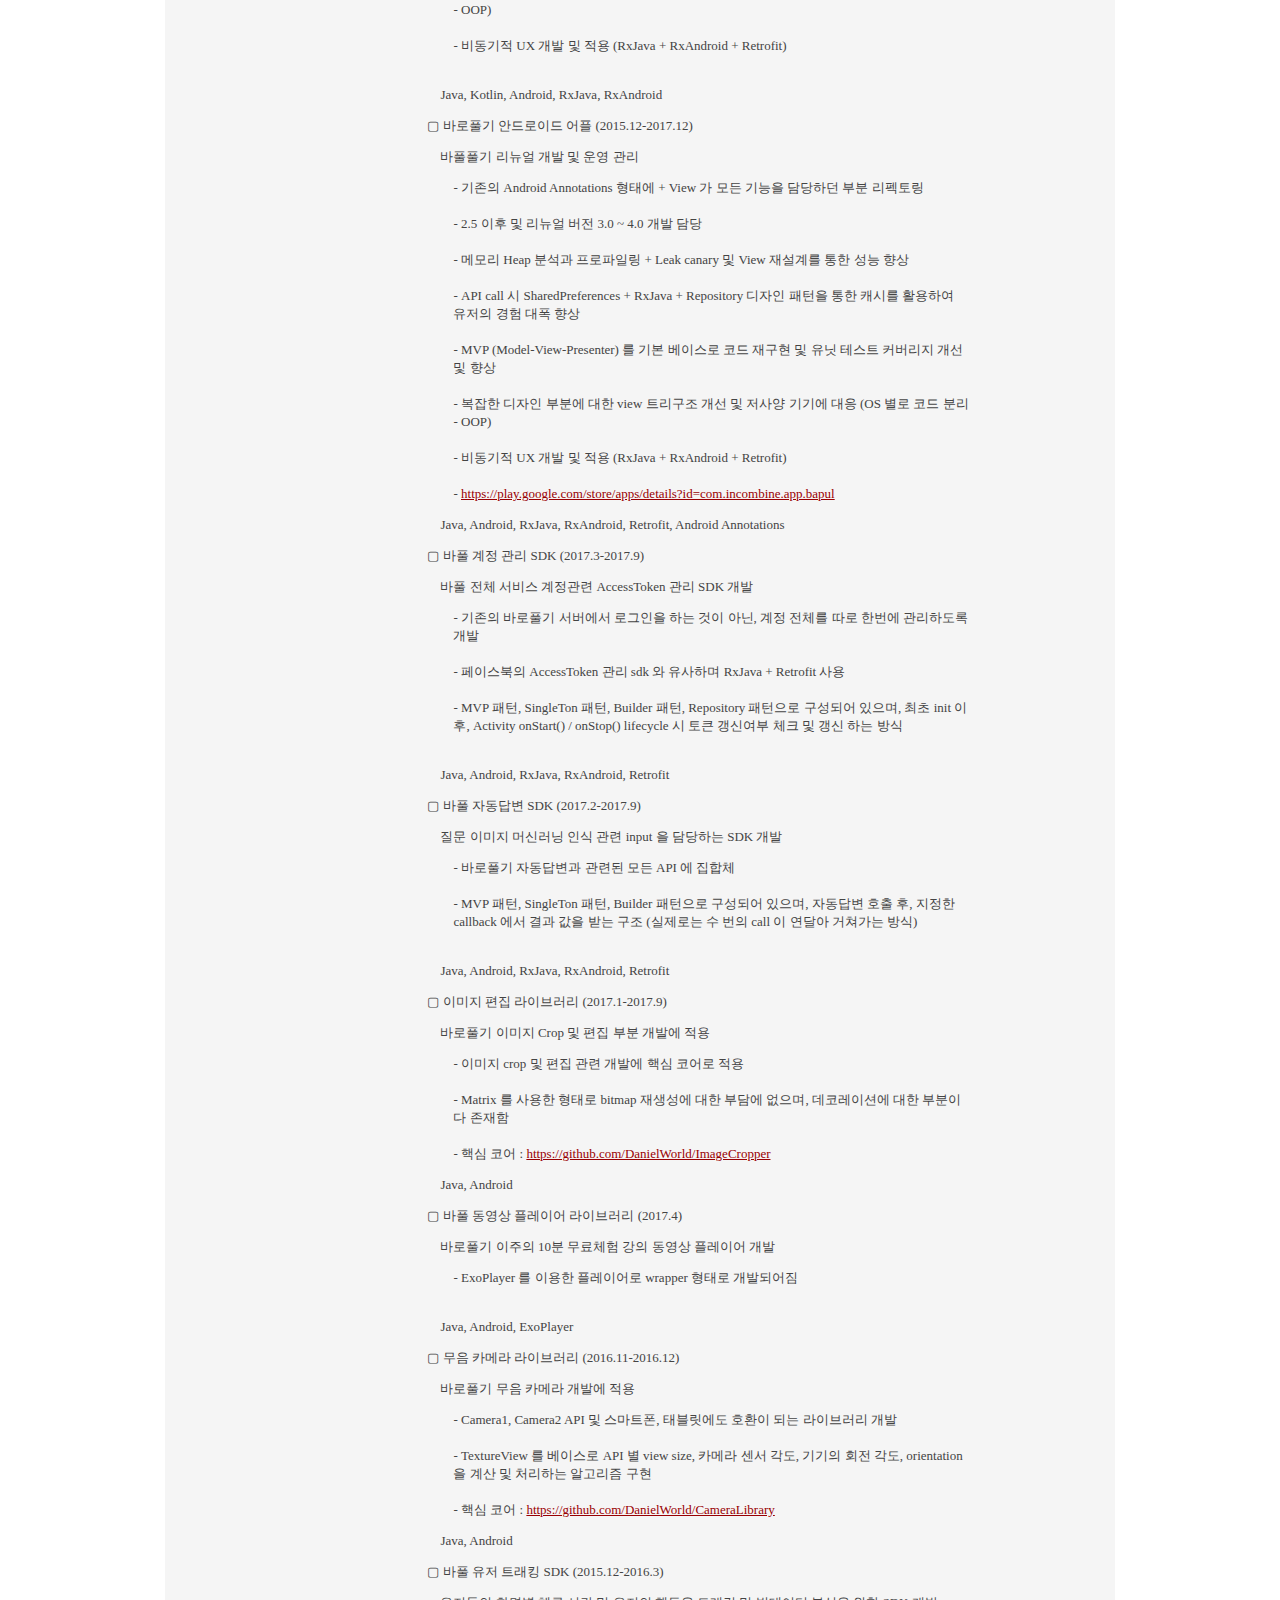
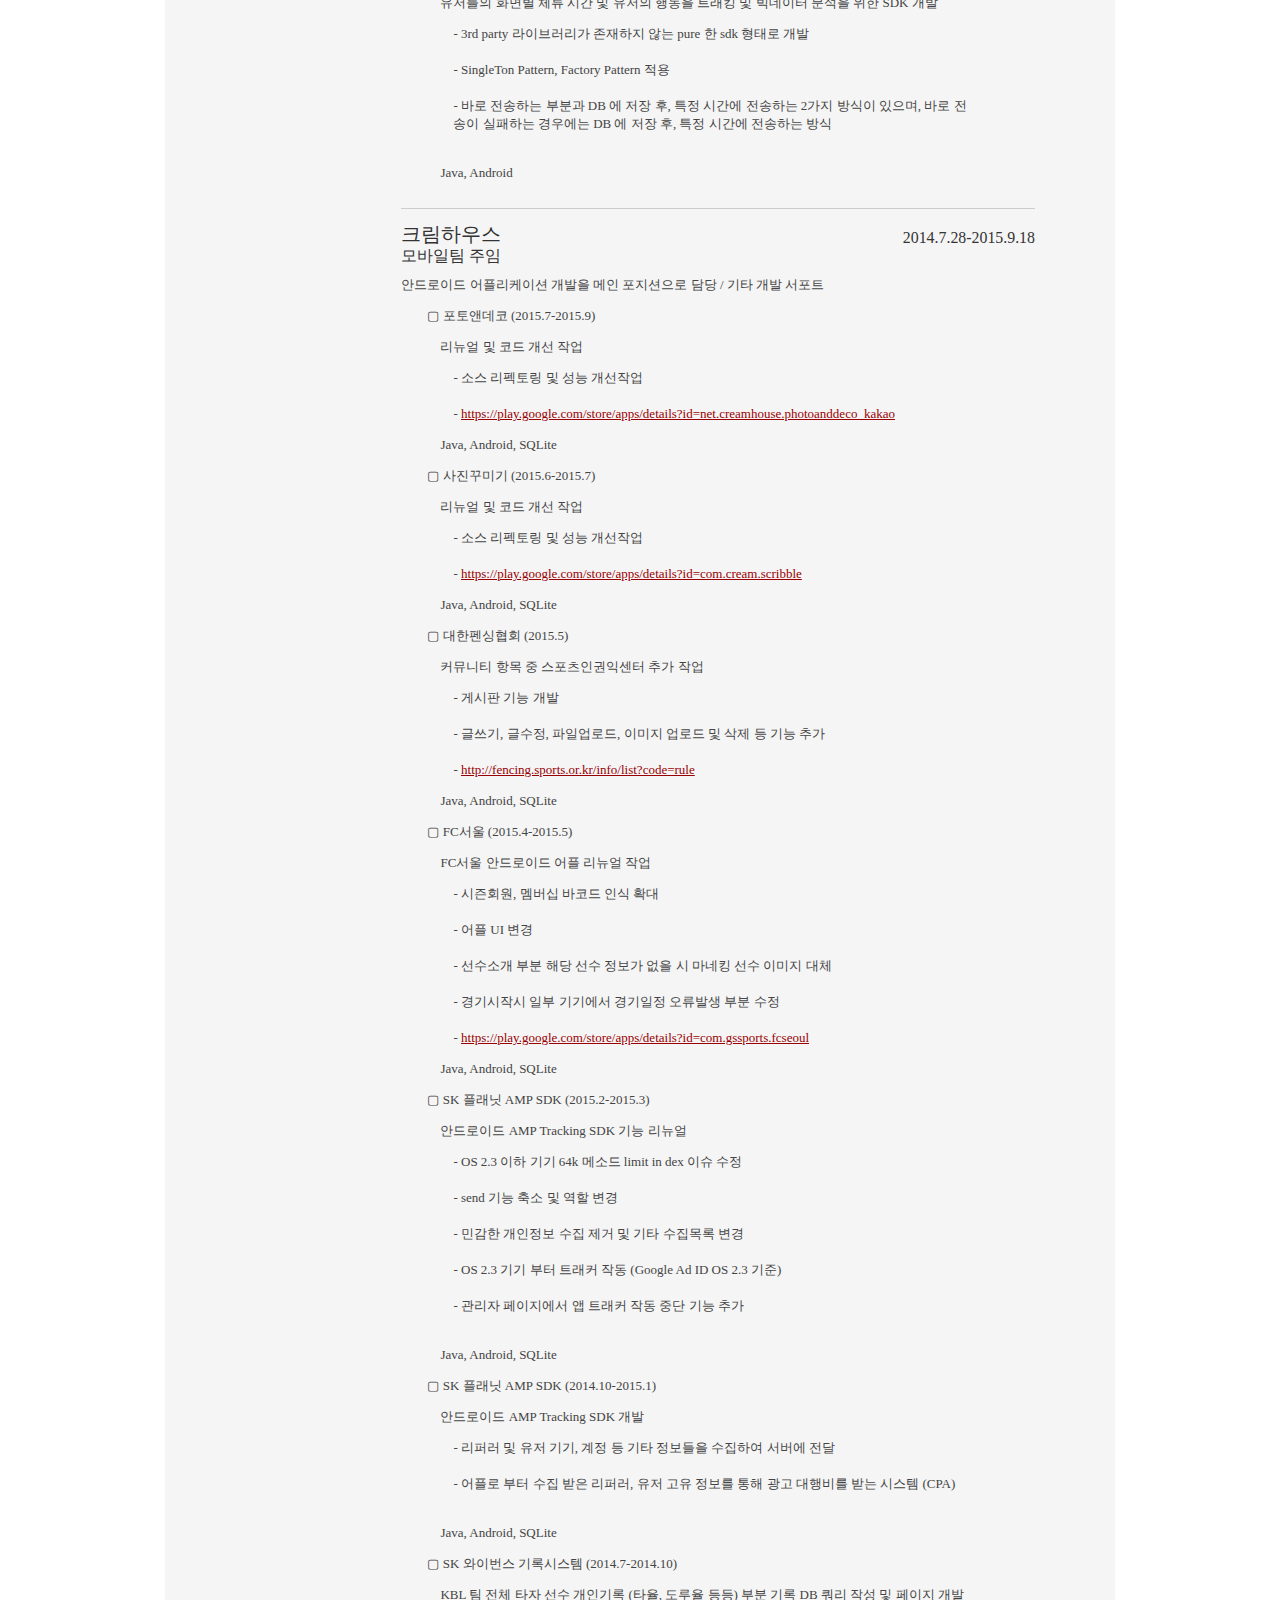
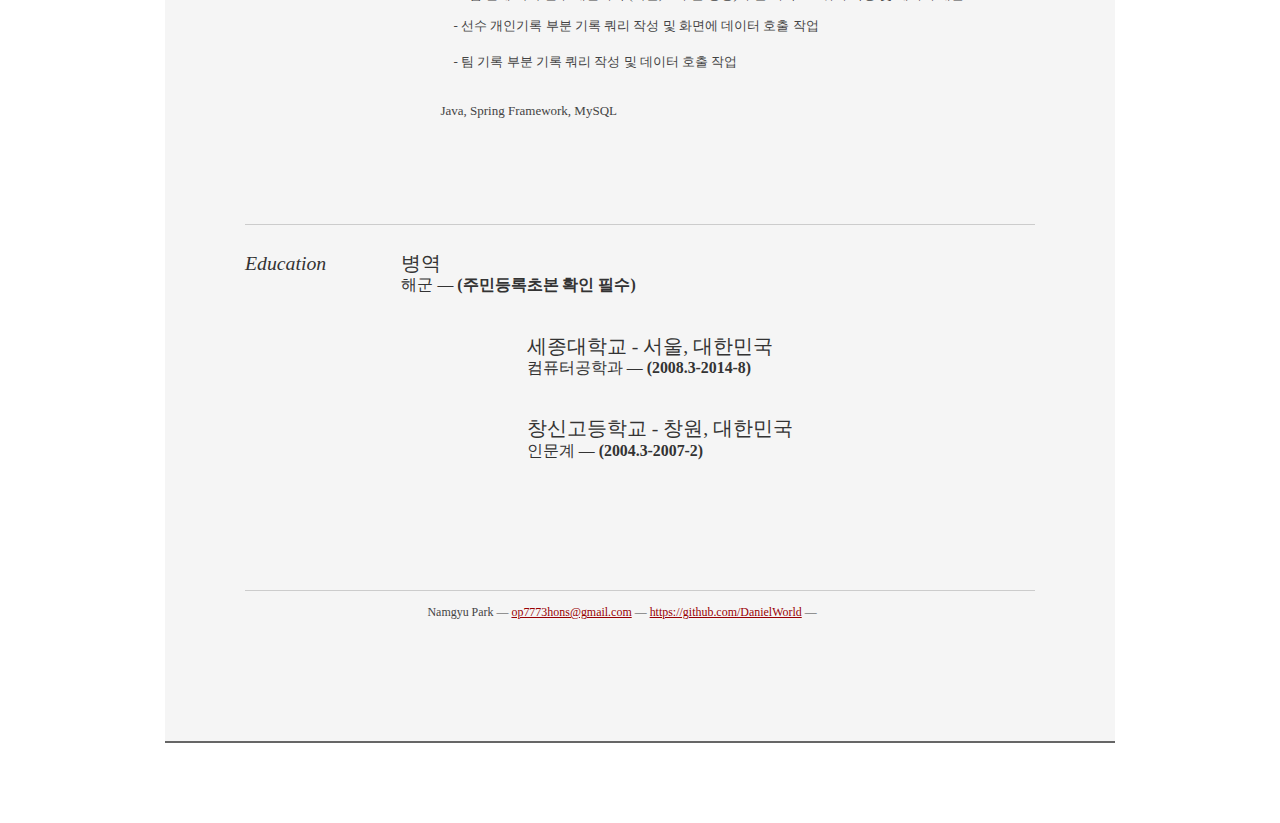
==== commit f43bf75b: "change to my real name" ====
--- a/index.html
+++ b/index.html
@@ -2,7 +2,7 @@
 <html>
 <head>
 
-    <title>Daniel Park | Android Application Developer | op7773hons@gmail.com</title>
+    <title>Namgyu Park | Android Application Developer | op7773hons@gmail.com</title>
     <meta http-equiv="content-type" content="text/html; charset=utf-8"/>
 
     <meta name="keywords" content=""/>
@@ -21,7 +21,7 @@
         <div id="hd">
             <div class="yui-gc">
                 <div class="yui-u first">
-                    <h1>Daniel Park</h1>
+                    <h1>Namgyu Park</h1>
                     <h2>Android Application Developer</h2>
                 </div>
 
@@ -336,7 +336,7 @@
         </div><!--// bd -->
 
         <div id="ft">
-            <p>Daniel Park &mdash; <a href="mailto:op7773hons@gmail.com">op7773hons@gmail.com</a> &mdash;
+            <p>Namgyu Park &mdash; <a href="mailto:op7773hons@gmail.com">op7773hons@gmail.com</a> &mdash;
                 <a href="https://github.com/DanielWorld" target="_blank">https://github.com/DanielWorld</a> &mdash;</p>
         </div><!--// footer -->
 
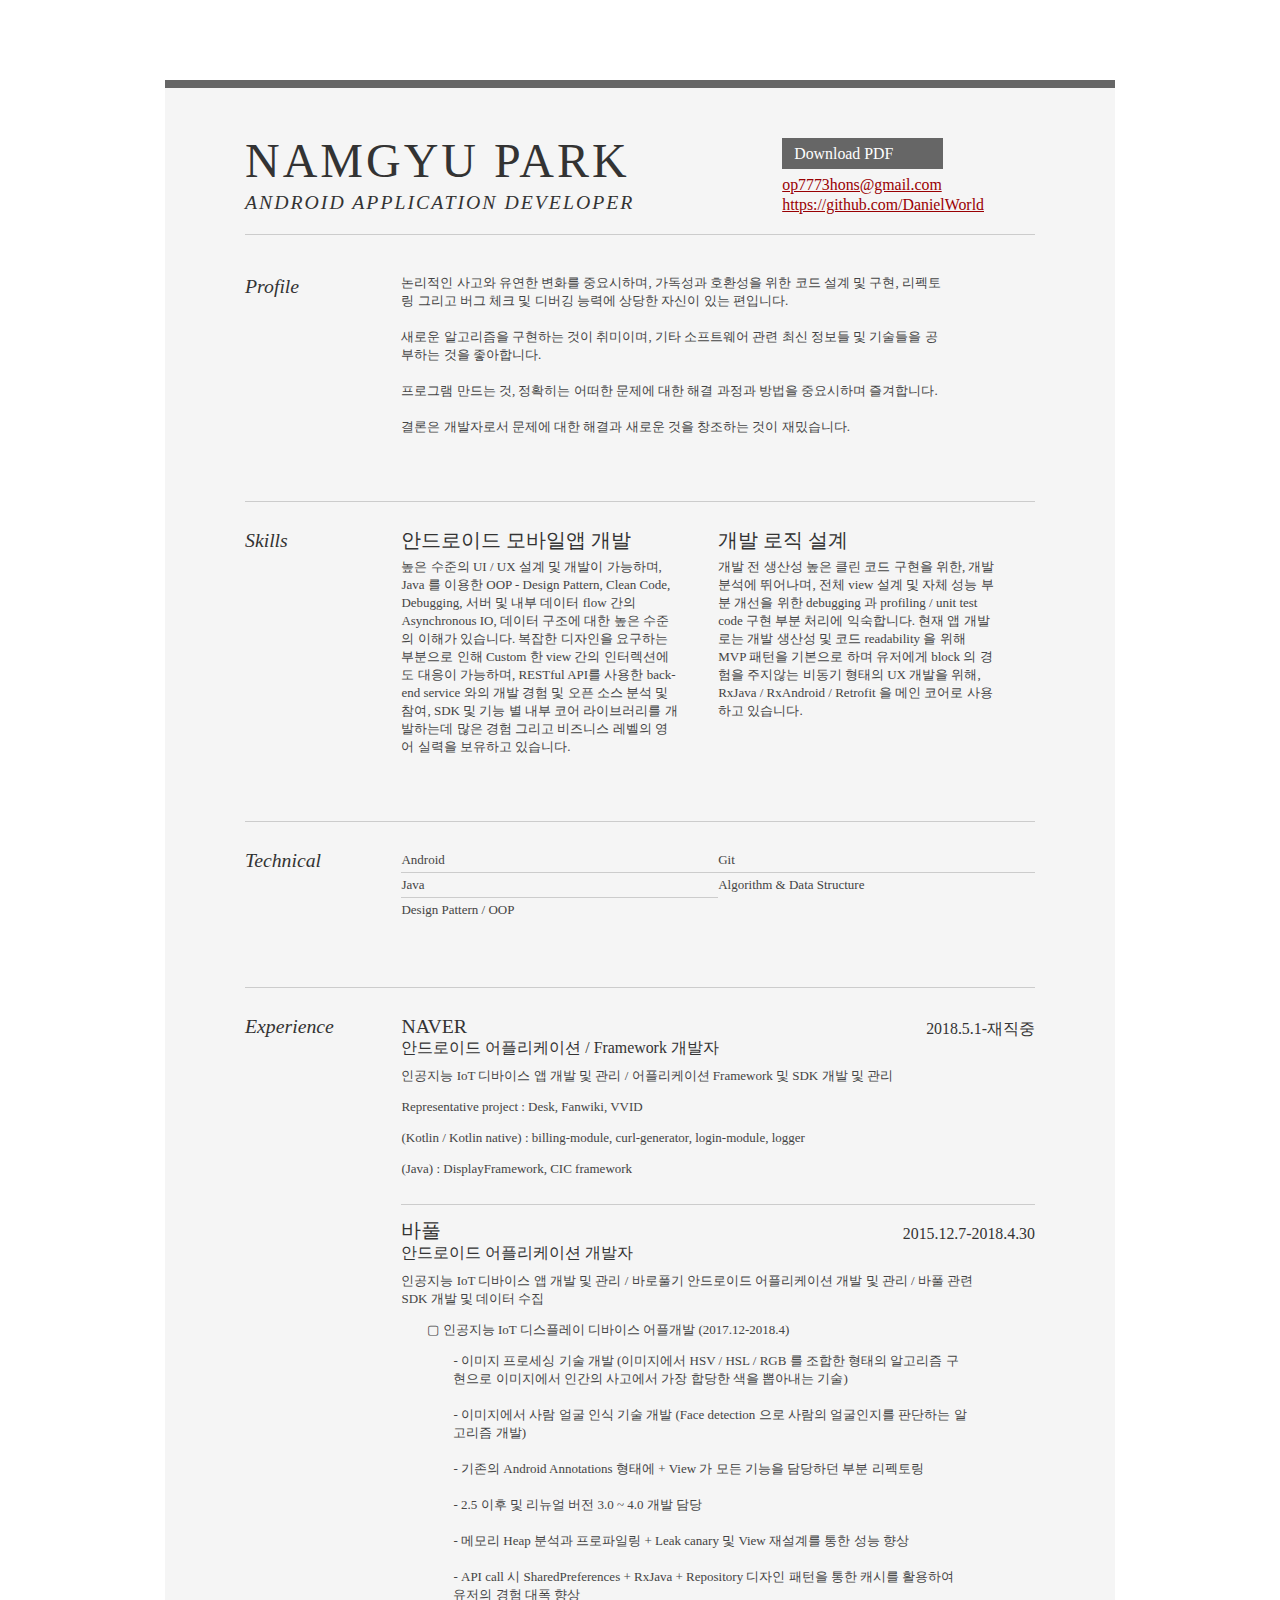
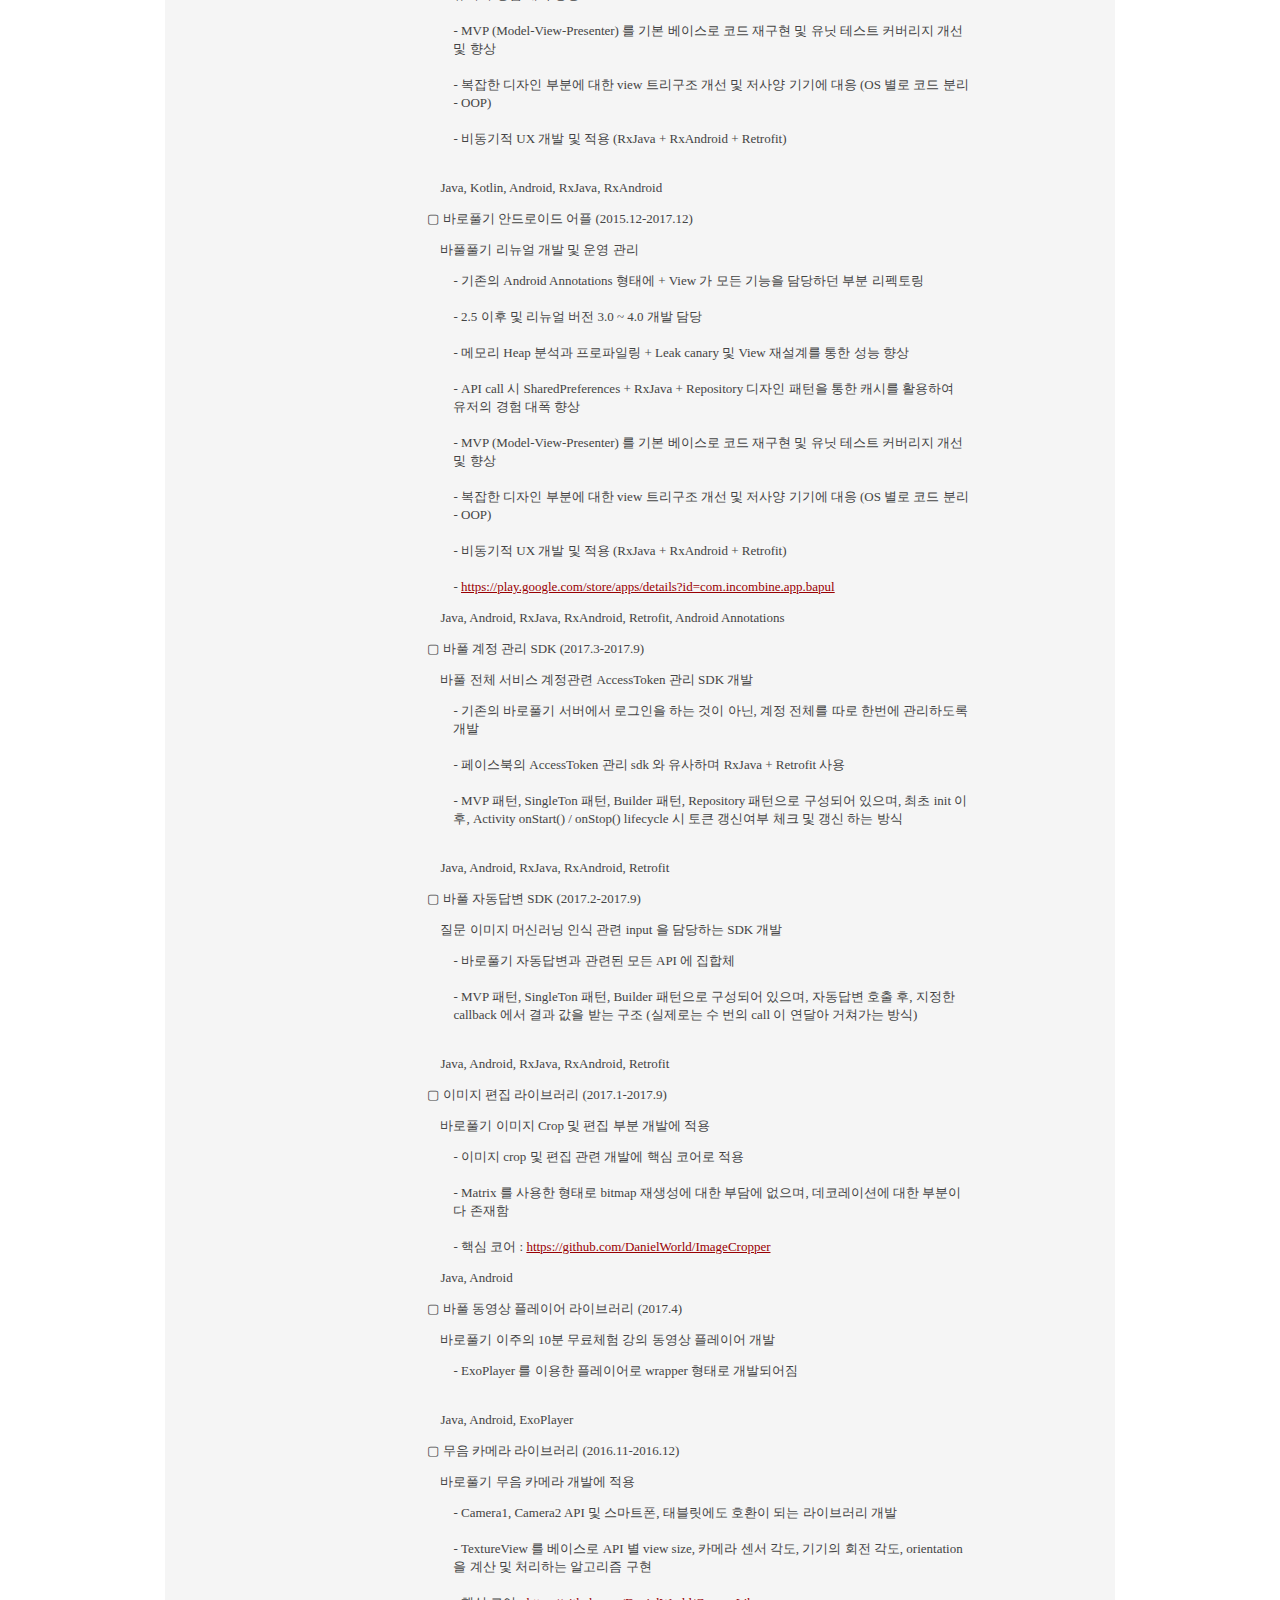
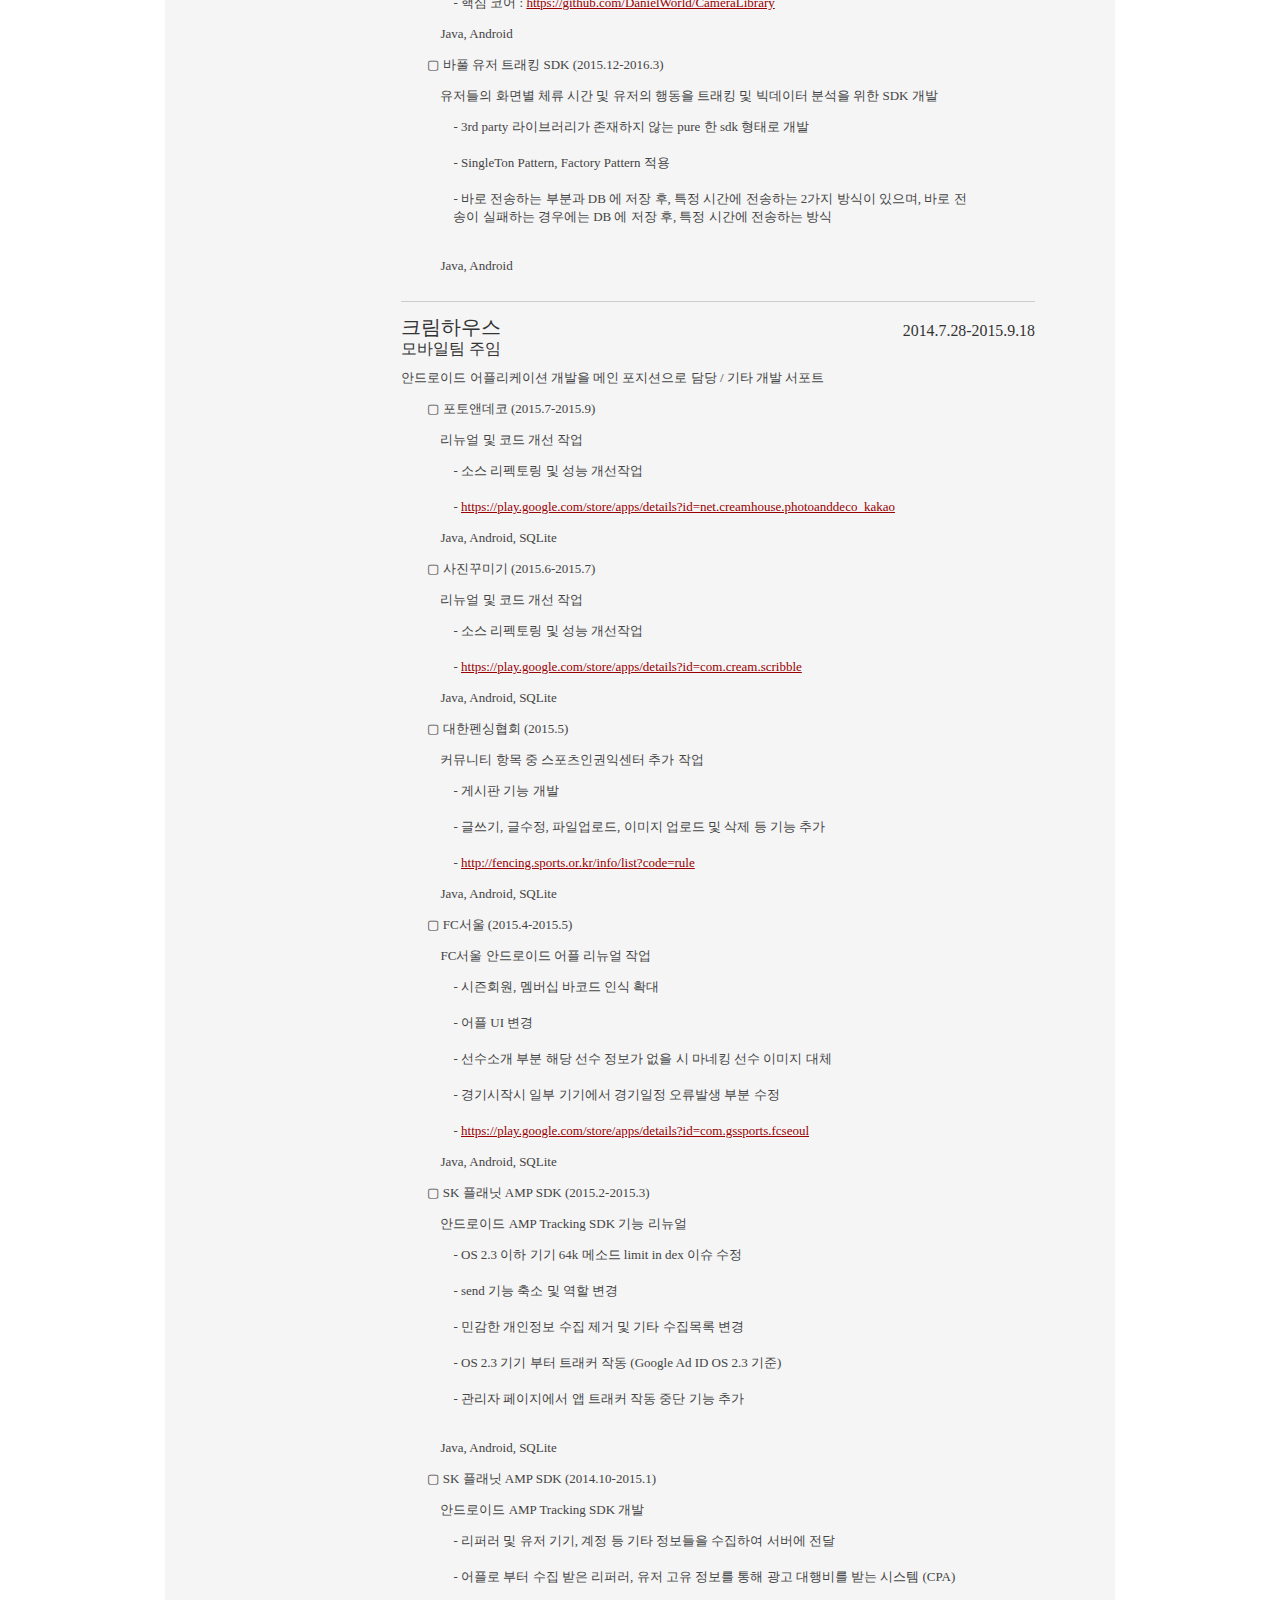
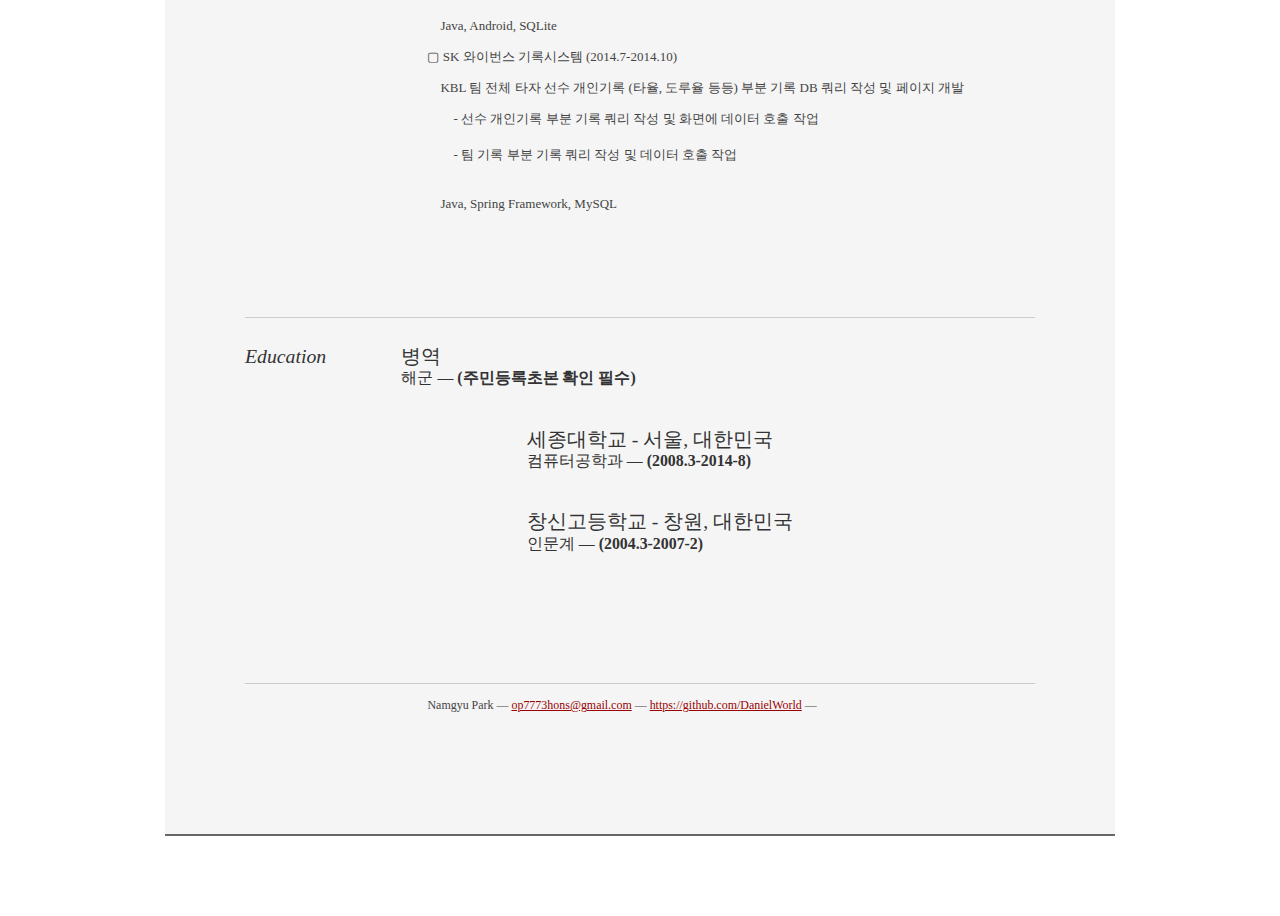
==== commit b30f8cc2: "Update contents" ====
--- a/index.html
+++ b/index.html
@@ -112,6 +112,9 @@
                                 <h3>안드로이드 어플리케이션 / Framework 개발자</h3>
                                 <h4>2018.5.1-재직중</h4>
                                 <p>인공지능 IoT 디바이스 앱 개발 및 관리 / 어플리케이션 Framework 및 SDK 개발 및 관리</p>
+                                <p>Representative project : Desk, Fanwiki, VVID</p>
+                                <p>(Kotlin / Kotlin native) : billing-module, curl-generator, login-module, logger</p>
+                                <p>(Java) : DisplayFramework, CIC framework</p>
 
                             </div>
 
